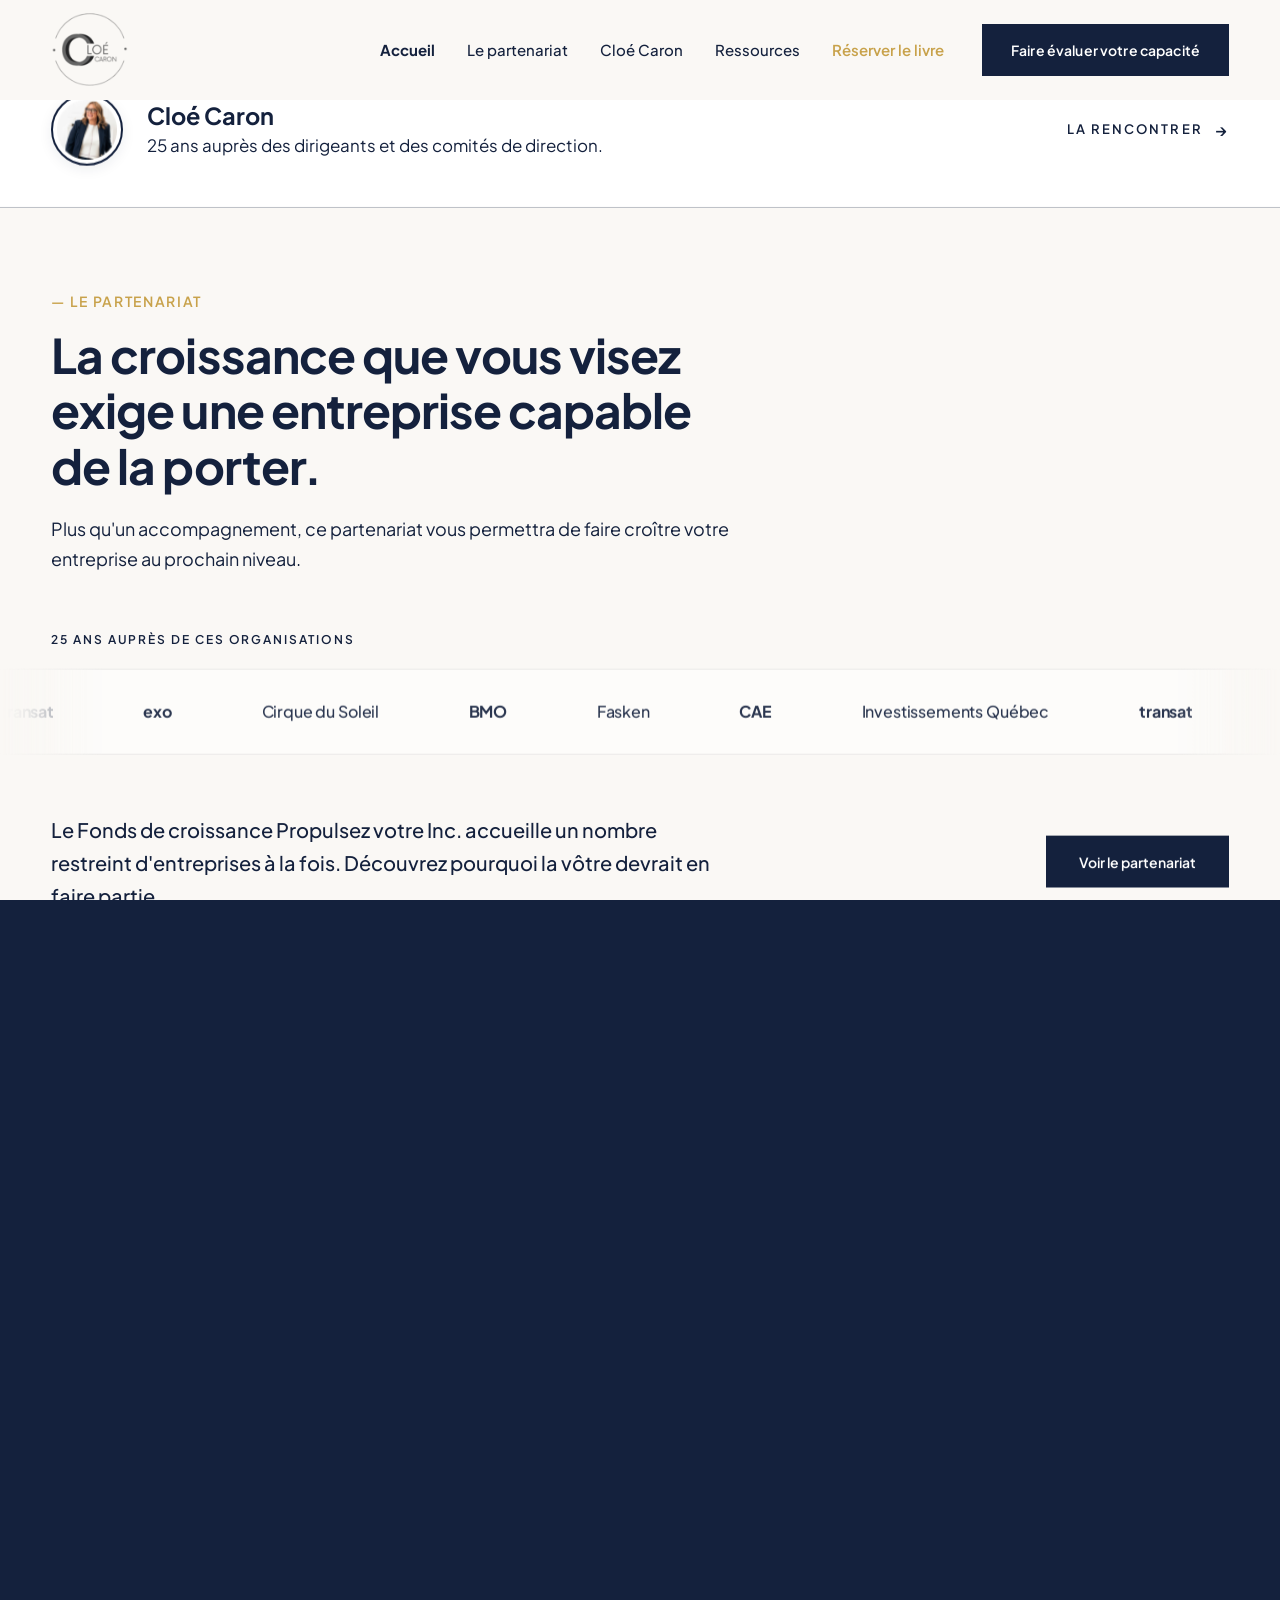
==== index.html @ 25a75f42 "feat: complete Cloe Caron homepage with responsive layout, custom theme, and GSAP 3 animations" ====
<!DOCTYPE html>
<html lang="fr">
<head>
  <meta charset="UTF-8">
  <meta name="viewport" content="width=device-width, initial-scale=1.0">
  <meta name="description" content="Cloé Caron — 25 ans auprès de CEO/entrepreneurs et de comités de direction, à bâtir des entreprises capables de supporter leur propre croissance.">
  <title>Cloé Caron — Propulsez votre Inc.</title>

  <!-- Google Fonts Preconnect & Plus Jakarta Sans -->
  <link rel="preconnect" href="https://fonts.googleapis.com">
  <link rel="preconnect" href="https://fonts.gstatic.com" crossorigin>
  <link href="https://fonts.googleapis.com/css2?family=Plus+Jakarta+Sans:wght@400;500;600;700;800&display=swap" rel="stylesheet">

  <!-- Core Theme Stylesheets -->
  <link rel="stylesheet" href="assets/css/variables.css">
  <link rel="stylesheet" href="assets/css/global.css">
  <link rel="stylesheet" href="assets/css/header.css">
  <link rel="stylesheet" href="assets/css/hero.css">
  <link rel="stylesheet" href="assets/css/founder-strip.css">
  <link rel="stylesheet" href="assets/css/partnership.css">
  <link rel="stylesheet" href="assets/css/problem.css">
  <link rel="stylesheet" href="assets/css/model-5p.css">
  <link rel="stylesheet" href="assets/css/founder-section.css">
  <link rel="stylesheet" href="assets/css/team-testimonials.css">
  <link rel="stylesheet" href="assets/css/difference.css">
  <link rel="stylesheet" href="assets/css/cta-section.css">
  <link rel="stylesheet" href="assets/css/footer.css">
</head>
<body>

  <!-- =========================================================================
       SITE HEADER NAVIGATION
       ========================================================================= -->
  <header class="site-header" id="site-header">
    <div class="container">
      <a href="index.html" class="site-logo" aria-label="Cloé Caron Accueil">
        <img src="assets/images/logo/Cloe-logo.svg" alt="Cloé Caron Logo" class="site-logo-img" width="78" height="78">
      </a>

      <!-- Mobile Hamburger Button -->
      <button class="menu-toggle" id="menu-toggle" aria-label="Toggle navigation menu" aria-expanded="false">
        <span></span>
        <span></span>
        <span></span>
      </button>

      <!-- Main Navigation -->
      <nav class="site-nav" id="site-nav" aria-label="Navigation principale">
        <ul class="site-nav-list">
          <li><a href="index.html" class="nav-link active">Accueil</a></li>
          <li><a href="#partenariat" class="nav-link">Le partenariat</a></li>
          <li><a href="#cloe-caron" class="nav-link">Cloé Caron</a></li>
          <li><a href="#ressources" class="nav-link">Ressources</a></li>
          <li><a href="#livre" class="nav-link nav-link-accent">Réserver le livre</a></li>
        </ul>

        <div class="header-action">
          <a href="#evaluer" class="btn btn-dark" id="header-cta-btn">Faire évaluer votre capacité</a>
        </div>
      </nav>
    </div>
  </header>
  <div class="site-nav-backdrop" id="site-nav-backdrop" aria-hidden="true"></div>

  <!-- =========================================================================
       GSAP SCROLLSMOOTHER WRAPPER
       ========================================================================= -->
  <div id="smooth-wrapper">
    <div id="smooth-content">
      <main id="main-content">
    
    <!-- =======================================================================
         HERO BANNER SECTION
         ======================================================================= -->
    <section class="hero-banner" id="hero" aria-label="Bannière principale">
      <!-- Background Media Layer (Cloé Caron Photo) -->
      <div class="hero-bg-media" aria-hidden="true"></div>

      <!-- Figma Exported Gradient Overlay (gradient-bg-support.png) -->
      <div class="hero-gradient-overlay" aria-hidden="true"></div>

      <!-- Content Grid Container -->
      <div class="container">
        <div class="hero-content-wrapper">
          <!-- Eyebrow Subtitle -->
          <div class="hero-eyebrow eyebrow text-gold mb-3">
            — DE CLOÉ CARON
          </div>

          <!-- Main Hero Title -->
          <h1 class="hero-title h1 text-white mb-4">
            Propulsez votre Inc.
          </h1>

          <!-- Lead Description -->
          <p class="hero-lead text-lead text-muted mb-6">
            25 ans auprès de CEO/entrepreneurs et de comités de direction, à bâtir des entreprises capables de supporter leur propre croissance.
          </p>

          <!-- Action Button Group -->
          <div class="hero-cta-group btn-group mb-8">
            <a href="#evaluer" class="btn btn-primary" id="btn-hero-primary">
              Faire évaluer votre capacité de croissance
            </a>
            <a href="#livre" class="btn btn-outline" id="btn-hero-secondary">
              Réserver Propulsez votre Inc. — Le livre
            </a>
          </div>

          <!-- Social Proof / Trust Bar -->
          <div class="hero-trust mb-6">
            <span class="hero-trust-label">ILS NOUS FONT CONFIANCE</span>
            <span class="hero-trust-divider">|</span>
            <span class="hero-trust-clients">STM · CGI · RBC · Cirque du Soleil · CAE</span>
          </div>

          <!-- Target Audience Callout Card -->
          <aside class="hero-callout callout-card" aria-label="Pour qui est-ce">
            <h2 class="hero-callout-title eyebrow text-white">
              POUR QUI EST-CE ?
            </h2>
            <p class="hero-callout-text text-body text-muted">
              Votre entreprise vit une transformation importante : une croissance rapide, un changement de direction, un transfert. Faites évaluer votre capacité à la traverser.
            </p>
          </aside>
        </div>
      </div>

      <!-- Bottom Edge Soft Transition -->
      <div class="hero-bottom-fade" aria-hidden="true"></div>
    </section>

    <!-- =======================================================================
         FOUNDER INTRO STRIP SECTION
         ======================================================================= -->
    <section class="founder-strip" id="founder-intro" aria-label="Présentation Cloé Caron">
      <div class="container">
        <!-- Profile (Avatar + Name + Tagline) -->
        <div class="founder-profile">
          <div class="founder-avatar-wrap">
            <img src="assets/images/home-assets/small-intro-img.png" alt="Cloé Caron" class="founder-avatar-img" width="72" height="72" loading="lazy">
          </div>
          <div class="founder-info">
            <h2 class="founder-name">Cloé Caron</h2>
            <p class="founder-tagline">25 ans auprès des dirigeants et des comités de direction.</p>
          </div>
        </div>

        <!-- Action Link (LA RENCONTRER ->) -->
        <a href="#rencontrer" class="founder-action-link" id="link-rencontrer" aria-label="Rencontrer Cloé Caron">
          <span>LA RENCONTRER</span>
          <span class="founder-action-arrow" aria-hidden="true">&rarr;</span>
        </a>
      </div>
    </section>

    <!-- =======================================================================
         PARTNERSHIP SECTION
         ======================================================================= -->
    <section class="partnership-section" id="partenariat" aria-label="Le partenariat">
      <div class="container">
        <!-- Section Header -->
        <header class="partnership-header">
          <div class="partnership-eyebrow eyebrow text-gold">
            — LE PARTENARIAT
          </div>
          <h2 class="partnership-title h2 text-dark">
            La croissance que vous visez<br>
            exige une entreprise capable<br>
            de la porter.
          </h2>
          <p class="partnership-lead text-lead">
            Plus qu'un accompagnement, ce partenariat vous permettra de faire croître votre entreprise au prochain niveau.
          </p>
        </header>

        <!-- Organizations Ticker Header -->
        <div class="partnership-ticker-label eyebrow">
          25 ANS AUPRÈS DE CES ORGANISATIONS
        </div>
      </div>

      <!-- Full-Width Marquee Ticker with Left & Right Gradient Fade Masks -->
      <div class="partnership-marquee-wrap" aria-label="Organisations partenaires">
        <div class="marquee-inner">
          <!-- Primary Track -->
          <div class="marquee-track">
            <span class="marquee-item brand-bold">transat</span>
            <span class="marquee-item brand-bold">exo</span>
            <span class="marquee-item brand-medium">Cirque du Soleil</span>
            <span class="marquee-item brand-bold">BMO</span>
            <span class="marquee-item brand-medium">Fasken</span>
            <span class="marquee-item brand-bold">CAE</span>
            <span class="marquee-item brand-medium">Investissements Québec</span>
          </div>

          <!-- Infinite Duplicated Track for Seamless 60fps Loop -->
          <div class="marquee-track" aria-hidden="true">
            <span class="marquee-item brand-bold">transat</span>
            <span class="marquee-item brand-bold">exo</span>
            <span class="marquee-item brand-medium">Cirque du Soleil</span>
            <span class="marquee-item brand-bold">BMO</span>
            <span class="marquee-item brand-medium">Fasken</span>
            <span class="marquee-item brand-bold">CAE</span>
            <span class="marquee-item brand-medium">Investissements Québec</span>
          </div>
        </div>
      </div>

      <!-- Bottom Content & Action CTA -->
      <div class="container">
        <div class="partnership-bottom">
          <p class="partnership-bottom-text text-body">
            Le Fonds de croissance Propulsez votre Inc. accueille un nombre restreint d'entreprises à la fois. Découvrez pourquoi la vôtre devrait en faire partie.
          </p>
          <div class="partnership-bottom-cta">
            <a href="#partenariat" class="btn btn-dark" id="btn-voir-partenariat">
              Voir le partenariat
            </a>
          </div>
        </div>
      </div>
    </section>

    <!-- =======================================================================
         THE PROBLEM SECTION
         ======================================================================= -->
    <section class="problem-section" id="probleme" aria-label="Le problème">
      <div class="container">
        <!-- Section Header (Centered) -->
        <header class="problem-header">
          <div class="problem-eyebrow eyebrow text-gold">
            — LE PROBLÈME
          </div>
          <h2 class="problem-title h2 text-dark">
            Le problème est rarement un enjeu de stratégie, c'est la capacité à l’exécuter. Voilà ce qui fera la différence pour votre prochaine phase de croissance.
          </h2>
        </header>

        <!-- 3-Column Problem Cards Grid -->
        <div class="problem-grid">
          <!-- Card 01 -->
          <article class="problem-card">
            <div class="problem-card-icon-wrap">
              <img src="assets/images/home-assets/problem-icon-1.png" alt="Le dirigeant devient le goulot" class="problem-card-icon" width="56" height="56" loading="lazy">
            </div>
            <div class="problem-card-number">0 1</div>
            <h3 class="problem-card-title">Le dirigeant devient le goulot</h3>
            <p class="problem-card-desc">L’organisation fonctionne parce que vous êtes là — pas parce qu’elle est bâtie pour.</p>
          </article>

          <!-- Card 02 -->
          <article class="problem-card">
            <div class="problem-card-icon-wrap">
              <img src="assets/images/home-assets/problem-icon-2.png" alt="Le comité coordonne au lieu de diriger" class="problem-card-icon" width="56" height="56" loading="lazy">
            </div>
            <div class="problem-card-number">0 2</div>
            <h3 class="problem-card-title">Le comité coordonne au lieu de diriger</h3>
            <p class="problem-card-desc">Les réunions se multiplient, les décisions attendent une approbation. L’équipe de direction gère le présent pendant que l’avenir attend.</p>
          </article>

          <!-- Card 03 -->
          <article class="problem-card">
            <div class="problem-card-icon-wrap">
              <img src="assets/images/home-assets/problem-icon-3.png" alt="La complexité a dépassé la capacité" class="problem-card-icon" width="56" height="56" loading="lazy">
            </div>
            <div class="problem-card-number">0 3</div>
            <h3 class="problem-card-title">La complexité a dépassé la capacité</h3>
            <p class="problem-card-desc">L’organisation s’active sans aller plus vite. On ajoute des gens ; la vitesse, elle, se construit.</p>
          </article>
        </div>
      </div>
    </section>

    <!-- =======================================================================
         LE MODÈLE 5P & LES DEUX AUTRES MÉTHODES
         Interactive ScrollTrigger-Pinned Process & Method Cards
         ======================================================================= -->
    <section class="model-5p-section" id="modele-5p" aria-label="Le modèle 5P">
      <div class="container">
        <!-- Section Header (Title & Detail Action CTA) -->
        <header class="model-5p-header">
          <div class="model-5p-header-left">
            <div class="model-5p-eyebrow eyebrow text-gold">
              <span class="eyebrow-dash">—</span> LE MODÈLE 5P
            </div>
            <h2 class="model-5p-title h2 text-white">
              Les 5 P. Une seule question à la fois.
            </h2>
          </div>
          <div class="model-5p-header-action">
            <a href="#modele-detail" class="btn btn-white" id="btn-modele-detail">
              Voir le modèle en détail
            </a>
          </div>
        </header>

        <!-- 5P Process Timeline Track -->
        <div class="process-timeline-container" id="process-timeline-track">
          <!-- Dynamic Track Line connecting Dot 1 to Dot 5 -->
          <div class="process-line-track">
            <div class="process-line-dashed" aria-hidden="true"></div>
            <div class="process-line-progress" id="process-progress-bar" aria-hidden="true"></div>
          </div>

          <!-- 5 Process Steps Grid -->
          <div class="process-steps-grid">
            <!-- Step 1 -->
            <div class="process-step is-active" data-step="1">
              <div class="process-step-dot" aria-hidden="true"></div>
              <div class="process-step-num">1</div>
              <h3 class="process-step-title">Pourquoi</h3>
              <p class="process-step-desc">Votre vision aligne-t-elle les décisions sans vous ?</p>
            </div>

            <!-- Step 2 -->
            <div class="process-step" data-step="2">
              <div class="process-step-dot" aria-hidden="true"></div>
              <div class="process-step-num">2</div>
              <h3 class="process-step-title">Personnes</h3>
              <p class="process-step-desc">Vos décisions ralentissent-elles en grandissant ?</p>
            </div>

            <!-- Step 3 -->
            <div class="process-step" data-step="3">
              <div class="process-step-dot" aria-hidden="true"></div>
              <div class="process-step-num">3</div>
              <h3 class="process-step-title">Processus</h3>
              <p class="process-step-desc">Votre organisation exécute ou coordonne ?</p>
            </div>

            <!-- Step 4 -->
            <div class="process-step" data-step="4">
              <div class="process-step-dot" aria-hidden="true"></div>
              <div class="process-step-num">4</div>
              <h3 class="process-step-title">Profitabilité</h3>
              <p class="process-step-desc">La marge monte-t-elle pendant que la capacité baisse ?</p>
            </div>

            <!-- Step 5 -->
            <div class="process-step" data-step="5">
              <div class="process-step-dot" aria-hidden="true"></div>
              <div class="process-step-num">5</div>
              <h3 class="process-step-title">Propulsion</h3>
              <p class="process-step-desc">Votre valeur continue-t-elle de croître sans vous ?</p>
            </div>
          </div>
        </div>

        <!-- LES DEUX AUTRES MÉTHODES (Continuous seamless layout without border) -->
        <div class="other-methods-wrap" id="autres-methodes">
          <div class="other-methods-eyebrow eyebrow">
            LES DEUX AUTRES MÉTHODES
          </div>

          <!-- 2 Method Cards Grid -->
          <div class="methods-grid">
            <!-- Method Card 1: 5C (L'équipe) -->
            <article class="method-card">
              <div class="method-book-wrap">
                <img src="assets/images/home-assets/book-1.png" alt="Livre Propulsez votre équipe — Cloé Caron" class="method-book-img" width="186" height="170" loading="lazy">
              </div>
              <div class="method-content">
                <h3 class="method-card-title">Le modèle 5C™ <span class="text-ice">— l’équipe</span></h3>
                <p class="method-card-sub">Faire du comité de direction une équipe inévitable.</p>
                <div class="method-book-ref">Le livre : Propulsez votre équipe</div>
                <div class="method-tags-list">
                  <span class="method-tag-pill">Conscience de soi</span>
                  <span class="method-tag-pill">Conditions gagnantes</span>
                  <span class="method-tag-pill">Coaching</span>
                  <span class="method-tag-pill">Contrat d’équipe</span>
                  <span class="method-tag-pill">Culture</span>
                </div>
              </div>
            </article>

            <!-- Method Card 2: 5 Clés (La personne) -->
            <article class="method-card">
              <div class="method-book-wrap">
                <img src="assets/images/home-assets/book-2.png" alt="Livre Osez vous propulser — Cloé Caron" class="method-book-img" width="186" height="170" loading="lazy">
              </div>
              <div class="method-content">
                <h3 class="method-card-title">Les 5 Clés <span class="text-ice">— la personne</span></h3>
                <p class="method-card-sub">Lever ses propres freins avant ceux de l’organisation.</p>
                <div class="method-book-ref">Le livre : Osez vous propulser</div>
                <div class="method-tags-list">
                  <span class="method-tag-pill">Transcender votre syndrome de l’imposteur</span>
                  <span class="method-tag-pill">Dépasser le mythe de la perfection</span>
                  <span class="method-tag-pill">Faire entendre votre voix</span>
                  <span class="method-tag-pill">Bâtir votre village</span>
                  <span class="method-tag-pill">Réaliser l’importance d’investir en vous</span>
                </div>
              </div>
            </article>
          </div>

          <!-- Bottom Centered Action CTA -->
          <div class="methods-bottom-action">
            <a href="#trois-modeles" class="btn btn-primary" id="btn-trois-modeles">
              Voir les trois modèles
            </a>
          </div>
        </div>
      </div>
    </section>

    <!-- =======================================================================
         FOUNDER SECTION (ABOUT CLOÉ CARON)
         ======================================================================= -->
    <section class="founder-section" id="cloe-caron" aria-label="À propos de Cloé Caron">
      <div class="container">
        <div class="founder-grid">
          <!-- Left Column: Content, Quote, Bio & Credentials -->
          <div class="founder-content-col">
            <!-- Eyebrow -->
            <div class="founder-section-eyebrow eyebrow text-gold">
              <span class="eyebrow-dash">—</span> FONDATRICE <span class="eyebrow-sep">—</span> O2COACHING
            </div>

            <!-- Founder Name -->
            <h2 class="founder-section-name">Cloé Caron</h2>

            <!-- Quote Block -->
            <blockquote class="founder-quote">
              <p class="founder-quote-text">
                « Cloé ne laisse personne indifférent.<br>
                Je peux attester de la puissance de sa méthode. »
              </p>
              <cite class="founder-quote-author">
                PAUL LIRETTE — PRÉSIDENT, GSK JAPON
              </cite>
            </blockquote>

            <!-- Bio Description Paragraph -->
            <p class="founder-bio-text">
              Depuis 25 ans, des dirigeants, des visionnaires, des CEO/entrepreneurs comme Paul appellent Cloé pour amener leur entreprise au prochain niveau. Sa méthodologie et son approche vous permettront de traverser les étapes les plus transformatrices, de devenir de vrais leaders de l’économie du Québec.
            </p>

            <!-- Credentials & Facts Table -->
            <div class="founder-credentials-table">
              <div class="credential-row">
                <span class="credential-label">CERTIFICATION</span>
                <span class="credential-value">PCC — ICF</span>
              </div>
              <div class="credential-row">
                <span class="credential-label">FORMATION</span>
                <span class="credential-value">LL.B.</span>
              </div>
              <div class="credential-row">
                <span class="credential-label">EXPÉRIENCE</span>
                <span class="credential-value">25 ans de gestion</span>
              </div>
              <div class="credential-row">
                <span class="credential-label">ENTREPRISES ACCOMPAGNÉES</span>
                <span class="credential-value">—</span>
              </div>
              <div class="credential-row">
                <span class="credential-label">MÉTHODES DÉVELOPPÉES</span>
                <span class="credential-value">3, en français et en anglais</span>
              </div>
              <div class="credential-row">
                <span class="credential-label">PUBLICATIONS</span>
                <span class="credential-value">Trois livres, dont le troisième sortira sous peu</span>
              </div>
            </div>
          </div>

          <!-- Right Column: Portrait Photo -->
          <div class="founder-photo-col">
            <div class="founder-photo-wrap" data-speed="1.03">
              <img src="assets/images/home-assets/founder-img.png" alt="Cloé Caron — Fondatrice O2Coaching" class="founder-photo-img" width="659" height="885" loading="lazy">
            </div>
          </div>
        </div>
      </div>
    </section>

    <!-- =======================================================================
         TEAM TESTIMONIALS SECTION (COMITÉ DE DIRECTION — ONE TEAM)
         ======================================================================= -->
    <section class="team-testimonials-section" id="temoignages" aria-label="Comité de direction — One Team">
      <div class="container">
        <!-- Section Header (Centered) -->
        <header class="team-testimonials-header">
          <div class="team-testimonials-eyebrow eyebrow">
            <span class="eyebrow-dash">—</span> CE QU’ILS EN DISENT
          </div>
          <h2 class="team-testimonials-title">
            Comité de direction — One Team
          </h2>
        </header>

        <!-- 2-Column Testimonials Grid -->
        <div class="testimonials-grid">
          <!-- Testimonial 01: Patricia Gauthier -->
          <article class="testimonial-item">
            <div class="testimonial-item-eyebrow">
              COMITÉ DE DIRECTION — ONE TEAM
            </div>
            <p class="testimonial-quote-text">
              « Grâce à la démarche One Team réalisée avec Cloé, nous avons pris conscience que nous, les team leaders, formions une équipe à part entière, en développant une vision et des buts communs. Nous sommes agréablement surpris de la solidarité et de la cohésion qui se sont créées. »
            </p>
            <div class="testimonial-author-wrap">
              <div class="testimonial-avatar-wrap">
                <img src="assets/images/home-assets/Patricia-Gauthier.png" alt="Patricia Gauthier — PDG, Moderna" class="testimonial-avatar-img" width="57" height="57" loading="lazy">
              </div>
              <div class="testimonial-author-info">
                <h3 class="testimonial-author-name">PATRICIA GAUTHIER</h3>
                <span class="testimonial-author-role">PDG, Moderna</span>
              </div>
            </div>
          </article>

          <!-- Testimonial 02: Sylvain Corbeil -->
          <article class="testimonial-item">
            <div class="testimonial-item-eyebrow">
              COMITÉ DE DIRECTION — ONE TEAM
            </div>
            <p class="testimonial-quote-text">
              « Cloé a une approche très structurée mais également très flexible ; cette structure nous a permis d’avoir des dialogues vraiment pertinents et percutants. Cela nous a permis de progresser en tant qu’équipe, de nous mettre au défi, et de faire front commun en gérant l’organisation. »
            </p>
            <div class="testimonial-author-wrap">
              <div class="testimonial-avatar-wrap">
                <img src="assets/images/home-assets/Sylvain-Corbeil.png" alt="Sylvain Corbeil — Premier vice-président, TD" class="testimonial-avatar-img" width="57" height="57" loading="lazy">
              </div>
              <div class="testimonial-author-info">
                <h3 class="testimonial-author-name">Sylvain Corbeil</h3>
                <span class="testimonial-author-role">Premier vice-président, services aux entreprises — Québec et Atlantique, TD</span>
              </div>
            </div>
          </article>

          <!-- Testimonial 03: Samba Sow -->
          <article class="testimonial-item">
            <div class="testimonial-item-eyebrow">
              COMITÉ DE DIRECTION
            </div>
            <p class="testimonial-quote-text">
              « J’occupe des postes de direction depuis plus de vingt ans. Ce que Cloé Caron et son équipe ont accompli est remarquable. Mon équipe est beaucoup plus efficace pour avoir de vraies conversations, se donner du feedback, s’exprimer, être en désaccord pour mieux s’aligner. »
            </p>
            <div class="testimonial-author-wrap">
              <div class="testimonial-avatar-wrap">
                <img src="assets/images/home-assets/Samba-Sow.png" alt="Samba Sow — Vice-président, Pharmascience" class="testimonial-avatar-img" width="57" height="57" loading="lazy">
              </div>
              <div class="testimonial-author-info">
                <h3 class="testimonial-author-name">Samba Sow</h3>
                <span class="testimonial-author-role">Vice-président, Pharmascience</span>
              </div>
            </div>
          </article>
        </div>

        <!-- Bottom Centered Action Button -->
        <div class="testimonials-bottom-action">
          <a href="#temoignages" class="btn btn-dark" id="btn-trois-parmi-dautres">
            Trois parmi d’autres
          </a>
        </div>
      </div>
    </section>

    <!-- =======================================================================
         LA DIFFÉRENCE SECTION
         ======================================================================= -->
    <section class="difference-section" id="difference" aria-label="La différence">
      <div class="container">
        <div class="difference-content">
          <!-- Eyebrow -->
          <div class="difference-eyebrow eyebrow">
            <span class="eyebrow-dash">—</span> LA DIFFÉRENCE
          </div>

          <!-- Dual-Tone Impact Title -->
          <h2 class="difference-title">
            <span class="title-accent">Nous ne développons pas seulement des dirigeants.</span>
            <span class="title-main">Nous développons la capacité d’une entreprise à continuer de croître sans dépendre de son dirigeant.</span>
          </h2>

          <!-- Action CTA -->
          <div class="difference-action">
            <a href="#comparer" class="btn btn-dark" id="btn-comparer-approches">
              Nous comparer aux autres approches
            </a>
          </div>
        </div>
      </div>
    </section>

    <!-- =======================================================================
         FINAL HOME CTA BANNER SECTION (COMMENCER)
         ======================================================================= -->
    <section class="home-cta-section" id="commencer" aria-label="Commencer — Évaluation de votre capacité de croissance">
      <div class="container">
        <div class="home-cta-inner">
          <!-- Centered Eyebrow -->
          <div class="home-cta-eyebrow eyebrow">
            <span class="eyebrow-dash">—</span> COMMENCER
          </div>

          <!-- Impact Headline -->
          <h2 class="home-cta-title">
            Repartez avec l’évaluation de votre<br>
            capacité de croissance.
          </h2>

          <!-- Descriptive Subtitle -->
          <p class="home-cta-lead">
            Nous accompagnons un nombre restreint d’entreprises à la fois — l’évaluation, elle,<br>
            vous reste.
          </p>

          <!-- Dual Action CTAs -->
          <div class="home-cta-actions">
            <a href="#evaluer" class="btn btn-primary" id="btn-evaluer-croissance">
              Faire évaluer votre capacité de croissance
            </a>
            <a href="#prevente-livre" class="btn btn-outline" id="btn-prevente-livre">
              Rejoindre le cercle de prévente du livre
            </a>
          </div>
        </div>
      </div>
    </section>

      </main>

      <!-- =======================================================================
           SITE FOOTER
           ======================================================================= -->
      <footer class="site-footer" id="site-footer" aria-label="Pied de page">
        <div class="container">
          <!-- 3-Column Content Grid -->
          <div class="footer-main-grid">
            <!-- Column 1: Brand & Bio -->
            <div class="footer-brand-col">
              <a href="index.html" class="footer-logo" aria-label="Cloé Caron Accueil">
                <img src="assets/images/logo/Cloe-logo.svg" alt="Cloé Caron" width="72" height="72" class="footer-logo-img">
              </a>
              <p class="footer-brand-desc">
                Cloé Caron accompagne les<br>
                dirigeants à bâtir une entreprise qui<br>
                grandit sans eux.
              </p>
            </div>

            <!-- Column 2: Navigation -->
            <div class="footer-nav-col">
              <h3 class="footer-col-title">NAVIGATION</h3>
              <ul class="footer-links-list">
                <li>
                  <a href="#hero" class="footer-link">
                    <span class="footer-bullet">•</span> Accueil
                  </a>
                </li>
                <li>
                  <a href="#partenariat" class="footer-link">
                    <span class="footer-bullet">•</span> Le partenariat
                  </a>
                </li>
                <li>
                  <a href="#cloe-caron" class="footer-link">
                    <span class="footer-bullet">•</span> Cloé Caron
                  </a>
                </li>
              </ul>
            </div>

            <!-- Column 3: Contenu -->
            <div class="footer-content-col">
              <h3 class="footer-col-title">CONTENU</h3>
              <ul class="footer-links-list">
                <li>
                  <a href="#podcast" class="footer-link">
                    <span class="footer-bullet">•</span> Podcast — Confessions de Leaders
                  </a>
                </li>
                <li>
                  <a href="#youtube" class="footer-link">
                    <span class="footer-bullet">•</span> Chaîne YouTube
                  </a>
                </li>
                <li>
                  <a href="#prevente-livre" class="footer-link">
                    <span class="footer-bullet">•</span> Lancement du prochain livre
                  </a>
                </li>
              </ul>
            </div>
          </div>

          <!-- Sub-Footer Bottom Bar -->
          <div class="footer-bottom-row">
            <p class="footer-copyright">
              © 2026 O2 Coaching — Cloé Caron
            </p>
            <span class="footer-direction">
              Maquette — direction 2a
            </span>
          </div>
        </div>
      </footer>
    </div>
  </div>

  <!-- =========================================================================
       SCRIPTS (GSAP Local Suite: Core + ScrollTrigger + ScrollSmoother + ScrollToPlugin)
       ========================================================================= -->
  <script src="assets/gsap-public/minified/gsap.min.js"></script>
  <script src="assets/gsap-public/minified/ScrollTrigger.min.js"></script>
  <script src="assets/gsap-public/minified/ScrollSmoother.min.js"></script>
  <script src="assets/gsap-public/minified/ScrollToPlugin.min.js"></script>
  <script src="assets/js/main.js" defer></script>
</body>
</html>
---- assets/css/variables.css ----
/**
 * ==============================================================================
 * CLOÉ CARON - DESIGN TOKENS & SYSTEM VARIABLES
 * STRICT FIGMA COLOR PALETTE:
 * 1. #14213D - Primary Dark Navy
 * 2. #C8A24B - Brand Gold Accent
 * 3. #FFFFFF - Pure White
 * 4. #FAF8F5 - Warm Off-White (Section / Header Background)
 * 5. #7C879C - Slate Gray (Muted / Body Text)
 * 6. #CFDAF1 - Ice Blue (Hero Lead / Subtext)
 * ==============================================================================
 */

:root {
  /* --- Strict 6-Color Figma Palette Tokens --- */
  --color-primary-navy: #14213D;
  --color-accent-gold: #C8A24B;
  --color-accent-gold-hover: #D4B15C;
  --color-accent-gold-active: #B6913D;
  --color-white: #FFFFFF;
  --color-bg-offwhite: #FAF8F5;
  --color-slate-gray: #7C879C;
  --color-ice-blue: #CFDAF1;

  /* Semantic Color Aliases */
  --color-bg-dark: var(--color-primary-navy);
  --color-header-bg: var(--color-bg-offwhite);
  --color-header-nav: var(--color-primary-navy);
  --color-header-btn-bg: var(--color-primary-navy);
  --color-header-btn-hover: #1b2c52;

  --color-text-white: var(--color-white);
  --color-text-dark: var(--color-primary-navy);
  --color-text-lead: var(--color-ice-blue);
  --color-text-muted: var(--color-slate-gray);
  --color-text-dim: var(--color-slate-gray);
  --color-text-body-dark: var(--color-slate-gray);

  /* --- Typography Tokens --- */
  --font-primary: 'Plus Jakarta Sans', -apple-system, BlinkMacSystemFont, 'Segoe UI', Roboto, Helvetica, Arial, sans-serif;

  /* Fluid Typography Clamps */
  --text-xs: clamp(0.6875rem, 0.65rem + 0.2vw, 0.75rem);       /* 11px - 12px */
  --text-sm: clamp(0.8125rem, 0.78rem + 0.18vw, 0.875rem);     /* 13px - 14px */
  --text-base: clamp(0.9375rem, 0.9rem + 0.2vw, 1rem);         /* 15px - 16px */
  --text-md: clamp(1rem, 0.95rem + 0.3vw, 1.125rem);           /* 16px - 18px */
  --text-lead: clamp(1.0625rem, 1rem + 0.35vw, 1.25rem);       /* 17px - 20px */
  --text-xl: clamp(1.25rem, 1.15rem + 0.5vw, 1.5rem);          /* 20px - 24px */
  --text-2xl: clamp(1.5rem, 1.35rem + 0.8vw, 2rem);           /* 24px - 32px */
  --text-3xl: clamp(2rem, 1.7rem + 1.5vw, 2.75rem);            /* 32px - 44px */
  --text-hero: clamp(2.5rem, 2rem + 2.8vw, 3.875rem);          /* 40px - 62px Hero Title */

  /* Font Weights */
  --fw-regular: 400;
  --fw-medium: 500;
  --fw-semibold: 600;
  --fw-bold: 700;

  /* Line Heights */
  --lh-tight: 1.12;
  --lh-snug: 1.28;
  --lh-normal: 1.5;
  --lh-relaxed: 1.65;

  /* Letter Spacings */
  --ls-tight: -0.02em;
  --ls-normal: 0em;
  --ls-wide: 0.04em;
  --ls-eyebrow: 0.12em;

  /* --- Spacing & Sizing Tokens --- */
  --space-1: 4px;
  --space-2: 8px;
  --space-3: 12px;
  --space-4: 16px;
  --space-5: 20px;
  --space-6: 24px;
  --space-7: 28px;
  --space-8: 32px;
  --space-10: 40px;
  --space-12: 48px;
  --space-16: 64px;
  --space-20: 80px;

  /* --- Container & Layout --- */
  --container-max-width: 1440px;
  --container-padding: clamp(1.25rem, 4vw, 3.75rem);
  --header-height: 100px;
  --hero-min-height: 780px;

  /* --- UI Details --- */
  --radius-sm: 4px;
  --radius-md: 6px;
  --radius-lg: 12px;
  --radius-full: 9999px;

  --border-gold-accent: 3px solid var(--color-accent-gold);

  /* --- Transitions & Shadows --- */
  --transition-fast: 0.18s ease;
  --transition-smooth: 0.3s cubic-bezier(0.16, 1, 0.3, 1);
  --shadow-btn: 0 4px 14px rgba(200, 162, 75, 0.28);
  --shadow-dark: 0 10px 30px rgba(20, 33, 61, 0.25);
}
---- assets/css/global.css ----
/**
 * ==============================================================================
 * CLOÉ CARON - GLOBAL REUSABLE SYSTEM & UTILITY CLASSES
 * Zero-redundancy architecture for headings, typography, buttons & spacing
 * ==============================================================================
 */

/* --------------------------------------------------------------------------
   1. Modern CSS Reset & Base Defaults
   -------------------------------------------------------------------------- */
*,
*::before,
*::after {
  box-sizing: border-box;
  margin: 0;
  padding: 0;
}

html {
  font-size: 16px;
  -webkit-font-smoothing: antialiased;
  -moz-osx-font-smoothing: grayscale;
  text-rendering: optimizeLegibility;
}

body {
  font-family: var(--font-primary);
  font-size: var(--text-base);
  font-weight: var(--fw-regular);
  line-height: var(--lh-normal);
  color: var(--color-text-white);
  background-color: var(--color-bg-dark);
  overflow-x: hidden;
}

/* --------------------------------------------------------------------------
   GSAP ScrollSmoother Structure
   -------------------------------------------------------------------------- */
#smooth-wrapper {
  position: fixed;
  top: 0;
  left: 0;
  width: 100%;
  height: 100%;
  overflow: hidden;
  z-index: 1;
}

#smooth-content {
  width: 100%;
  overflow: visible;
  position: relative;
}

img,
picture,
svg {
  display: block;
  max-width: 100%;
  height: auto;
}

a {
  color: inherit;
  text-decoration: none;
  transition: color var(--transition-fast);
}

button {
  font-family: inherit;
  border: none;
  background: none;
  cursor: pointer;
}

/* --------------------------------------------------------------------------
   2. Layout & Container Utilities
   -------------------------------------------------------------------------- */
.container {
  width: 100%;
  max-width: var(--container-max-width);
  margin-left: auto;
  margin-right: auto;
  padding-left: var(--container-padding);
  padding-right: var(--container-padding);
}

.container-fluid {
  width: 100%;
  padding-left: var(--container-padding);
  padding-right: var(--container-padding);
}

.flex {
  display: flex;
}

.flex-col {
  display: flex;
  flex-direction: column;
}

.items-center {
  align-items: center;
}

.items-start {
  align-items: flex-start;
}

.justify-between {
  justify-content: space-between;
}

.justify-center {
  justify-content: center;
}

.justify-start {
  justify-content: flex-start;
}

.gap-1 {
  gap: var(--space-1);
}

.gap-2 {
  gap: var(--space-2);
}

.gap-3 {
  gap: var(--space-3);
}

.gap-4 {
  gap: var(--space-4);
}

.gap-6 {
  gap: var(--space-6);
}

.gap-8 {
  gap: var(--space-8);
}

/* --------------------------------------------------------------------------
   3. Global Typography Classes
   -------------------------------------------------------------------------- */
.h1,
.heading-hero {
  font-size: var(--text-hero);
  font-weight: var(--fw-bold);
  line-height: var(--lh-tight);
  letter-spacing: var(--ls-tight);
  color: var(--color-text-white);
}

.h2,
.heading-section {
  font-size: var(--text-3xl);
  font-weight: var(--fw-bold);
  line-height: var(--lh-snug);
  letter-spacing: var(--ls-tight);
  color: var(--color-text-white);
}

.h3,
.heading-card {
  font-size: var(--text-2xl);
  font-weight: var(--fw-semibold);
  line-height: var(--lh-snug);
}

.h4,
.heading-sub {
  font-size: var(--text-xl);
  font-weight: var(--fw-semibold);
  line-height: var(--lh-normal);
}

.eyebrow,
.text-eyebrow {
  font-size: var(--text-sm);
  font-weight: var(--fw-semibold);
  text-transform: uppercase;
  letter-spacing: var(--ls-eyebrow);
  line-height: var(--lh-normal);
}

.text-lead {
  font-size: var(--text-lead);
  font-weight: var(--fw-regular);
  line-height: var(--lh-relaxed);
}

.text-body {
  font-size: var(--text-base);
  font-weight: var(--fw-regular);
  line-height: var(--lh-relaxed);
}

.text-small {
  font-size: var(--text-sm);
  line-height: var(--lh-normal);
}

.text-xs {
  font-size: var(--text-xs);
  line-height: var(--lh-normal);
}

/* Color Modifiers */
.text-white {
  color: var(--color-text-white);
}

.text-gold {
  color: var(--color-accent-gold);
}

.text-dark {
  color: var(--color-text-dark);
}

.text-muted {
  color: var(--color-text-muted);
}

.text-dim {
  color: var(--color-text-dim);
}

/* --------------------------------------------------------------------------
   4. Global Button System (Strict 60fps Micro-interactions)
   -------------------------------------------------------------------------- */
.btn {
  display: inline-flex;
  align-items: center;
  justify-content: center;
  padding: 16px 28px;
  min-height: 52px;
  font-family: var(--font-primary);
  font-size: var(--text-sm);
  font-weight: var(--fw-semibold);
  line-height: 1;
  text-align: center;
  white-space: nowrap;
  cursor: pointer;
  text-decoration: none;
  border: 1px solid transparent;
  border-radius: 0;
  transition: transform var(--transition-fast),
    background-color var(--transition-fast),
    border-color var(--transition-fast),
    color var(--transition-fast),
    box-shadow var(--transition-fast);
  will-change: transform;
}

/* Primary Gold Button */
.btn-primary {
  background-color: var(--color-accent-gold);
  border-color: var(--color-accent-gold);
  color: var(--color-text-dark);
}

.btn-primary:hover {
  background-color: var(--color-accent-gold-hover);
  border-color: var(--color-accent-gold-hover);
  color: var(--color-text-dark);
  transform: translateY(-2px);
  box-shadow: var(--shadow-btn);
}

.btn-primary:active {
  background-color: var(--color-accent-gold-active);
  transform: translateY(0);
}

/* Outline Gold Button */
.btn-outline {
  background-color: transparent;
  border-color: var(--color-accent-gold);
  color: var(--color-accent-gold);
}

.btn-outline:hover {
  background-color: var(--color-accent-gold);
  color: var(--color-text-dark);
  transform: translateY(-2px);
  box-shadow: var(--shadow-btn);
}

.btn-outline:active {
  background-color: var(--color-accent-gold-active);
  transform: translateY(0);
}

/* Dark Navy Header/Accent Button */
.btn-dark {
  background-color: var(--color-header-btn-bg);
  border-color: var(--color-header-btn-bg);
  color: var(--color-text-white);
  padding: 14px 24px;
}

.btn-dark:hover {
  background-color: var(--color-header-btn-hover);
  border-color: var(--color-header-btn-hover);
  transform: translateY(-2px);
  box-shadow: 0 4px 12px rgba(10, 15, 28, 0.3);
}

.btn-dark:active {
  transform: translateY(0);
}

/* Button Group Container */
.btn-group {
  display: flex;
  flex-wrap: wrap;
  align-items: center;
  gap: var(--space-4);
}

/* --------------------------------------------------------------------------
   5. Global Callout Card Component
   -------------------------------------------------------------------------- */
.callout-card {
  position: relative;
  border-left: var(--border-gold-accent);
  padding-left: var(--space-4);
  background: transparent;
}

/* --------------------------------------------------------------------------
   6. Global Spacing Utilities
   -------------------------------------------------------------------------- */
.mb-1 {
  margin-bottom: var(--space-1);
}

.mb-2 {
  margin-bottom: var(--space-2);
}

.mb-3 {
  margin-bottom: var(--space-3);
}

.mb-4 {
  margin-bottom: var(--space-4);
}

.mb-5 {
  margin-bottom: var(--space-5);
}

.mb-6 {
  margin-bottom: var(--space-6);
}

.mb-8 {
  margin-bottom: var(--space-8);
}

.mb-10 {
  margin-bottom: var(--space-10);
}

.mt-1 {
  margin-top: var(--space-1);
}

.mt-2 {
  margin-top: var(--space-2);
}

.mt-3 {
  margin-top: var(--space-3);
}

.mt-4 {
  margin-top: var(--space-4);
}

.mt-6 {
  margin-top: var(--space-6);
}

.mt-8 {
  margin-top: var(--space-8);
}

.mt-10 {
  margin-top: var(--space-10);
}

/* --------------------------------------------------------------------------
   Mobile Lock & Touch Optimization
   -------------------------------------------------------------------------- */
body.nav-locked {
  overflow: hidden !important;
  touch-action: none;
}

@media (max-width: 768px) {
  :root {
    --header-height: 72px;
    --container-padding: 20px;
  }

  html, body {
    overflow-x: hidden;
  }
}
---- assets/css/header.css ----
/**
 * ==============================================================================
 * CLOÉ CARON - HEADER NAVIGATION COMPONENT
 * Clean, lightweight, 100% accessible navigation matching Figma specs
 * ==============================================================================
 */

.site-header {
  position: fixed;
  top: 0;
  left: 0;
  width: 100%;
  height: var(--header-height);
  background-color: var(--color-header-bg);
  z-index: 100;
  border-bottom: none;
  transition: transform var(--transition-smooth), background-color var(--transition-smooth);
}

.site-header .container {
  display: flex;
  align-items: center;
  justify-content: space-between;
  height: 100%;
  max-width: 1440px;
  padding-left: clamp(1.5rem, 4vw, 3.75rem);
  padding-right: clamp(1.5rem, 4vw, 3.75rem);
}

/* Brand Logo (Enlarged to match Figma) */
.site-logo {
  display: flex;
  align-items: center;
  text-decoration: none;
  flex-shrink: 0;
}

.site-logo-img {
  width: 78px;
  height: 78px;
  object-fit: contain;
}

/* Navigation Links */
.site-nav {
  display: flex;
  align-items: center;
  gap: clamp(1.5rem, 3vw, 3.25rem);
}

.site-nav-list {
  display: flex;
  align-items: center;
  list-style: none;
  gap: clamp(1.25rem, 2.5vw, 2.5rem);
}

.nav-link {
  font-size: 15px;
  font-weight: var(--fw-medium);
  color: var(--color-header-nav);
  position: relative;
  padding: 8px 0;
  transition: color var(--transition-fast);
  white-space: nowrap;
}

.nav-link:hover {
  color: var(--color-accent-gold);
}

.nav-link.active {
  font-weight: var(--fw-bold);
  color: var(--color-primary-navy);
}

/* Accent link in nav: Réserver le livre */
.nav-link-accent {
  color: var(--color-accent-gold) !important;
  font-weight: var(--fw-semibold);
}

.nav-link-accent:hover {
  color: var(--color-accent-gold-hover) !important;
}

/* Header Action Button */
.header-action {
  display: flex;
  align-items: center;
  flex-shrink: 0;
}

.header-action .btn {
  padding: 14px 28px;
  font-size: 14px;
  font-weight: var(--fw-semibold);
  letter-spacing: 0.01em;
  border-radius: 0;
  background-color: var(--color-primary-navy);
  color: var(--color-white);
}

.header-action .btn:hover {
  background-color: #1c2e54;
  transform: translateY(-1px);
}

/* Mobile Hamburger Toggle */
.menu-toggle {
  display: none;
  flex-direction: column;
  justify-content: space-between;
  width: 28px;
  height: 20px;
  background: transparent;
  border: none;
  cursor: pointer;
  z-index: 105;
}

.menu-toggle span {
  width: 100%;
  height: 2px;
  background-color: var(--color-header-nav);
  transition: var(--transition-fast);
}

/* Responsive Navigation */
@media (max-width: 991px) {
  .menu-toggle {
    display: flex;
  }

  .site-header {
    height: 72px;
  }

  .site-logo-img {
    width: 54px;
    height: 54px;
  }

  .site-nav {
    position: fixed;
    top: 0;
    right: -100%;
    width: 85%;
    max-width: 320px;
    height: 100vh;
    background-color: var(--color-header-bg);
    flex-direction: column;
    align-items: flex-start;
    justify-content: flex-start;
    padding: 88px 28px 40px;
    box-shadow: -10px 0 30px rgba(0, 0, 0, 0.2);
    transition: right var(--transition-smooth);
    z-index: 102;
    overflow-y: auto;
  }

  .site-nav.is-open {
    right: 0;
  }

  .site-nav-list {
    flex-direction: column;
    align-items: flex-start;
    width: 100%;
    gap: var(--space-4);
  }

  .nav-link {
    font-size: var(--text-base);
  }

  .header-action {
    margin-top: var(--space-6);
    width: 100%;
  }

  .header-action .btn {
    width: 100%;
    text-align: center;
  }

  /* Hamburger active transform */
  .menu-toggle.is-active span:nth-child(1) {
    transform: translateY(9px) rotate(45deg);
  }

  .menu-toggle.is-active span:nth-child(2) {
    opacity: 0;
  }

  .menu-toggle.is-active span:nth-child(3) {
    transform: translateY(-9px) rotate(-45deg);
  }
}

/* Nav Backdrop */
.site-nav-backdrop {
  position: fixed;
  inset: 0;
  background-color: rgba(20, 33, 61, 0.45);
  backdrop-filter: blur(4px);
  -webkit-backdrop-filter: blur(4px);
  z-index: 99;
  opacity: 0;
  pointer-events: none;
  transition: opacity var(--transition-smooth);
}

.site-nav-backdrop.is-active {
  opacity: 1;
  pointer-events: auto;
}
---- assets/css/hero.css ----
/**
 * ==============================================================================
 * CLOÉ CARON - HERO BANNER COMPONENT
 * Exact pixel-perfect translation of Figma mockups & Dev Mode specifications
 * ==============================================================================
 */

.hero-banner {
  position: relative;
  width: 100%;
  min-height: 100vh;
  background-color: var(--color-bg-dark);
  overflow: hidden;
  display: flex;
  align-items: end;
  padding-top: calc(var(--header-height) + var(--space-8));
  padding-bottom: var(--space-16);
}

/* --------------------------------------------------------------------------
   1. Base Photo Media Layer (Cloé Caron Portrait)
   -------------------------------------------------------------------------- */
.hero-bg-media {
  position: absolute;
  inset: 0;
  width: 100%;
  height: 100%;
  background-image: url('../images/home-assets/home-banner-img.png');
  background-repeat: no-repeat;
  background-position: right center;
  background-size: cover;
  z-index: 1;
}

/* --------------------------------------------------------------------------
   2. Figma Exported Gradient Overlay (gradient-bg-support.png)
   Exact element exported from Figma Dev Mode (Rectangle 3463414)
   -------------------------------------------------------------------------- */
.hero-gradient-overlay {
  position: absolute;
  width: 150%;
  height: 120%;
  pointer-events: none;
  z-index: 2;
  background: linear-gradient(0deg, #14213D 30%, rgba(24, 40, 74, 0.5) 75%, rgba(53, 88, 163, 0) 88.95%);
  bottom: -440px;
  left: -180px;
  transform: rotate(10deg);
}

/* --------------------------------------------------------------------------
   Hero Content Container
   -------------------------------------------------------------------------- */
.hero-content-wrapper {
  position: relative;
  z-index: 10;
  max-width: 880px;
  /* Allows side-by-side CTA buttons matching Figma */
}

/* Eyebrow / Subtitle: — DE CLOÉ CARON */
.hero-eyebrow {
  display: inline-flex;
  align-items: center;
  font-size: var(--text-sm);
  font-weight: var(--fw-semibold);
  letter-spacing: var(--ls-eyebrow);
  color: var(--color-accent-gold);
  margin-bottom: var(--space-4);
}

/* Main H1 Title: Propulsez votre Inc. */
.hero-title {
  max-width: 680px;
  font-size: var(--text-hero);
  font-weight: var(--fw-bold);
  line-height: var(--lh-tight);
  letter-spacing: var(--ls-tight);
  color: var(--color-text-white);
  margin-bottom: var(--space-5);
  text-wrap: balance;
}

/* Lead Paragraph */
.hero-lead {
  max-width: 580px;
  font-size: var(--text-lead);
  font-weight: var(--fw-semibold);
  line-height: var(--lh-relaxed);
  color: #CFDAF1;
  margin-bottom: var(--space-8);
}

/* Action Button Group: Side-by-side desktop layout matching Figma */
.hero-cta-group {
  display: flex;
  align-items: center;
  flex-wrap: nowrap;
  gap: var(--space-5);
  margin-bottom: var(--space-8);
}

.hero-cta-group .btn {
  font-size: var(--text-sm);
  white-space: nowrap;
}

/* Primary Gold Button width & padding matching Figma */
#btn-hero-primary {
  padding: 16px 28px;
}

/* Secondary Outline Button */
#btn-hero-secondary {
  padding: 16px 24px;
}

/* Social Proof / Trust Bar: ILS NOUS FONT CONFIANCE | STM · CGI · RBC ... */
.hero-trust {
  display: flex;
  align-items: center;
  flex-wrap: wrap;
  gap: var(--space-3);
  font-size: var(--text-xs);
  color: var(--color-text-dim);
  margin-bottom: var(--space-8);
}

.hero-trust-label {
  font-size: 11px;
  font-weight: var(--fw-semibold);
  letter-spacing: var(--ls-eyebrow);
  color: var(--color-ice-blue);
  opacity: 0.85;
}

.hero-trust-divider {
  color: var(--color-ice-blue);
  opacity: 0.40;
  margin: 0 var(--space-2);
  font-weight: 300;
}

.hero-trust-clients {
  font-size: 12px;
  font-weight: var(--fw-medium);
  letter-spacing: 0.08em;
  color: var(--color-ice-blue);
}

/* Target Audience Callout Card (Pour qui est-ce ?) */
.hero-callout {
  max-width: 500px;
  border-left: 3px solid var(--color-accent-gold);
  padding-left: var(--space-4);
}

.hero-callout-title {
  font-size: 13px;
  font-weight: var(--fw-semibold);
  letter-spacing: 0.08em;
  color: var(--color-text-white);
  margin-bottom: var(--space-2);
}

.hero-callout-text {
  font-size: 14px;
  line-height: 1.65;
  color: var(--color-ice-blue);
  opacity: 0.90;
}

/* --------------------------------------------------------------------------
   Responsive Breakpoints
   -------------------------------------------------------------------------- */
@media (max-width: 1200px) {

  .hero-bg-media,
  .hero-gradient-overlay {
    background-position: right 0% center;
  }
}

@media (max-width: 991px) {
  .hero-banner {
    min-height: auto;
    padding-top: calc(var(--header-height) + 36px);
    padding-bottom: clamp(60px, 7vw, 84px);
    align-items: center;
  }

  .hero-bg-media {
    background-position: right -60px center;
  }

  .hero-content-wrapper {
    max-width: 100%;
  }

  .hero-cta-group {
    flex-wrap: wrap;
    gap: 14px;
  }
}

@media (max-width: 768px) {
  .hero-gradient-overlay {
    width: 100%;
    height: 100%;
    bottom: 0;
    left: 0;
    transform: none;
    background: linear-gradient(180deg, rgba(20, 33, 61, 0.88) 0%, rgba(20, 33, 61, 0.96) 100%);
  }

  .hero-bg-media {
    background-position: center right;
    opacity: 0.35;
  }

  .hero-title {
    font-size: clamp(2.1rem, 1.7rem + 2vw, 2.85rem);
    line-height: 1.18;
    margin-bottom: var(--space-4);
  }

  .hero-lead {
    font-size: 15.5px;
    line-height: 1.6;
    margin-bottom: var(--space-6);
  }
}

@media (max-width: 640px) {
  .hero-banner {
    padding-top: calc(var(--header-height) + 24px);
    padding-bottom: 52px;
  }

  .hero-cta-group {
    flex-direction: column;
    align-items: stretch;
    gap: 12px;
  }

  .hero-cta-group .btn {
    width: 100%;
    white-space: normal;
    text-align: center;
    padding: 15px 20px;
  }

  .hero-trust {
    flex-direction: column;
    align-items: flex-start;
    gap: 4px;
    margin-bottom: var(--space-6);
  }

  .hero-trust-divider {
    display: none;
  }

  .hero-callout {
    padding-left: 14px;
  }

  .hero-callout-text {
    font-size: 13.5px;
    line-height: 1.55;
  }
}
---- assets/css/founder-strip.css ----
/**
 * ==============================================================================
 * CLOÉ CARON - FOUNDER INTRO STRIP COMPONENT
 * Clean, minimal, high-end white banner strip below the Hero section
 * ==============================================================================
 */

.founder-strip {
  width: 100%;
  background-color: #FFFFFF;
  border-bottom: 1px solid rgba(0, 0, 0, 0.06);
  padding: clamp(28px, 3.2vw, 42px) 0;
  position: relative;
  z-index: 10;
}

.founder-strip .container {
  display: flex;
  align-items: center;
  justify-content: space-between;
  gap: var(--space-6);
}

/* Left Group: Avatar + Details */
.founder-profile {
  display: flex;
  align-items: center;
  gap: clamp(16px, 2vw, 24px);
}

.founder-avatar-wrap {
  position: relative;
  width: 72px;
  height: 72px;
  flex-shrink: 0;
  border-radius: 50%;
  border: 2.5px solid #14213D;
  overflow: hidden;
  box-shadow: 0 4px 14px rgba(20, 33, 61, 0.08);
}

.founder-avatar-img {
  width: 100%;
  height: 100%;
  object-fit: cover;
  display: block;
  padding: 4px;
}

.founder-info {
  display: flex;
  flex-direction: column;
  gap: 4px;
}

.founder-name {
  font-size: clamp(1.25rem, 1.15rem + 0.4vw, 1.5rem);
  font-weight: 700;
  line-height: 1.2;
  color: var(--color-primary-navy);
  margin: 0;
}

.founder-tagline {
  font-size: clamp(0.9375rem, 0.9rem + 0.2vw, 1.0625rem);
  font-weight: 400;
  line-height: 1.4;
  color: var(--color-text-dark);
  margin: 0;
}

/* Right Group: Action Link (LA RENCONTRER ->) */
.founder-action-link {
  display: inline-flex;
  align-items: center;
  gap: 12px;
  font-size: 13px;
  font-weight: 600;
  letter-spacing: 0.16em;
  text-transform: uppercase;
  color: var(--color-primary-navy);
  text-decoration: none;
  white-space: nowrap;
  transition: color var(--transition-fast);
  padding: 8px 0;
}

.founder-action-arrow {
  display: inline-block;
  font-size: 16px;
  transition: transform var(--transition-smooth);
}

.founder-action-link:hover {
  color: var(--color-accent-gold);
}

.founder-action-link:hover .founder-action-arrow {
  transform: translateX(6px);
  color: var(--color-accent-gold);
}

/* Responsive */
@media (max-width: 768px) {
  .founder-strip .container {
    flex-direction: column;
    align-items: flex-start;
    gap: var(--space-4);
  }

  .founder-action-link {
    align-self: flex-start;
    padding-left: calc(72px + 16px);
    /* Align with text */
  }
}

@media (max-width: 480px) {
  .founder-avatar-wrap {
    width: 60px;
    height: 60px;
  }

  .founder-action-link {
    padding-left: 0;
  }
}
---- assets/css/partnership.css ----
/**
 * ==============================================================================
 * CLOÉ CARON - PARTNERSHIP SECTION COMPONENT
 * Clean, lightweight typography, logo marquee with fade mask, and action CTA
 * ==============================================================================
 */

.partnership-section {
  width: 100%;
  background-color: var(--color-header-bg);
  padding: clamp(60px, 6.5vw, 100px) 0;
  position: relative;
  z-index: 5;
}

/* Header & Typography */
.partnership-header {
  max-width: 900px;
}

.partnership-eyebrow {
  margin-bottom: var(--space-4);
}

.partnership-title {
  color: var(--color-primary-navy);
  font-size: clamp(2rem, 1.7rem + 1.6vw, 3.125rem);
  font-weight: 700;
  line-height: 1.16;
  letter-spacing: var(--ls-tight);
  margin-bottom: var(--space-5);
}

.partnership-lead {
  max-width: 680px;
  color: var(--color-text-dark);
  font-size: clamp(1rem, 0.95rem + 0.3vw, 1.125rem);
  line-height: var(--lh-relaxed);
  margin-bottom: clamp(40px, 4.5vw, 60px);
}

/* --------------------------------------------------------------------------
   Organizations Marquee Strip with Left & Right Gradient Fades
   -------------------------------------------------------------------------- */
.partnership-ticker-label {
  font-size: 12px;
  font-weight: 600;
  letter-spacing: 0.16em;
  text-transform: uppercase;
  color: var(--color-text-dark);
  margin-bottom: var(--space-5);
}

.partnership-marquee-wrap {
  position: relative;
  width: 100%;
  overflow: hidden;
  border-top: 1px solid rgba(0, 0, 0, 0.07);
  border-bottom: 1px solid rgba(0, 0, 0, 0.07);
  padding: 30px 0;
  background-color: rgba(255, 255, 255, 0.5);
  /* Modern CSS Mask for smooth fade out on edges (pointed by user red arrows) */
  -webkit-mask-image: linear-gradient(to right, transparent 0%, black 8%, black 92%, transparent 100%);
  mask-image: linear-gradient(to right, transparent 0%, black 8%, black 92%, transparent 100%);
}

/* Fallback gradient side overlays */
.partnership-marquee-wrap::before,
.partnership-marquee-wrap::after {
  content: '';
  position: absolute;
  top: 0;
  bottom: 0;
  width: 90px;
  z-index: 3;
  pointer-events: none;
}

.partnership-marquee-wrap::before {
  left: 0;
  background: linear-gradient(to right, var(--color-header-bg), transparent);
}

.partnership-marquee-wrap::after {
  right: 0;
  background: linear-gradient(to left, var(--color-header-bg), transparent);
}

.marquee-inner {
  display: flex;
  width: max-content;
  user-select: none;
}

.marquee-track {
  display: flex;
  align-items: center;
  gap: clamp(60px, 7vw, 110px);
  padding-right: clamp(60px, 7vw, 110px);
  animation: marqueeScroll 55s linear infinite;
  will-change: transform;
}

.partnership-marquee-wrap:hover .marquee-track {
  animation-play-state: paused;
}

@keyframes marqueeScroll {
  0% {
    transform: translate3d(0, 0, 0);
  }

  100% {
    transform: translate3d(-100%, 0, 0);
  }
}

/* Brand Wordmark Items */
.marquee-item {
  display: inline-flex;
  align-items: center;
  white-space: nowrap;
  font-size: 16px;
  font-weight: 600;
  color: var(--color-primary-navy);
  letter-spacing: -0.01em;
  opacity: 0.90;
  transition: opacity var(--transition-fast), color var(--transition-fast);
}

.marquee-item:hover {
  opacity: 1;
  color: var(--color-accent-gold);
}

.marquee-item.brand-bold {
  font-weight: 700;
}

.marquee-item.brand-medium {
  font-weight: 500;
}

/* --------------------------------------------------------------------------
   Bottom Content Strip (Description + CTA Button)
   -------------------------------------------------------------------------- */
.partnership-bottom {
  display: flex;
  align-items: center;
  justify-content: space-between;
  gap: var(--space-8);
  margin-top: clamp(40px, 4.5vw, 64px);
}

.partnership-bottom-text {
  max-width: 680px;
  color: var(--color-primary-navy);
  font-size: var(--text-lead);
  font-weight: 500;
  line-height: 1.65;
  margin: 0;
}

.partnership-bottom-cta {
  flex-shrink: 0;
}

.partnership-bottom-cta .btn {
  padding: 16px 32px;
  font-size: 14px;
  font-weight: 600;
  background-color: var(--color-primary-navy);
  color: var(--color-white);
  border-radius: 0;
}

.partnership-bottom-cta .btn:hover {
  background-color: #1c2e54;
  transform: translateY(-2px);
  box-shadow: 0 6px 18px rgba(20, 33, 61, 0.18);
}

/* --------------------------------------------------------------------------
   Responsive Breakpoints
   -------------------------------------------------------------------------- */
@media (max-width: 991px) {
  .partnership-title {
    font-size: 2.25rem;
  }

  .partnership-bottom {
    flex-direction: column;
    align-items: flex-start;
    gap: var(--space-5);
  }

  .partnership-bottom-cta .btn {
    width: 100%;
    text-align: center;
  }
}

@media (max-width: 640px) {
  .partnership-section {
    padding: 56px 0;
  }

  .partnership-title {
    font-size: clamp(1.75rem, 1.45rem + 1.4vw, 2.15rem);
    line-height: 1.2;
    margin-bottom: var(--space-4);
  }

  .partnership-lead {
    font-size: 15px;
    margin-bottom: 32px;
  }

  .partnership-marquee-wrap {
    padding: 22px 0;
    -webkit-mask-image: linear-gradient(to right, transparent 0%, black 5%, black 95%, transparent 100%);
    mask-image: linear-gradient(to right, transparent 0%, black 5%, black 95%, transparent 100%);
  }

  .partnership-marquee-wrap::before,
  .partnership-marquee-wrap::after {
    width: 36px;
  }

  .marquee-track {
    gap: 48px;
    padding-right: 48px;
  }

  .marquee-item {
    font-size: 15px;
  }

  .partnership-bottom-text {
    font-size: 15px;
    line-height: 1.6;
  }
}
---- assets/css/problem.css ----
/**
 * ==============================================================================
 * CLOÉ CARON - THE PROBLEM SECTION COMPONENT
 * 3-Column Problem Cards with hover box-shadow & bold centered typography
 * ==============================================================================
 */

.problem-section {
  width: 100%;
  background-color: var(--color-bg-offwhite);
  padding: clamp(70px, 7vw, 110px) 0 clamp(120px, 12vw, 180px);
  position: relative;
  z-index: 5;
}

/* --------------------------------------------------------------------------
   Section Header (Centered & Bold)
   -------------------------------------------------------------------------- */
.problem-header {
  text-align: center;
  margin-left: auto;
  margin-right: auto;
  margin-bottom: clamp(48px, 5.5vw, 76px);
}

.problem-eyebrow {
  display: inline-flex;
  align-items: center;
  margin-bottom: var(--space-4);
}

.problem-title {
  color: var(--color-text-dark);
  font-size: var(--text-3xl);
  font-weight: 700;
  line-height: 1.22;
  letter-spacing: var(--ls-tight);
  text-wrap: balance;
  margin: 0;
}

/* --------------------------------------------------------------------------
   3-Column Problem Cards Grid
   -------------------------------------------------------------------------- */
.problem-grid {
  display: grid;
  grid-template-columns: repeat(3, 1fr);
  gap: clamp(20px, 2.5vw, 36px);
}

/* Base Card Style (By default flat with subtle border) */
.problem-card {
  display: flex;
  flex-direction: column;
  background-color: #FAFAF8;
  border: 1px solid #E4DDD2;
  padding: clamp(36px, 4vw, 48px) clamp(24px, 3vw, 36px);
  min-height: 430px;
  border-radius: 0;
  /* Strict project rule: no border-radius on elements */
  transition: transform var(--transition-smooth),
    box-shadow var(--transition-smooth),
    background-color var(--transition-smooth),
    border-color var(--transition-smooth);
  will-change: transform, box-shadow;
}

/* Hover state specified by user: box-shadow: 0px 10px 50px 0px #0000001A */
.problem-card:hover {
  box-shadow: 0px 10px 50px 0px #0000001A;
}

/* Card Icon */
.problem-card-icon-wrap {
  width: 76px;
  height: 76px;
  margin-bottom: clamp(44px, 5vw, 68px);
}

.problem-card-icon {
  width: 100%;
  height: 100%;
  object-fit: contain;
  display: block;
}

/* Card Number: 0 1, 0 2, 0 3 */
.problem-card-number {
  font-size: 13px;
  font-weight: 600;
  letter-spacing: 1px;
  color: var(--color-accent-gold);
  margin-bottom: var(--space-4);
  line-height: 1;
}

/* Card Title */
.problem-card-title {
  color: var(--color-text-dark);
  font-size: clamp(1.2rem, 1.1rem + 0.4vw, 1.45rem);
  font-weight: 700;
  line-height: 1.3;
  margin-bottom: var(--space-4);
}

/* Card Description (Body text strictly in --color-text-dark) */
.problem-card-desc {
  color: var(--color-text-dark);
  font-size: 15px;
  line-height: 1.62;
  font-weight: 400;
  margin: 0;
}

/* --------------------------------------------------------------------------
   Responsive Breakpoints
   -------------------------------------------------------------------------- */
@media (max-width: 991px) {
  .problem-grid {
    grid-template-columns: repeat(2, 1fr);
    gap: 24px;
  }

  .problem-card {
    min-height: auto;
  }
}

@media (max-width: 640px) {
  .problem-section {
    padding-top: 56px;
    padding-bottom: 72px;
  }

  .problem-header {
    margin-bottom: 36px;
  }

  .problem-title {
    font-size: clamp(1.6rem, 1.35rem + 1.4vw, 2.05rem);
    line-height: 1.22;
  }

  .problem-grid {
    grid-template-columns: 1fr;
    gap: 18px;
  }

  .problem-card {
    padding: 28px 20px;
  }

  .problem-card-icon-wrap {
    width: 60px;
    height: 60px;
    margin-bottom: 24px;
  }
}
---- assets/css/model-5p.css ----
/**
 * ==============================================================================
 * CLOÉ CARON - LE MODÈLE 5P & LES DEUX AUTRES MÉTHODES
 * Clean, compact spacing matching Image 4 Figma specs (No 100vh gap, no border)
 * ==============================================================================
 */

.model-5p-section {
  width: 100%;
  background-color: var(--color-primary-navy);
  color: var(--color-white);
  padding: clamp(120px, 12vw, 180px) 0 clamp(80px, 8vw, 120px);
  position: relative;
  z-index: 6;
}

/* --------------------------------------------------------------------------
   Section Header (Flex between Title & Action CTA)
   -------------------------------------------------------------------------- */
.model-5p-header {
  display: flex;
  align-items: flex-end;
  justify-content: space-between;
  gap: var(--space-8);
  margin-bottom: clamp(36px, 4vw, 54px);
}

.model-5p-header-left {
  max-width: 720px;
}

.model-5p-eyebrow {
  margin-bottom: var(--space-4);
  font-size: 12.5px;
  font-weight: 600;
  letter-spacing: 0.16em;
  text-transform: uppercase;
}

.eyebrow-dash {
  color: var(--color-accent-gold);
  margin-right: 4px;
}

.model-5p-title {
  color: var(--color-white);
  font-size: clamp(2.25rem, 1.8rem + 2vw, 3.5rem);
  font-weight: 700;
  line-height: 1.15;
  letter-spacing: var(--ls-tight);
  margin: 0;
}

.model-5p-header-action {
  flex-shrink: 0;
  margin-bottom: 6px;
}

/* White button with dark text & strictly ZERO border radius */
.btn-white {
  background-color: var(--color-white);
  border: 1px solid var(--color-white);
  color: var(--color-primary-navy);
  padding: 14px 30px;
  font-size: 14px;
  font-weight: 600;
  border-radius: 0;
  display: inline-flex;
  align-items: center;
  justify-content: center;
  transition: transform var(--transition-fast), background-color var(--transition-fast), color var(--transition-fast), border-color var(--transition-fast);
}

.btn-white:hover {
  background-color: var(--color-accent-gold);
  border-color: var(--color-accent-gold);
  color: var(--color-primary-navy);
  transform: translateY(-2px);
}

/* --------------------------------------------------------------------------
   5P Process Timeline Track
   -------------------------------------------------------------------------- */
.process-timeline-container {
  position: relative;
  width: 100%;
  padding-top: 10px;
  margin-bottom: clamp(44px, 5vw, 68px);
}

/* Horizontal Track Lines (Pure CSS aligned with column centers) */
.process-line-track {
  position: absolute;
  top: 19px;
  /* Vertically centered with 20px dots */
  left: 10%;
  width: 80%;
  height: 2px;
  pointer-events: none;
  z-index: 1;
}

/* Background Dashed Track extends slightly beyond outer dots */
.process-line-dashed {
  position: absolute;
  top: 0;
  left: -8%;
  right: -8%;
  height: 2px;
  background: repeating-linear-gradient(to right,
      rgba(200, 162, 75, 0.35) 0,
      rgba(200, 162, 75, 0.35) 8px,
      transparent 8px,
      transparent 16px);
  z-index: 1;
}

/* Active Gold Fill Progress Line (Preserving user's fine-tuned left: -84px) */
.process-line-progress {
  position: absolute;
  top: 0;
  left: -84px;
  width: 0%;
  height: 2px;
  background-color: var(--color-accent-gold);
  box-shadow: 0 0 14px rgba(200, 162, 75, 0.75);
  z-index: 2;
}

/* 5 Steps Grid */
.process-steps-grid {
  display: grid;
  grid-template-columns: repeat(5, 1fr);
  gap: clamp(20px, 2.5vw, 36px);
  position: relative;
  z-index: 2;
}

.process-step {
  position: relative;
  display: flex;
  flex-direction: column;
  align-items: flex-start;
  cursor: pointer;
  user-select: none;
  transition: transform 0.4s cubic-bezier(0.16, 1, 0.3, 1);
}

/* Top Indicator Dot placed on the line */
.process-step-dot {
  width: 20px;
  height: 20px;
  border-radius: 50%;
  background-color: var(--color-primary-navy);
  border: 2.5px solid var(--color-accent-gold);
  box-shadow: 0 0 0 5px var(--color-primary-navy);
  margin-bottom: clamp(20px, 2.5vh, 32px);
  transition: transform 0.35s cubic-bezier(0.16, 1, 0.3, 1), background-color 0.35s ease, box-shadow 0.35s ease;
  z-index: 3;
}

.process-step.is-active .process-step-dot {
  background-color: var(--color-accent-gold);
  transform: scale(1.25);
  box-shadow: 0 0 18px rgba(200, 162, 75, 0.9), 0 0 0 5px var(--color-primary-navy);
}

/* Step Number (1, 2, 3, 4, 5) */
.process-step-num {
  font-size: clamp(2.75rem, 2.2rem + 1.8vw, 4rem);
  font-weight: 700;
  line-height: 1;
  color: var(--color-slate-gray);
  margin-bottom: var(--space-3);
  transition: color 0.35s ease, transform 0.35s cubic-bezier(0.16, 1, 0.3, 1);
}

.process-step.is-active .process-step-num {
  color: var(--color-white);
  transform: translateY(-3px);
}

/* Step Title */
.process-step-title {
  color: var(--color-white);
  font-size: clamp(1.15rem, 1.05rem + 0.3vw, 1.4rem);
  font-weight: 700;
  line-height: 1.25;
  margin-bottom: var(--space-2);
  letter-spacing: -0.01em;
  opacity: 0.65;
  transition: opacity 0.35s ease;
}

.process-step.is-active .process-step-title {
  opacity: 1;
}

/* Step Description */
.process-step-desc {
  color: var(--color-ice-blue);
  font-size: 14.5px;
  line-height: 1.55;
  font-weight: 400;
  margin: 0;
  opacity: 0.55;
  transition: opacity 0.35s ease;
}

.process-step.is-active .process-step-desc {
  opacity: 1;
}

/* --------------------------------------------------------------------------
   LES DEUX AUTRES MÉTHODES (Clean, seamless continuation without border or gap)
   -------------------------------------------------------------------------- */
.other-methods-wrap {
  width: 100%;
  position: relative;
  border-top: none;
  /* Strictly no border */
  padding-top: 0;
  /* Clean compact spacing */
  margin-top: clamp(20px, 2.5vw, 36px);
}

.other-methods-eyebrow {
  font-size: 12px;
  font-weight: 600;
  letter-spacing: 0.16em;
  text-transform: uppercase;
  color: var(--color-ice-blue);
  opacity: 0.85;
  margin-bottom: 12px;
  /* "yaha space kam kro" -> reduced from 32px to 12px */
}

.methods-grid {
  display: grid;
  grid-template-columns: repeat(2, 1fr);
  gap: clamp(24px, 3vw, 36px);
  margin-bottom: clamp(48px, 5.5vw, 96px);
  /* "or yaha space do" -> generous space to button */
}

/* Method Card */
.method-card {
  display: flex;
  align-items: center;
  gap: clamp(24px, 3vw, 36px);
  background-color: rgba(255, 255, 255, 0.035);
  border: 1px solid rgba(255, 255, 255, 0.08);
  padding: clamp(32px, 3.5vw, 44px) clamp(24px, 3vw, 36px);
  border-radius: 0;
  transition: transform var(--transition-smooth), border-color var(--transition-smooth), background-color var(--transition-smooth);
}

.method-card:hover {
  background-color: rgba(255, 255, 255, 0.055);
  border-color: rgba(200, 162, 75, 0.35);
  transform: translateY(-3px);
}

/* Book Cover Mockup */
.method-book-wrap {
  flex-shrink: 0;
  width: clamp(140px, 15vw, 180px);
  filter: drop-shadow(0 15px 25px rgba(0, 0, 0, 0.45));
}

.method-book-img {
  width: 100%;
  height: auto;
  object-fit: contain;
  display: block;
}

/* Method Content Details */
.method-content {
  display: flex;
  flex-direction: column;
  flex: 1;
}

.method-card-title {
  color: var(--color-white);
  font-size: clamp(1.25rem, 1.15rem + 0.4vw, 1.55rem);
  font-weight: 700;
  line-height: 1.25;
  margin-bottom: var(--space-3);
}

.method-card-sub {
  color: var(--color-ice-blue);
  font-size: 15px;
  line-height: 1.5;
  font-weight: 400;
  margin-bottom: var(--space-2);
}

.method-book-ref {
  color: var(--color-white);
  font-size: 15px;
  font-weight: 500;
  margin-bottom: var(--space-5);
}

/* Pills / Tags */
.method-tags-list {
  display: flex;
  flex-wrap: wrap;
  gap: 8px;
}

.method-tag-pill {
  display: inline-flex;
  align-items: center;
  padding: 6px 14px;
  font-size: 12.5px;
  font-weight: 500;
  background-color: #0A111F;
  color: var(--color-ice-blue);
  border: 1px solid rgba(255, 255, 255, 0.12);
  border-radius: 9999px;
  white-space: nowrap;
  transition: border-color var(--transition-fast), color var(--transition-fast);
}

.method-tag-pill:hover {
  border-color: var(--color-accent-gold);
  color: var(--color-white);
}

/* Bottom Centered Button: Voir les trois modèles */
.methods-bottom-action {
  text-align: center;
  margin-top: clamp(48px, 5.5vw, 76px);
  margin-bottom: clamp(24px, 3vw, 40px);
  position: relative;
  z-index: 5;
}

.methods-bottom-action .btn {
  padding: 16px 40px;
  font-size: 15px;
  font-weight: 700;
  border-radius: 0;
  min-width: 230px;
}

/* --------------------------------------------------------------------------
   Responsive Breakpoints
   -------------------------------------------------------------------------- */
@media (max-width: 1100px) {
  .process-steps-grid {
    gap: 16px;
  }
}

@media (max-width: 991px) {
  .model-5p-section {
    padding-top: clamp(80px, 9vw, 120px);
    padding-bottom: clamp(90px, 10vw, 130px);
  }

  .model-5p-header {
    flex-direction: column;
    align-items: flex-start;
    gap: var(--space-4);
    margin-bottom: 40px;
  }

  .model-5p-title {
    font-size: clamp(1.85rem, 1.5rem + 1.6vw, 2.5rem);
    line-height: 1.18;
  }

  .model-5p-header-action {
    width: 100%;
  }

  .model-5p-header-action .btn {
    width: 100%;
    text-align: center;
  }

  /* 5P Mobile Vertical Process Track */
  .process-timeline-container {
    position: relative;
    padding-left: 36px;
    margin-bottom: 48px;
  }

  .process-line-track {
    display: block;
    position: absolute;
    top: 14px;
    bottom: 24px;
    left: 8px;
    width: 2px;
    height: auto;
    background: transparent;
  }

  .process-line-dashed {
    position: absolute;
    inset: 0;
    width: 2px;
    height: 100%;
    border-left: 2px dashed rgba(200, 162, 75, 0.4);
    border-top: none;
  }

  .process-line-progress {
    display: none;
  }

  .process-steps-grid {
    display: flex;
    flex-direction: column;
    gap: 32px;
  }

  .process-step {
    position: relative;
    display: flex;
    flex-direction: column;
    align-items: flex-start;
    text-align: left;
    padding-left: 0;
  }

  .process-step-dot {
    position: absolute;
    left: -36px;
    top: 4px;
    width: 18px;
    height: 18px;
    margin: 0;
    background-color: var(--color-primary-navy);
    border: 2px solid var(--color-accent-gold);
    box-shadow: 0 0 0 4px var(--color-primary-navy);
    z-index: 2;
  }

  .process-step.is-active .process-step-dot {
    background-color: var(--color-accent-gold);
    box-shadow: 0 0 12px rgba(200, 162, 75, 0.8), 0 0 0 4px var(--color-primary-navy);
  }

  .process-step-num {
    font-size: 2.2rem;
    line-height: 1;
    margin-bottom: 6px;
    color: var(--color-accent-gold);
  }

  .process-step-title {
    font-size: 1.15rem;
    opacity: 1 !important;
    margin-bottom: 6px;
  }

  .process-step-desc {
    font-size: 14px;
    line-height: 1.5;
    opacity: 0.85 !important;
    color: var(--color-ice-blue);
  }

  /* Methods Grid on Mobile */
  .methods-grid {
    grid-template-columns: 1fr;
    gap: 24px;
    margin-bottom: 48px;
  }

  .methods-bottom-action .btn {
    width: 100%;
    text-align: center;
  }

  .methods-bottom-action {
    transform: translateY(40px) !important;
  }
}

@media (max-width: 640px) {
  .method-card {
    flex-direction: column;
    align-items: center;
    text-align: center;
    padding: 28px 20px;
  }

  .method-book-img-wrap {
    width: 120px;
    height: 170px;
    margin-bottom: 16px;
  }

  .method-tags-list {
    justify-content: center;
  }
}
---- assets/css/founder-section.css ----
/**
 * ==============================================================================
 * CLOÉ CARON - FOUNDER SECTION (ABOUT CLOÉ CARON)
 * Editorial 2-column layout with quote, bio, credentials table, and portrait
 * ==============================================================================
 */

.founder-section {
  width: 100%;
  background-color: var(--color-bg-offwhite);
  padding: clamp(70px, 8vw, 120px) 0;
  position: relative;
  z-index: 5;
}

/* 2-Column Responsive Grid */
.founder-grid {
  display: grid;
  grid-template-columns: 1.15fr 1fr;
  gap: clamp(40px, 5vw, 84px);
  align-items: stretch;
}

/* --------------------------------------------------------------------------
   Left Column: Content, Quote, Bio & Credentials
   -------------------------------------------------------------------------- */
.founder-content-col {
  display: flex;
  flex-direction: column;
  justify-content: center;
}

/* Eyebrow */
.founder-section-eyebrow {
  display: inline-flex;
  align-items: center;
  gap: 6px;
  font-size: 12.5px;
  font-weight: 600;
  letter-spacing: 0.16em;
  text-transform: uppercase;
  color: var(--color-slate-gray);
  margin-bottom: clamp(16px, 2vw, 24px);
}

.founder-section-eyebrow .eyebrow-dash {
  color: var(--color-accent-gold);
}

/* Main Name Title */
.founder-section-name {
  color: var(--color-primary-navy);
  font-size: clamp(2.5rem, 2.2rem + 1.8vw, 3.75rem);
  font-weight: 800;
  line-height: 1.1;
  letter-spacing: var(--ls-tight);
  margin-bottom: clamp(20px, 2.5vw, 32px);
}

/* Testimonial Quote */
.founder-quote {
  margin: 0 0 clamp(28px, 3.5vw, 42px) 0;
  padding: 0;
  border: none;
}

.founder-quote-text {
  color: var(--color-primary-navy);
  font-size: clamp(1.4rem, 1.25rem + 0.8vw, 1.95rem);
  font-weight: 600;
  line-height: 1.28;
  letter-spacing: -0.015em;
  margin-bottom: 12px;
}

.founder-quote-author {
  display: block;
  color: var(--color-slate-gray);
  font-size: 12px;
  font-weight: 600;
  letter-spacing: 0.14em;
  text-transform: uppercase;
  font-style: normal;
}

/* Bio Description Paragraph */
.founder-bio-text {
  color: var(--color-text-dark);
  font-size: 15.5px;
  line-height: 1.65;
  margin-bottom: clamp(36px, 4vw, 52px);
  max-width: 620px;
}

/* --------------------------------------------------------------------------
   Credentials & Facts Table
   -------------------------------------------------------------------------- */
.founder-credentials-table {
  width: 100%;
  display: flex;
  flex-direction: column;
}

.credential-row {
  display: grid;
  grid-template-columns: 240px 1fr;
  align-items: baseline;
  gap: 20px;
  padding: clamp(14px, 1.6vh, 18px) 0;
  border-top: 1px solid rgba(20, 33, 61, 0.1);
}

.credential-row:last-child {
  border-bottom: 1px solid rgba(20, 33, 61, 0.1);
}

.credential-label {
  color: var(--color-slate-gray);
  font-size: 12px;
  font-weight: 600;
  letter-spacing: 0.14em;
  text-transform: uppercase;
}

.credential-value {
  color: var(--color-primary-navy);
  font-size: 15px;
  font-weight: 700;
  line-height: 1.4;
}

/* --------------------------------------------------------------------------
   Right Column: Portrait Photo
   -------------------------------------------------------------------------- */
.founder-photo-col {
  position: relative;
  width: 100%;
  height: 100%;
}

.founder-photo-wrap {
  position: relative;
  width: 100%;
  height: 100%;
  min-height: 560px;
  overflow: hidden;
  box-shadow: 0 16px 40px rgba(20, 33, 61, 0.08);
}

.founder-photo-img {
  width: 100%;
  height: 100%;
  object-fit: cover;
  object-position: center top;
  display: block;
  transition: transform 0.6s cubic-bezier(0.16, 1, 0.3, 1);
}

.founder-photo-wrap:hover .founder-photo-img {
  transform: scale(1.02);
}

/* --------------------------------------------------------------------------
   Responsive Breakpoints
   -------------------------------------------------------------------------- */
@media (max-width: 991px) {
  .founder-grid {
    grid-template-columns: 1fr;
    gap: 48px;
  }

  .founder-photo-col {
    order: -1;
    /* Display photo at top on tablet/mobile */
  }

  .founder-photo-wrap {
    min-height: 440px;
    max-height: 520px;
  }

  .credential-row {
    grid-template-columns: 200px 1fr;
  }
}

@media (max-width: 640px) {
  .credential-row {
    grid-template-columns: 1fr;
    gap: 6px;
    padding: 14px 0;
  }

  .founder-photo-wrap {
    min-height: 360px;
  }
}
---- assets/css/team-testimonials.css ----
/**
 * ==============================================================================
 * CLOÉ CARON - TEAM TESTIMONIALS SECTION (COMITÉ DE DIRECTION — ONE TEAM)
 * Editorial 2-column testimonial cards with pre-rendered gold-bordered avatars
 * ==============================================================================
 */

.team-testimonials-section {
  width: 100%;
  background-color: var(--color-bg-offwhite);
  padding: clamp(50px, 6vw, 80px) 0 clamp(90px, 10vw, 130px);
  position: relative;
  z-index: 5;
}

/* --------------------------------------------------------------------------
   Section Header (Centered)
   -------------------------------------------------------------------------- */
.team-testimonials-header {
  text-align: center;
  max-width: 900px;
  margin: 0 auto;
}

.team-testimonials-eyebrow {
  display: inline-flex;
  align-items: center;
  justify-content: center;
  gap: 8px;
  font-size: 13px;
  font-weight: 600;
  letter-spacing: 0.16em;
  text-transform: uppercase;
  color: var(--color-primary-navy);
  margin-bottom: clamp(14px, 1.8vw, 20px);
}

.team-testimonials-eyebrow .eyebrow-dash {
  color: var(--color-accent-gold);
  font-weight: 700;
}

.team-testimonials-title {
  color: var(--color-primary-navy);
  font-size: clamp(2.25rem, 1.8rem + 1.8vw, 3.25rem);
  font-weight: 800;
  line-height: 1.16;
  letter-spacing: var(--ls-tight);
  margin: 0;
}

/* --------------------------------------------------------------------------
   2-Column Testimonials Grid
   -------------------------------------------------------------------------- */
.testimonials-grid {
  display: grid;
  grid-template-columns: repeat(2, 1fr);
  gap: clamp(48px, 5.5vw, 72px) clamp(48px, 5.5vw, 88px);
  margin-bottom: clamp(56px, 6.5vw, 88px);
}

/* Testimonial Card Item */
.testimonial-item {
  display: flex;
  flex-direction: column;
  border-top: 1px solid rgba(20, 33, 61, 0.15);
  padding-top: clamp(28px, 3.2vw, 40px);
  padding-bottom: clamp(24px, 3vw, 36px);
  transition: transform var(--transition-smooth);
}

.testimonial-item:hover {
  transform: translateY(-2px);
}

/* Item Eyebrow Label */
.testimonial-item-eyebrow {
  font-size: 12.5px;
  font-weight: 600;
  letter-spacing: 0.15em;
  text-transform: uppercase;
  color: var(--color-primary-navy);
  margin-bottom: clamp(16px, 1.8vw, 22px);
}

/* Testimonial Quote Text */
.testimonial-quote-text {
  color: var(--color-text-dark);
  font-size: clamp(1rem, 0.95rem + 0.25vw, 1.1rem);
  line-height: 1.72;
  font-weight: 400;
  margin: 0 0 clamp(28px, 3.2vw, 36px) 0;
  flex-grow: 1;
}

/* Author Details (Avatar + Name & Role) */
.testimonial-author-wrap {
  display: flex;
  align-items: center;
  gap: 16px;
  margin-top: auto;
}

.testimonial-avatar-wrap {
  width: 57px;
  height: 57px;
  flex-shrink: 0;
  display: flex;
  align-items: center;
  justify-content: center;
  border: 2px solid var(--Gold, #C8A24B);
  border-radius: 50%;
  padding: 3px;
}

.testimonial-avatar-img {
  width: 57px;
  height: 57px;
  object-fit: contain;
  display: block;
}

.testimonial-author-info {
  display: flex;
  flex-direction: column;
  gap: 4px;
}

.testimonial-author-name {
  color: var(--color-primary-navy);
  font-size: 16.5px;
  font-weight: 700;
  line-height: 1.25;
  margin: 0;
}

.testimonial-author-role {
  color: var(--color-slate-gray);
  font-size: 13.5px;
  font-weight: 500;
  line-height: 1.4;
}

/* --------------------------------------------------------------------------
   Bottom Centered Action Button: Trois parmi d'autres
   -------------------------------------------------------------------------- */
.testimonials-bottom-action {
  text-align: center;
  margin-top: clamp(48px, 6vw, 76px);
  margin-bottom: clamp(24px, 3vw, 44px);
  position: relative;
  z-index: 5;
}

.testimonials-bottom-action .btn {
  display: inline-block;
  background-color: var(--color-primary-navy);
  border: 1px solid var(--color-primary-navy);
  color: var(--color-white);
  padding: 16px 44px;
  font-size: 14.5px;
  font-weight: 600;
  border-radius: 0 !important;
  /* Strictly ZERO border-radius */
  letter-spacing: 0.02em;
  transition: transform var(--transition-fast), background-color var(--transition-fast), color var(--transition-fast), border-color var(--transition-fast);
}

.testimonials-bottom-action .btn:hover {
  background-color: #1b2c52;
  border-color: #1b2c52;
  color: var(--color-white);
  transform: translateY(-2px);
}

/* --------------------------------------------------------------------------
   Responsive Breakpoints
   -------------------------------------------------------------------------- */
@media (max-width: 991px) {
  .testimonials-grid {
    grid-template-columns: 1fr;
    gap: 42px;
  }
}

@media (max-width: 640px) {
  .team-testimonials-header {
    margin-bottom: 32px;
  }

  .team-testimonials-title {
    font-size: clamp(1.75rem, 1.45rem + 1.4vw, 2.15rem);
    line-height: 1.2;
  }

  .testimonials-grid {
    gap: 32px;
    margin-bottom: 40px;
  }

  .testimonial-item {
    padding-top: 22px;
  }

  .testimonial-quote-text {
    font-size: 15px;
    line-height: 1.62;
    margin-bottom: 20px;
  }

  .testimonial-avatar-wrap,
  .testimonial-avatar-img {
    width: 48px;
    height: 48px;
  }

  .testimonial-author-name {
    font-size: 15px;
  }

  .testimonial-author-role {
    font-size: 12.5px;
  }

  .testimonials-bottom-action .btn {
    width: 100%;
    text-align: center;
    padding: 15px 24px;
  }
}
---- assets/css/difference.css ----
/**
 * ==============================================================================
 * CLOÉ CARON - LA DIFFÉRENCE SECTION
 * Statement section with dual-tone bold headline and zero-radius dark CTA
 * ==============================================================================
 */

.difference-section {
  width: 100%;
  background-color: var(--color-bg-offwhite);
  border-top: 1px solid rgba(20, 33, 61, 0.12);
  padding: clamp(70px, 8vw, 80px) 0;
  position: relative;
  z-index: 5;
}

.difference-content {
  max-width: 1120px;
}

.difference-eyebrow {
  display: inline-flex;
  align-items: center;
  gap: 8px;
  font-size: 13px;
  font-weight: 600;
  letter-spacing: 0.16em;
  text-transform: uppercase;
  color: var(--color-slate-gray);
  margin-bottom: clamp(22px, 2.6vw, 32px);
}

.difference-eyebrow .eyebrow-dash {
  color: var(--color-accent-gold);
  font-weight: 700;
}

.difference-title {
  font-size: var(--text-2xl);
  font-weight: 700;
  line-height: 1.22;
  letter-spacing: var(--ls-tight);
  margin: 0 0 clamp(36px, 4vw, 52px) 0;
}

.difference-title .title-accent {
  display: block;
  color: var(--color-accent-gold);
  margin-bottom: 6px;
}

.difference-title .title-main {
  display: block;
  color: var(--color-primary-navy);
}

.difference-action .btn {
  display: inline-block;
  background-color: var(--color-primary-navy);
  border: 1px solid var(--color-primary-navy);
  color: var(--color-white);
  padding: 16px 38px;
  font-size: 14.5px;
  font-weight: 600;
  border-radius: 0 !important;
  /* Strictly ZERO border-radius */
  letter-spacing: 0.01em;
  transition: transform var(--transition-fast), background-color var(--transition-fast), color var(--transition-fast), border-color var(--transition-fast);
}

.difference-action .btn:hover {
  background-color: #1b2c52;
  border-color: #1b2c52;
  color: var(--color-white);
  transform: translateY(-2px);
}

@media (max-width: 640px) {
  .difference-section {
    padding: 56px 0;
  }

  .difference-eyebrow {
    font-size: 12px;
    margin-bottom: 16px;
  }

  .difference-title {
    font-size: clamp(1.35rem, 1.2rem + 1vw, 1.65rem);
    line-height: 1.3;
    margin-bottom: 32px;
  }

  .difference-action .btn {
    width: 100%;
    text-align: center;
    padding: 15px 24px;
  }
}
---- assets/css/cta-section.css ----
/**
 * ==============================================================================
 * CLOÉ CARON - FINAL HOME CTA SECTION (COMMENCER)
 * Deep navy impact banner with centered headline, lead text & dual action CTAs
 * ==============================================================================
 */

.home-cta-section {
  width: 100%;
  background-color: var(--color-primary-navy);
  padding: clamp(80px, 9vw, 90px) 0;
  position: relative;
  z-index: 5;
  text-align: center;
}

.home-cta-inner {
  max-width: 960px;
  margin: 0 auto;
}

.home-cta-eyebrow {
  display: inline-flex;
  align-items: center;
  justify-content: center;
  gap: 8px;
  font-size: 13px;
  font-weight: 600;
  letter-spacing: 0.16em;
  text-transform: uppercase;
  color: var(--color-accent-gold);
  margin-bottom: clamp(18px, 2.2vw, 26px);
}

.home-cta-eyebrow .eyebrow-dash {
  color: var(--color-accent-gold);
  font-weight: 700;
}

.home-cta-title {
  color: var(--color-white);
  font-size: clamp(2.25rem, 1.8rem + 1.8vw, 3.25rem);
  font-weight: 700;
  line-height: 1.18;
  letter-spacing: var(--ls-tight);
  margin: 0 0 clamp(18px, 2.2vw, 24px) 0;
}

.home-cta-lead {
  color: var(--color-white);
  font-size: clamp(1rem, 0.95rem + 0.25vw, 1.15rem);
  line-height: 1.62;
  font-weight: 400;
  max-width: 780px;
  margin: 0 auto clamp(36px, 4vw, 48px);
}

.home-cta-actions {
  display: flex;
  align-items: center;
  justify-content: center;
  gap: 20px;
  flex-wrap: wrap;
}

.home-cta-actions .btn {
  padding: 16px 36px;
  font-size: 14.5px;
  font-weight: 600;
  border-radius: 0 !important;
  /* Strictly ZERO border-radius */
  letter-spacing: 0.01em;
}

@media (max-width: 768px) {
  .home-cta-actions {
    flex-direction: column;
    gap: 14px;
    width: 100%;
  }

  .home-cta-actions .btn {
    width: 100%;
    max-width: 440px;
  }
}

@media (max-width: 640px) {
  .home-cta-section {
    padding: 64px 0;
  }

  .home-cta-title {
    font-size: clamp(1.8rem, 1.5rem + 1.5vw, 2.35rem);
  }
}
---- assets/css/footer.css ----
/**
 * ==============================================================================
 * CLOÉ CARON - SITE FOOTER
 * Clean editorial 3-column footer on dark navy with gold section accents
 * ==============================================================================
 */

.site-footer {
  width: 100%;
  background-color: #0E1729;
  border-top: 1px solid rgba(255, 255, 255, 0.08);
  padding: clamp(60px, 8vw, 60px) 0 clamp(32px, 4vw, 48px);
  position: relative;
  z-index: 5;
  color: var(--color-white);
}

/* --------------------------------------------------------------------------
   3-Column Main Grid
   -------------------------------------------------------------------------- */
.footer-main-grid {
  display: grid;
  grid-template-columns: 1.4fr 1fr 1.2fr;
  gap: clamp(36px, 5vw, 80px);
  align-items: flex-start;
  margin-bottom: clamp(52px, 6vw, 84px);
}

/* Brand Column (Left) */
.footer-brand-col {
  display: flex;
  flex-direction: column;
  max-width: 380px;
}

.footer-logo {
  display: inline-block;
  margin-bottom: clamp(20px, 2.4vw, 28px);
}

.footer-logo-img {
  width: 72px;
  height: 72px;
  object-fit: contain;
  display: block;
  filter: brightness(0) invert(1);
  /* Invert dark logo to crisp white */
  opacity: 0.95;
  transition: opacity var(--transition-fast), transform var(--transition-fast);
}

.footer-logo:hover .footer-logo-img {
  opacity: 1;
  transform: scale(1.03);
}

.footer-brand-desc {
  color: rgba(255, 255, 255, 0.82);
  font-size: clamp(0.9375rem, 0.9rem + 0.2vw, 1.05rem);
  line-height: 1.68;
  font-weight: 400;
  margin: 0;
}

/* Nav & Content Columns */
.footer-nav-col,
.footer-content-col {
  display: flex;
  flex-direction: column;
}

.footer-col-title {
  color: var(--color-accent-gold);
  font-size: 13px;
  font-weight: 700;
  letter-spacing: 0.16em;
  text-transform: uppercase;
  margin: 0 0 clamp(20px, 2.5vw, 30px) 0;
}

.footer-links-list {
  list-style: none;
  padding: 0;
  margin: 0;
  display: flex;
  flex-direction: column;
  gap: 16px;
}

.footer-link {
  display: inline-flex;
  align-items: baseline;
  gap: 8px;
  color: rgba(255, 255, 255, 0.9);
  font-size: clamp(0.9375rem, 0.9rem + 0.18vw, 1.02rem);
  font-weight: 400;
  line-height: 1.5;
  text-decoration: none;
  transition: color var(--transition-fast), transform var(--transition-fast);
}

.footer-bullet {
  color: rgba(255, 255, 255, 0.6);
  font-size: 14px;
  line-height: 1;
  transition: color var(--transition-fast);
}

.footer-link:hover {
  color: var(--color-accent-gold);
  transform: translateX(3px);
}

.footer-link:hover .footer-bullet {
  color: var(--color-accent-gold);
}

/* --------------------------------------------------------------------------
   Sub-Footer Bottom Row (Copyright & Direction)
   -------------------------------------------------------------------------- */
.footer-bottom-row {
  border-top: 1px solid rgba(255, 255, 255, 0.1);
  padding-top: clamp(24px, 3vw, 36px);
  display: flex;
  justify-content: space-between;
  align-items: center;
  flex-wrap: wrap;
  gap: 16px;
}

.footer-copyright {
  color: rgba(255, 255, 255, 0.45);
  font-size: 13px;
  font-weight: 400;
  letter-spacing: 0.01em;
  margin: 0;
}

.footer-direction {
  color: rgba(255, 255, 255, 0.45);
  font-size: 13px;
  font-style: italic;
  font-weight: 400;
  letter-spacing: 0.01em;
}

/* --------------------------------------------------------------------------
   Responsive Breakpoints
   -------------------------------------------------------------------------- */
@media (max-width: 991px) {
  .footer-main-grid {
    grid-template-columns: 1fr 1fr;
    gap: 48px;
  }

  .footer-brand-col {
    grid-column: span 2;
    max-width: 100%;
  }
}

@media (max-width: 640px) {
  .site-footer {
    padding: 56px 0 32px;
  }

  .footer-logo-img {
    width: 60px;
    height: 60px;
  }

  .footer-main-grid {
    grid-template-columns: 1fr;
    gap: 36px;
    margin-bottom: 40px;
  }

  .footer-brand-col {
    grid-column: span 1;
  }

  .footer-link {
    padding: 4px 0;
  }

  .footer-bottom-row {
    flex-direction: column;
    align-items: flex-start;
    gap: 10px;
  }
}
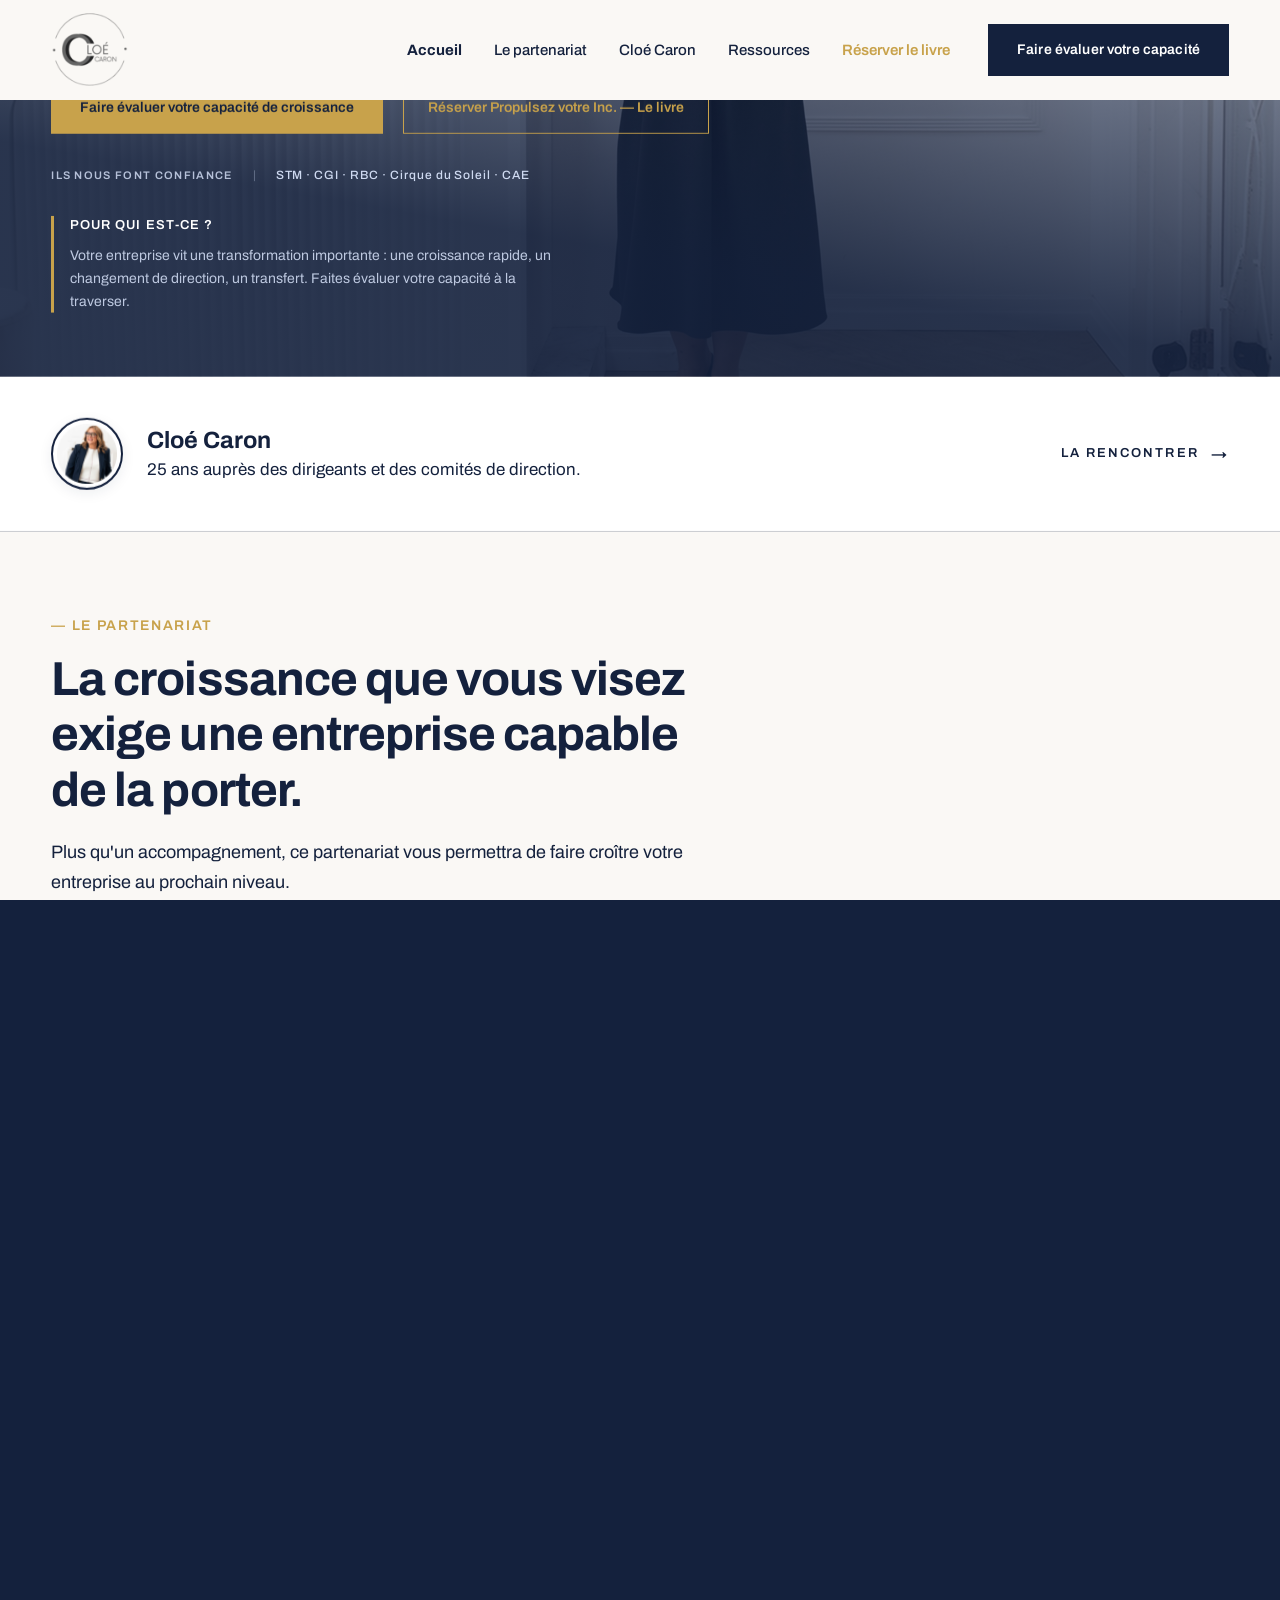
==== commit 38b7d302: "motion and design fixes" ====
--- a/index.html
+++ b/index.html
@@ -6,10 +6,10 @@
   <meta name="description" content="Cloé Caron — 25 ans auprès de CEO/entrepreneurs et de comités de direction, à bâtir des entreprises capables de supporter leur propre croissance.">
   <title>Cloé Caron — Propulsez votre Inc.</title>
 
-  <!-- Google Fonts Preconnect & Plus Jakarta Sans -->
+  <!-- Google Fonts Preconnect & Archivo -->
   <link rel="preconnect" href="https://fonts.googleapis.com">
   <link rel="preconnect" href="https://fonts.gstatic.com" crossorigin>
-  <link href="https://fonts.googleapis.com/css2?family=Plus+Jakarta+Sans:wght@400;500;600;700;800&display=swap" rel="stylesheet">
+  <link href="https://fonts.googleapis.com/css2?family=Archivo:ital,wght@0,300..900;1,300..900&display=swap" rel="stylesheet">
 
   <!-- Core Theme Stylesheets -->
   <link rel="stylesheet" href="assets/css/variables.css">
@@ -467,7 +467,7 @@
 
           <!-- Right Column: Portrait Photo -->
           <div class="founder-photo-col">
-            <div class="founder-photo-wrap" data-speed="1.03">
+            <div class="founder-photo-wrap">
               <img src="assets/images/home-assets/founder-img.png" alt="Cloé Caron — Fondatrice O2Coaching" class="founder-photo-img" width="659" height="885" loading="lazy">
             </div>
           </div>
--- a/assets/css/variables.css
+++ b/assets/css/variables.css
@@ -37,7 +37,7 @@
   --color-text-body-dark: var(--color-slate-gray);
 
   /* --- Typography Tokens --- */
-  --font-primary: 'Plus Jakarta Sans', -apple-system, BlinkMacSystemFont, 'Segoe UI', Roboto, Helvetica, Arial, sans-serif;
+  --font-primary: 'Archivo', -apple-system, BlinkMacSystemFont, 'Segoe UI', Roboto, Helvetica, Arial, sans-serif;
 
   /* Fluid Typography Clamps */
   --text-xs: clamp(0.6875rem, 0.65rem + 0.2vw, 0.75rem);       /* 11px - 12px */
--- a/assets/css/hero.css
+++ b/assets/css/hero.css
@@ -39,10 +39,10 @@
 .hero-gradient-overlay {
   position: absolute;
   width: 150%;
-  height: 120%;
+  height: 150%;
   pointer-events: none;
   z-index: 2;
-  background: linear-gradient(0deg, #14213D 30%, rgba(24, 40, 74, 0.5) 75%, rgba(53, 88, 163, 0) 88.95%);
+  background: linear-gradient(0deg, #14213de6 40%, rgba(24, 40, 74, 0.5) 65%, rgba(53, 88, 163, 0) 90%);
   bottom: -440px;
   left: -180px;
   transform: rotate(10deg);
--- a/assets/css/partnership.css
+++ b/assets/css/partnership.css
@@ -58,7 +58,7 @@
   border-top: 1px solid rgba(0, 0, 0, 0.07);
   border-bottom: 1px solid rgba(0, 0, 0, 0.07);
   padding: 30px 0;
-  background-color: rgba(255, 255, 255, 0.5);
+  background-color: transparent;
   /* Modern CSS Mask for smooth fade out on edges (pointed by user red arrows) */
   -webkit-mask-image: linear-gradient(to right, transparent 0%, black 8%, black 92%, transparent 100%);
   mask-image: linear-gradient(to right, transparent 0%, black 8%, black 92%, transparent 100%);
--- a/assets/css/problem.css
+++ b/assets/css/problem.css
@@ -20,7 +20,7 @@
   text-align: center;
   margin-left: auto;
   margin-right: auto;
-  margin-bottom: clamp(48px, 5.5vw, 76px);
+  margin-bottom: clamp(30px, 5.5vw, 30px);
 }
 
 .problem-eyebrow {
@@ -37,6 +37,18 @@
   letter-spacing: var(--ls-tight);
   text-wrap: balance;
   margin: 0;
+}
+
+/* Scroll Scrub Letter-by-Letter Reveal */
+.problem-title .problem-word {
+  display: inline-block;
+  white-space: nowrap;
+}
+
+.problem-title .problem-char {
+  display: inline-block;
+  opacity: 0.15;
+  will-change: opacity;
 }
 
 /* --------------------------------------------------------------------------
--- a/assets/css/model-5p.css
+++ b/assets/css/model-5p.css
@@ -26,7 +26,7 @@
 }
 
 .model-5p-header-left {
-  max-width: 720px;
+  max-width: 600px;
 }
 
 .model-5p-eyebrow {
@@ -238,7 +238,7 @@
 .methods-grid {
   display: grid;
   grid-template-columns: repeat(2, 1fr);
-  gap: clamp(24px, 3vw, 36px);
+  gap: clamp(20px, 2.2vw, 28px);
   margin-bottom: clamp(48px, 5.5vw, 96px);
   /* "or yaha space do" -> generous space to button */
 }
@@ -247,10 +247,10 @@
 .method-card {
   display: flex;
   align-items: center;
-  gap: clamp(24px, 3vw, 36px);
+  gap: clamp(20px, 2.5vw, 32px);
   background-color: rgba(255, 255, 255, 0.035);
   border: 1px solid rgba(255, 255, 255, 0.08);
-  padding: clamp(32px, 3.5vw, 44px) clamp(24px, 3vw, 36px);
+  padding: clamp(24px, 2.5vw, 32px) clamp(22px, 2.5vw, 32px);
   border-radius: 0;
   transition: transform var(--transition-smooth), border-color var(--transition-smooth), background-color var(--transition-smooth);
 }
@@ -264,7 +264,10 @@
 /* Book Cover Mockup */
 .method-book-wrap {
   flex-shrink: 0;
-  width: clamp(140px, 15vw, 180px);
+  width: clamp(140px, 14vw, 175px);
+  display: flex;
+  align-items: center;
+  justify-content: center;
   filter: drop-shadow(0 15px 25px rgba(0, 0, 0, 0.45));
 }
 
@@ -280,46 +283,58 @@
   display: flex;
   flex-direction: column;
   flex: 1;
+  min-width: 0;
 }
 
 .method-card-title {
   color: var(--color-white);
-  font-size: clamp(1.25rem, 1.15rem + 0.4vw, 1.55rem);
+  font-size: clamp(1.2rem, 1.05rem + 0.5vw, 1.55rem);
   font-weight: 700;
   line-height: 1.25;
-  margin-bottom: var(--space-3);
+  margin-bottom: 8px;
+  letter-spacing: -0.01em;
+}
+
+.method-card-title .text-ice {
+  font-weight: 300;
+  font-size: 0.95em;
+  color: rgba(220, 230, 245, 0.78);
+  letter-spacing: normal;
 }
 
 .method-card-sub {
-  color: var(--color-ice-blue);
-  font-size: 15px;
-  line-height: 1.5;
+  color: rgba(220, 230, 245, 0.85);
+  font-size: 14.5px;
+  line-height: 1.4;
   font-weight: 400;
-  margin-bottom: var(--space-2);
+  margin-bottom: 8px;
+  white-space: nowrap;
 }
 
 .method-book-ref {
   color: var(--color-white);
-  font-size: 15px;
+  font-size: 14.5px;
   font-weight: 500;
-  margin-bottom: var(--space-5);
-}
-
-/* Pills / Tags */
+  margin-bottom: 16px;
+  white-space: nowrap;
+}
+
+/* Pills / Tags (All direct children in a single container) */
 .method-tags-list {
   display: flex;
   flex-wrap: wrap;
-  gap: 8px;
+  gap: 6px 7px;
 }
 
 .method-tag-pill {
   display: inline-flex;
   align-items: center;
-  padding: 6px 14px;
-  font-size: 12.5px;
-  font-weight: 500;
+  padding: 4px 10px;
+  font-size: 11.5px;
+  font-weight: 400;
+  letter-spacing: 0.01em;
   background-color: #0A111F;
-  color: var(--color-ice-blue);
+  color: rgba(220, 230, 245, 0.9);
   border: 1px solid rgba(255, 255, 255, 0.12);
   border-radius: 9999px;
   white-space: nowrap;
@@ -475,6 +490,11 @@
     margin-bottom: 48px;
   }
 
+  .method-card-sub,
+  .method-book-ref {
+    white-space: normal;
+  }
+
   .methods-bottom-action .btn {
     width: 100%;
     text-align: center;
@@ -493,9 +513,8 @@
     padding: 28px 20px;
   }
 
-  .method-book-img-wrap {
-    width: 120px;
-    height: 170px;
+  .method-book-wrap {
+    width: 140px;
     margin-bottom: 16px;
   }
 
--- a/assets/css/founder-section.css
+++ b/assets/css/founder-section.css
@@ -11,6 +11,7 @@
   padding: clamp(70px, 8vw, 120px) 0;
   position: relative;
   z-index: 5;
+  overflow: hidden;
 }
 
 /* 2-Column Responsive Grid */
@@ -145,6 +146,8 @@
   min-height: 560px;
   overflow: hidden;
   box-shadow: 0 16px 40px rgba(20, 33, 61, 0.08);
+  transform-origin: center center;
+  will-change: transform, opacity;
 }
 
 .founder-photo-img {
@@ -154,10 +157,6 @@
   object-position: center top;
   display: block;
   transition: transform 0.6s cubic-bezier(0.16, 1, 0.3, 1);
-}
-
-.founder-photo-wrap:hover .founder-photo-img {
-  transform: scale(1.02);
 }
 
 /* --------------------------------------------------------------------------
--- a/assets/css/team-testimonials.css
+++ b/assets/css/team-testimonials.css
@@ -8,7 +8,7 @@
 .team-testimonials-section {
   width: 100%;
   background-color: var(--color-bg-offwhite);
-  padding: clamp(50px, 6vw, 80px) 0 clamp(90px, 10vw, 130px);
+  padding: clamp(50px, 6vw, 80px) 0 clamp(50px, 10vw, 50px);
   position: relative;
   z-index: 5;
 }
@@ -43,7 +43,7 @@
 .team-testimonials-title {
   color: var(--color-primary-navy);
   font-size: clamp(2.25rem, 1.8rem + 1.8vw, 3.25rem);
-  font-weight: 800;
+  font-weight: 700;
   line-height: 1.16;
   letter-spacing: var(--ls-tight);
   margin: 0;
--- a/assets/css/cta-section.css
+++ b/assets/css/cta-section.css
@@ -40,7 +40,7 @@
 .home-cta-title {
   color: var(--color-white);
   font-size: clamp(2.25rem, 1.8rem + 1.8vw, 3.25rem);
-  font-weight: 700;
+  font-weight: 600;
   line-height: 1.18;
   letter-spacing: var(--ls-tight);
   margin: 0 0 clamp(18px, 2.2vw, 24px) 0;
--- a/assets/css/footer.css
+++ b/assets/css/footer.css
@@ -9,7 +9,7 @@
   width: 100%;
   background-color: #0E1729;
   border-top: 1px solid rgba(255, 255, 255, 0.08);
-  padding: clamp(60px, 8vw, 60px) 0 clamp(32px, 4vw, 48px);
+  padding: clamp(40px, 8vw, 50px) 0 clamp(28px, 4vw, 28px);
   position: relative;
   z-index: 5;
   color: var(--color-white);
@@ -23,7 +23,7 @@
   grid-template-columns: 1.4fr 1fr 1.2fr;
   gap: clamp(36px, 5vw, 80px);
   align-items: flex-start;
-  margin-bottom: clamp(52px, 6vw, 84px);
+  margin-bottom: clamp(28px, 6vw, 28px);
 }
 
 /* Brand Column (Left) */
@@ -120,7 +120,7 @@
    -------------------------------------------------------------------------- */
 .footer-bottom-row {
   border-top: 1px solid rgba(255, 255, 255, 0.1);
-  padding-top: clamp(24px, 3vw, 36px);
+  padding-top: clamp(24px, 3vw, 28px);
   display: flex;
   justify-content: space-between;
   align-items: center;
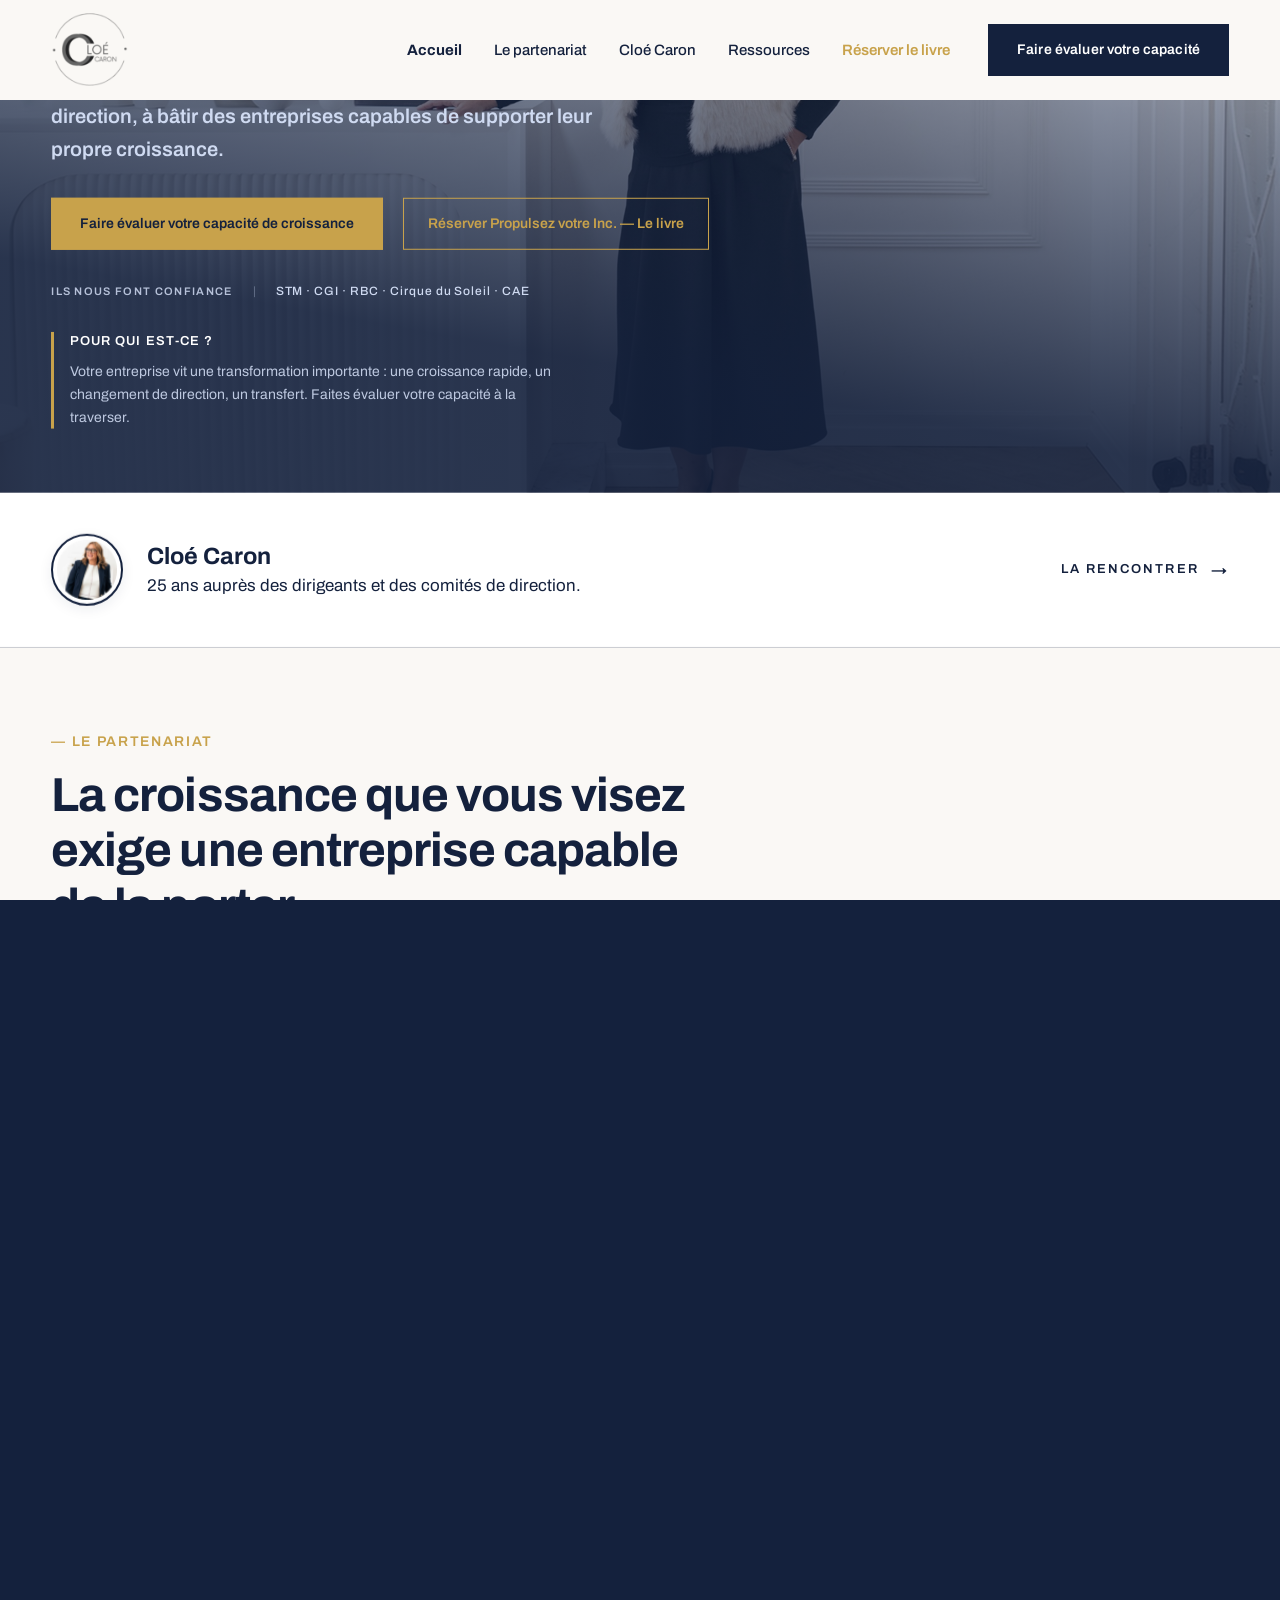
==== commit 8ddfcd29: "New edits and do optimize css files" ====
--- a/index.html
+++ b/index.html
@@ -11,19 +11,12 @@
   <link rel="preconnect" href="https://fonts.gstatic.com" crossorigin>
   <link href="https://fonts.googleapis.com/css2?family=Archivo:ital,wght@0,300..900;1,300..900&display=swap" rel="stylesheet">
 
-  <!-- Core Theme Stylesheets -->
+  <!-- Global Core Stylesheets -->
   <link rel="stylesheet" href="assets/css/variables.css">
   <link rel="stylesheet" href="assets/css/global.css">
   <link rel="stylesheet" href="assets/css/header.css">
-  <link rel="stylesheet" href="assets/css/hero.css">
-  <link rel="stylesheet" href="assets/css/founder-strip.css">
-  <link rel="stylesheet" href="assets/css/partnership.css">
-  <link rel="stylesheet" href="assets/css/problem.css">
-  <link rel="stylesheet" href="assets/css/model-5p.css">
-  <link rel="stylesheet" href="assets/css/founder-section.css">
-  <link rel="stylesheet" href="assets/css/team-testimonials.css">
-  <link rel="stylesheet" href="assets/css/difference.css">
-  <link rel="stylesheet" href="assets/css/cta-section.css">
+  <!-- Page-Specific Stylesheet (Home) -->
+  <link rel="stylesheet" href="assets/css/home.css">
   <link rel="stylesheet" href="assets/css/footer.css">
 </head>
 <body>
--- a/assets/css/global.css
+++ b/assets/css/global.css
@@ -235,6 +235,7 @@
    4. Global Button System (Strict 60fps Micro-interactions)
    -------------------------------------------------------------------------- */
 .btn {
+  position: relative;
   display: inline-flex;
   align-items: center;
   justify-content: center;
@@ -243,19 +244,18 @@
   font-family: var(--font-primary);
   font-size: var(--text-sm);
   font-weight: var(--fw-semibold);
-  line-height: 1;
+  line-height: 1.25;
   text-align: center;
   white-space: nowrap;
   cursor: pointer;
   text-decoration: none;
   border: 1px solid transparent;
-  border-radius: 0;
-  transition: transform var(--transition-fast),
-    background-color var(--transition-fast),
-    border-color var(--transition-fast),
-    color var(--transition-fast),
-    box-shadow var(--transition-fast);
-  will-change: transform;
+  border-radius: 0 !important;
+  box-shadow: none !important;
+  overflow: hidden;
+  transition: background-color var(--transition-smooth),
+    border-color var(--transition-smooth),
+    color var(--transition-smooth);
 }
 
 /* Primary Gold Button */
@@ -269,13 +269,10 @@
   background-color: var(--color-accent-gold-hover);
   border-color: var(--color-accent-gold-hover);
   color: var(--color-text-dark);
-  transform: translateY(-2px);
-  box-shadow: var(--shadow-btn);
 }
 
 .btn-primary:active {
   background-color: var(--color-accent-gold-active);
-  transform: translateY(0);
 }
 
 /* Outline Gold Button */
@@ -287,14 +284,12 @@
 
 .btn-outline:hover {
   background-color: var(--color-accent-gold);
+  border-color: var(--color-accent-gold);
   color: var(--color-text-dark);
-  transform: translateY(-2px);
-  box-shadow: var(--shadow-btn);
 }
 
 .btn-outline:active {
   background-color: var(--color-accent-gold-active);
-  transform: translateY(0);
 }
 
 /* Dark Navy Header/Accent Button */
@@ -308,12 +303,92 @@
 .btn-dark:hover {
   background-color: var(--color-header-btn-hover);
   border-color: var(--color-header-btn-hover);
-  transform: translateY(-2px);
-  box-shadow: 0 4px 12px rgba(10, 15, 28, 0.3);
 }
 
 .btn-dark:active {
-  transform: translateY(0);
+  background-color: var(--color-header-btn-hover);
+}
+
+/* White Button Variant */
+.btn-white {
+  background-color: var(--color-white);
+  border-color: var(--color-white);
+  color: var(--color-primary-navy);
+}
+
+.btn-white:hover {
+  background-color: var(--color-accent-gold);
+  border-color: var(--color-accent-gold);
+  color: var(--color-primary-navy);
+}
+
+/* Royal Rolling Text & Parallax Wrapper */
+.btn-royal-content {
+  display: inline-flex;
+  align-items: center;
+  justify-content: center;
+  position: relative;
+  width: 100%;
+  height: 100%;
+  pointer-events: none;
+  will-change: transform;
+}
+
+.btn-rolling-mask {
+  display: inline-block;
+  position: relative;
+  overflow: hidden;
+  line-height: 1.25;
+  vertical-align: middle;
+}
+
+.btn-rolling-inner {
+  display: flex;
+  flex-direction: column;
+  position: relative;
+  line-height: 1.25;
+  will-change: transform;
+}
+
+.btn-text-line {
+  display: block;
+  line-height: 1.25;
+  white-space: nowrap;
+  letter-spacing: inherit;
+  font-weight: inherit;
+  color: inherit;
+}
+
+.btn-text-clone {
+  position: absolute;
+  top: 100%;
+  left: 0;
+  width: 100%;
+  height: 100%;
+  display: flex;
+  align-items: center;
+  justify-content: center;
+}
+
+/* Royal Specular Sheen (Light Reflection Sweep) */
+.btn-royal-sheen {
+  position: absolute;
+  top: -60%;
+  left: 0;
+  width: 35%;
+  height: 220%;
+  background: linear-gradient(
+    90deg,
+    transparent 0%,
+    rgba(255, 255, 255, 0) 10%,
+    rgba(255, 255, 255, 0.32) 50%,
+    rgba(255, 255, 255, 0) 90%,
+    transparent 100%
+  );
+  transform: rotate(25deg);
+  pointer-events: none;
+  opacity: 0;
+  will-change: transform, opacity;
 }
 
 /* Button Group Container */
--- a/assets/css/header.css
+++ b/assets/css/header.css
@@ -103,7 +103,6 @@
 
 .header-action .btn:hover {
   background-color: #1c2e54;
-  transform: translateY(-1px);
 }
 
 /* Mobile Hamburger Toggle */
--- a/assets/css/home.css
+++ b/assets/css/home.css
@@ -0,0 +1,1830 @@
+/**
+ * ==============================================================================
+ * CLOÉ CARON - HOMEPAGE MASTER STYLESHEET (home.css)
+ * Contains all dedicated section styles for the Homepage:
+ *   1. Hero Banner Component
+ *   2. Founder Intro Strip
+ *   3. Partnership Section (Marquee & Organization Ticker)
+ *   4. The Problem Section (3-Column Problem Cards)
+ *   5. Le Modèle 5P & Les Deux Autres Méthodes (Interactive Process & Books)
+ *   6. Founder Section (About Cloé Caron — Bio, Credentials, Portrait Photo)
+ *   7. Team Testimonials (Comité de direction — One Team)
+ *   8. La Différence (Dual-Tone Statement with Dancing Words)
+ *   9. Final Home CTA (Commencer)
+ * ==============================================================================
+ */
+
+/* =============================================================================
+   1. HERO BANNER COMPONENT
+   ============================================================================= */
+.hero-banner {
+  position: relative;
+  width: 100%;
+  min-height: 100vh;
+  background-color: var(--color-bg-dark);
+  overflow: hidden;
+  display: flex;
+  align-items: end;
+  padding-top: calc(var(--header-height) + var(--space-8));
+  padding-bottom: var(--space-16);
+}
+
+/* Base Photo Media Layer (Cloé Caron Portrait) */
+.hero-bg-media {
+  position: absolute;
+  inset: 0;
+  width: 100%;
+  height: 100%;
+  background-image: url('../images/home-assets/home-banner-img.png');
+  background-repeat: no-repeat;
+  background-position: right center;
+  background-size: cover;
+  z-index: 1;
+}
+
+/* Figma Exported Gradient Overlay (gradient-bg-support.png) */
+.hero-gradient-overlay {
+  position: absolute;
+  width: 150%;
+  height: 150%;
+  pointer-events: none;
+  z-index: 2;
+  background: linear-gradient(0deg, #14213de6 40%, rgba(24, 40, 74, 0.5) 65%, rgba(53, 88, 163, 0) 90%);
+  bottom: -440px;
+  left: -180px;
+  transform: rotate(10deg);
+}
+
+/* Hero Content Container */
+.hero-content-wrapper {
+  position: relative;
+  z-index: 10;
+  max-width: 880px;
+}
+
+/* Eyebrow / Subtitle: — DE CLOÉ CARON */
+.hero-eyebrow {
+  display: inline-flex;
+  align-items: center;
+  font-size: var(--text-sm);
+  font-weight: var(--fw-semibold);
+  letter-spacing: var(--ls-eyebrow);
+  color: var(--color-accent-gold);
+  margin-bottom: var(--space-4);
+}
+
+/* Main H1 Title: Propulsez votre Inc. */
+.hero-title {
+  max-width: 680px;
+  font-size: var(--text-hero);
+  font-weight: var(--fw-bold);
+  line-height: var(--lh-tight);
+  letter-spacing: var(--ls-tight);
+  color: var(--color-text-white);
+  margin-bottom: var(--space-5);
+  text-wrap: balance;
+}
+
+/* Lead Paragraph */
+.hero-lead {
+  max-width: 580px;
+  font-size: var(--text-lead);
+  font-weight: var(--fw-semibold);
+  line-height: var(--lh-relaxed);
+  color: #CFDAF1;
+  margin-bottom: var(--space-8);
+}
+
+/* Action Button Group: Side-by-side desktop layout */
+.hero-cta-group {
+  display: flex;
+  align-items: center;
+  flex-wrap: nowrap;
+  gap: var(--space-5);
+  margin-bottom: var(--space-8);
+}
+
+.hero-cta-group .btn {
+  font-size: var(--text-sm);
+  white-space: nowrap;
+}
+
+#btn-hero-primary {
+  padding: 16px 28px;
+}
+
+#btn-hero-secondary {
+  padding: 16px 24px;
+}
+
+/* Social Proof / Trust Bar */
+.hero-trust {
+  display: flex;
+  align-items: center;
+  flex-wrap: wrap;
+  gap: var(--space-3);
+  font-size: var(--text-xs);
+  color: var(--color-text-dim);
+  margin-bottom: var(--space-8);
+}
+
+.hero-trust-label {
+  font-size: 11px;
+  font-weight: var(--fw-semibold);
+  letter-spacing: var(--ls-eyebrow);
+  color: var(--color-ice-blue);
+  opacity: 0.85;
+}
+
+.hero-trust-divider {
+  color: var(--color-ice-blue);
+  opacity: 0.40;
+  margin: 0 var(--space-2);
+  font-weight: 300;
+}
+
+.hero-trust-clients {
+  font-size: 12px;
+  font-weight: var(--fw-medium);
+  letter-spacing: 0.08em;
+  color: var(--color-ice-blue);
+}
+
+/* Target Audience Callout Card */
+.hero-callout {
+  max-width: 500px;
+  border-left: 3px solid var(--color-accent-gold);
+  padding-left: var(--space-4);
+}
+
+.hero-callout-title {
+  font-size: 13px;
+  font-weight: var(--fw-semibold);
+  letter-spacing: 0.08em;
+  color: var(--color-text-white);
+  margin-bottom: var(--space-2);
+}
+
+.hero-callout-text {
+  font-size: 14px;
+  line-height: 1.65;
+  color: var(--color-ice-blue);
+  opacity: 0.90;
+}
+
+@media (max-width: 1200px) {
+  .hero-bg-media,
+  .hero-gradient-overlay {
+    background-position: right 0% center;
+  }
+}
+
+@media (max-width: 991px) {
+  .hero-banner {
+    min-height: auto;
+    padding-top: calc(var(--header-height) + 36px);
+    padding-bottom: clamp(60px, 7vw, 84px);
+    align-items: center;
+  }
+
+  .hero-bg-media {
+    background-position: right -60px center;
+  }
+
+  .hero-content-wrapper {
+    max-width: 100%;
+  }
+
+  .hero-cta-group {
+    flex-wrap: wrap;
+    gap: 14px;
+  }
+}
+
+@media (max-width: 768px) {
+  .hero-gradient-overlay {
+    width: 100%;
+    height: 100%;
+    bottom: 0;
+    left: 0;
+    transform: none;
+    background: linear-gradient(180deg, rgba(20, 33, 61, 0.88) 0%, rgba(20, 33, 61, 0.96) 100%);
+  }
+
+  .hero-bg-media {
+    background-position: center right;
+    opacity: 0.35;
+  }
+
+  .hero-title {
+    font-size: clamp(2.1rem, 1.7rem + 2vw, 2.85rem);
+    line-height: 1.18;
+    margin-bottom: var(--space-4);
+  }
+
+  .hero-lead {
+    font-size: 15.5px;
+    line-height: 1.6;
+    margin-bottom: var(--space-6);
+  }
+}
+
+@media (max-width: 640px) {
+  .hero-banner {
+    padding-top: calc(var(--header-height) + 24px);
+    padding-bottom: 52px;
+  }
+
+  .hero-cta-group {
+    flex-direction: column;
+    align-items: stretch;
+    gap: 12px;
+  }
+
+  .hero-cta-group .btn {
+    width: 100%;
+    white-space: normal;
+    text-align: center;
+    padding: 15px 20px;
+  }
+
+  .hero-trust {
+    flex-direction: column;
+    align-items: flex-start;
+    gap: 4px;
+    margin-bottom: var(--space-6);
+  }
+
+  .hero-trust-divider {
+    display: none;
+  }
+
+  .hero-callout {
+    padding-left: 14px;
+  }
+
+  .hero-callout-text {
+    font-size: 13.5px;
+    line-height: 1.55;
+  }
+}
+
+/* =============================================================================
+   2. FOUNDER INTRO STRIP COMPONENT
+   ============================================================================= */
+.founder-strip {
+  width: 100%;
+  background-color: #FFFFFF;
+  border-bottom: 1px solid rgba(0, 0, 0, 0.06);
+  padding: clamp(28px, 3.2vw, 42px) 0;
+  position: relative;
+  z-index: 10;
+}
+
+.founder-strip .container {
+  display: flex;
+  align-items: center;
+  justify-content: space-between;
+  gap: var(--space-6);
+}
+
+.founder-profile {
+  display: flex;
+  align-items: center;
+  gap: clamp(16px, 2vw, 24px);
+}
+
+.founder-avatar-wrap {
+  position: relative;
+  width: 72px;
+  height: 72px;
+  flex-shrink: 0;
+  border-radius: 50%;
+  border: 2.5px solid #14213D;
+  overflow: hidden;
+  box-shadow: 0 4px 14px rgba(20, 33, 61, 0.08);
+}
+
+.founder-avatar-img {
+  width: 100%;
+  height: 100%;
+  object-fit: cover;
+  display: block;
+  padding: 4px;
+}
+
+.founder-info {
+  display: flex;
+  flex-direction: column;
+  gap: 4px;
+}
+
+.founder-name {
+  font-size: clamp(1.25rem, 1.15rem + 0.4vw, 1.5rem);
+  font-weight: 700;
+  line-height: 1.2;
+  color: var(--color-primary-navy);
+  margin: 0;
+}
+
+.founder-tagline {
+  font-size: clamp(0.9375rem, 0.9rem + 0.2vw, 1.0625rem);
+  font-weight: 400;
+  line-height: 1.4;
+  color: var(--color-text-dark);
+  margin: 0;
+}
+
+.founder-action-link {
+  display: inline-flex;
+  align-items: center;
+  gap: 12px;
+  font-size: 13px;
+  font-weight: 600;
+  letter-spacing: 0.16em;
+  text-transform: uppercase;
+  color: var(--color-primary-navy);
+  text-decoration: none;
+  white-space: nowrap;
+  transition: color var(--transition-fast);
+  padding: 8px 0;
+}
+
+.founder-action-arrow {
+  display: inline-block;
+  font-size: 16px;
+  transition: transform var(--transition-smooth);
+}
+
+.founder-action-link:hover {
+  color: var(--color-accent-gold);
+}
+
+.founder-action-link:hover .founder-action-arrow {
+  transform: translateX(6px);
+  color: var(--color-accent-gold);
+}
+
+@media (max-width: 768px) {
+  .founder-strip .container {
+    flex-direction: column;
+    align-items: flex-start;
+    gap: var(--space-4);
+  }
+
+  .founder-action-link {
+    align-self: flex-start;
+    padding-left: calc(72px + 16px);
+  }
+}
+
+@media (max-width: 480px) {
+  .founder-avatar-wrap {
+    width: 60px;
+    height: 60px;
+  }
+
+  .founder-action-link {
+    padding-left: 0;
+  }
+}
+
+/* =============================================================================
+   3. PARTNERSHIP SECTION (MARQUEE & ORGANIZATIONS)
+   ============================================================================= */
+.partnership-section {
+  width: 100%;
+  background-color: var(--color-header-bg);
+  padding: clamp(60px, 6.5vw, 100px) 0;
+  position: relative;
+  z-index: 5;
+}
+
+.partnership-header {
+  max-width: 900px;
+}
+
+.partnership-eyebrow {
+  margin-bottom: var(--space-4);
+}
+
+.partnership-title {
+  color: var(--color-primary-navy);
+  font-size: clamp(2rem, 1.7rem + 1.6vw, 3.125rem);
+  font-weight: 700;
+  line-height: 1.16;
+  letter-spacing: var(--ls-tight);
+  margin-bottom: var(--space-5);
+}
+
+.partnership-lead {
+  max-width: 680px;
+  color: var(--color-text-dark);
+  font-size: clamp(1rem, 0.95rem + 0.3vw, 1.125rem);
+  line-height: var(--lh-relaxed);
+  margin-bottom: clamp(40px, 4.5vw, 60px);
+}
+
+.partnership-ticker-label {
+  font-size: 12px;
+  font-weight: 600;
+  letter-spacing: 0.16em;
+  text-transform: uppercase;
+  color: var(--color-text-dark);
+  margin-bottom: var(--space-5);
+}
+
+.partnership-marquee-wrap {
+  position: relative;
+  width: 100%;
+  overflow: hidden;
+  border-top: 1px solid rgba(0, 0, 0, 0.07);
+  border-bottom: 1px solid rgba(0, 0, 0, 0.07);
+  padding: 30px 0;
+  background-color: transparent;
+  -webkit-mask-image: linear-gradient(to right, transparent 0%, black 8%, black 92%, transparent 100%);
+  mask-image: linear-gradient(to right, transparent 0%, black 8%, black 92%, transparent 100%);
+}
+
+.partnership-marquee-wrap::before,
+.partnership-marquee-wrap::after {
+  content: '';
+  position: absolute;
+  top: 0;
+  bottom: 0;
+  width: 90px;
+  z-index: 3;
+  pointer-events: none;
+}
+
+.partnership-marquee-wrap::before {
+  left: 0;
+  background: linear-gradient(to right, var(--color-header-bg), transparent);
+}
+
+.partnership-marquee-wrap::after {
+  right: 0;
+  background: linear-gradient(to left, var(--color-header-bg), transparent);
+}
+
+.marquee-inner {
+  display: flex;
+  width: max-content;
+  user-select: none;
+}
+
+.marquee-track {
+  display: flex;
+  align-items: center;
+  gap: clamp(60px, 7vw, 110px);
+  padding-right: clamp(60px, 7vw, 110px);
+  animation: marqueeScroll 55s linear infinite;
+  will-change: transform;
+}
+
+.partnership-marquee-wrap:hover .marquee-track {
+  animation-play-state: paused;
+}
+
+@keyframes marqueeScroll {
+  0% {
+    transform: translate3d(0, 0, 0);
+  }
+  100% {
+    transform: translate3d(-100%, 0, 0);
+  }
+}
+
+.marquee-item {
+  display: inline-flex;
+  align-items: center;
+  white-space: nowrap;
+  font-size: 16px;
+  font-weight: 600;
+  color: var(--color-primary-navy);
+  letter-spacing: -0.01em;
+  opacity: 0.90;
+  transition: opacity var(--transition-fast), color var(--transition-fast);
+}
+
+.marquee-item:hover {
+  opacity: 1;
+  color: var(--color-accent-gold);
+}
+
+.marquee-item.brand-bold {
+  font-weight: 700;
+}
+
+.marquee-item.brand-medium {
+  font-weight: 500;
+}
+
+.partnership-bottom {
+  display: flex;
+  align-items: center;
+  justify-content: space-between;
+  gap: var(--space-8);
+  margin-top: clamp(40px, 4.5vw, 64px);
+}
+
+.partnership-bottom-text {
+  max-width: 680px;
+  color: var(--color-primary-navy);
+  font-size: var(--text-lead);
+  font-weight: 500;
+  line-height: 1.65;
+  margin: 0;
+}
+
+.partnership-bottom-cta {
+  flex-shrink: 0;
+}
+
+.partnership-bottom-cta .btn {
+  padding: 16px 32px;
+  font-size: 14px;
+  font-weight: 600;
+  background-color: var(--color-primary-navy);
+  color: var(--color-white);
+  border-radius: 0;
+}
+
+.partnership-bottom-cta .btn:hover {
+  background-color: #1c2e54;
+}
+
+@media (max-width: 991px) {
+  .partnership-title {
+    font-size: 2.25rem;
+  }
+
+  .partnership-bottom {
+    flex-direction: column;
+    align-items: flex-start;
+    gap: var(--space-5);
+  }
+
+  .partnership-bottom-cta .btn {
+    width: 100%;
+    text-align: center;
+  }
+}
+
+@media (max-width: 640px) {
+  .partnership-section {
+    padding: 56px 0;
+  }
+
+  .partnership-title {
+    font-size: clamp(1.75rem, 1.45rem + 1.4vw, 2.15rem);
+    line-height: 1.2;
+    margin-bottom: var(--space-4);
+  }
+
+  .partnership-lead {
+    font-size: 15px;
+    margin-bottom: 32px;
+  }
+
+  .partnership-marquee-wrap {
+    padding: 22px 0;
+    -webkit-mask-image: linear-gradient(to right, transparent 0%, black 5%, black 95%, transparent 100%);
+    mask-image: linear-gradient(to right, transparent 0%, black 5%, black 95%, transparent 100%);
+  }
+
+  .partnership-marquee-wrap::before,
+  .partnership-marquee-wrap::after {
+    width: 36px;
+  }
+
+  .marquee-track {
+    gap: 48px;
+    padding-right: 48px;
+  }
+
+  .marquee-item {
+    font-size: 15px;
+  }
+
+  .partnership-bottom-text {
+    font-size: 15px;
+    line-height: 1.6;
+  }
+}
+
+/* =============================================================================
+   4. THE PROBLEM SECTION (3-COLUMN CARDS)
+   ============================================================================= */
+.problem-section {
+  width: 100%;
+  background-color: var(--color-bg-offwhite);
+  padding: clamp(70px, 7vw, 110px) 0 clamp(120px, 12vw, 180px);
+  position: relative;
+  z-index: 5;
+}
+
+.problem-header {
+  text-align: center;
+  margin-left: auto;
+  margin-right: auto;
+  margin-bottom: clamp(30px, 5.5vw, 30px);
+}
+
+.problem-eyebrow {
+  display: inline-flex;
+  align-items: center;
+  margin-bottom: var(--space-4);
+}
+
+.problem-title {
+  color: var(--color-text-dark);
+  font-size: var(--text-3xl);
+  font-weight: 700;
+  line-height: 1.22;
+  letter-spacing: var(--ls-tight);
+  text-wrap: balance;
+  margin: 0;
+}
+
+.problem-title .problem-word {
+  display: inline-block;
+  white-space: nowrap;
+}
+
+.problem-title .problem-char {
+  display: inline-block;
+  opacity: 0.15;
+  will-change: opacity;
+}
+
+.problem-grid {
+  display: grid;
+  grid-template-columns: repeat(3, 1fr);
+  gap: clamp(20px, 2.5vw, 36px);
+}
+
+.problem-card {
+  display: flex;
+  flex-direction: column;
+  background-color: #FAFAF8;
+  border: 1px solid #E4DDD2;
+  padding: clamp(36px, 4vw, 48px) clamp(24px, 3vw, 36px);
+  min-height: 430px;
+  border-radius: 0;
+  transition: transform var(--transition-smooth),
+    box-shadow var(--transition-smooth),
+    background-color var(--transition-smooth),
+    border-color var(--transition-smooth);
+  will-change: transform, box-shadow;
+}
+
+.problem-card:hover {
+  box-shadow: 0px 10px 50px 0px #0000001A;
+}
+
+.problem-card-icon-wrap {
+  width: 76px;
+  height: 76px;
+  margin-bottom: clamp(44px, 5vw, 68px);
+}
+
+.problem-card-icon {
+  width: 100%;
+  height: 100%;
+  object-fit: contain;
+  display: block;
+}
+
+.problem-card-number {
+  font-size: 13px;
+  font-weight: 600;
+  letter-spacing: 1px;
+  color: var(--color-accent-gold);
+  margin-bottom: var(--space-4);
+  line-height: 1;
+}
+
+.problem-card-title {
+  color: var(--color-text-dark);
+  font-size: clamp(1.2rem, 1.1rem + 0.4vw, 1.45rem);
+  font-weight: 700;
+  line-height: 1.3;
+  margin-bottom: var(--space-4);
+}
+
+.problem-card-desc {
+  color: var(--color-text-dark);
+  font-size: 15px;
+  line-height: 1.62;
+  font-weight: 400;
+  margin: 0;
+}
+
+@media (max-width: 991px) {
+  .problem-grid {
+    grid-template-columns: repeat(2, 1fr);
+    gap: 24px;
+  }
+
+  .problem-card {
+    min-height: auto;
+  }
+}
+
+@media (max-width: 640px) {
+  .problem-section {
+    padding-top: 56px;
+    padding-bottom: 72px;
+  }
+
+  .problem-header {
+    margin-bottom: 36px;
+  }
+
+  .problem-title {
+    font-size: clamp(1.6rem, 1.35rem + 1.4vw, 2.05rem);
+    line-height: 1.22;
+  }
+
+  .problem-grid {
+    grid-template-columns: 1fr;
+    gap: 18px;
+  }
+
+  .problem-card {
+    padding: 28px 20px;
+  }
+
+  .problem-card-icon-wrap {
+    width: 60px;
+    height: 60px;
+    margin-bottom: 24px;
+  }
+}
+
+/* =============================================================================
+   5. LE MODÈLE 5P & LES DEUX AUTRES MÉTHODES
+   ============================================================================= */
+.model-5p-section {
+  width: 100%;
+  background-color: var(--color-primary-navy);
+  color: var(--color-white);
+  padding: clamp(120px, 12vw, 180px) 0 clamp(80px, 8vw, 120px);
+  position: relative;
+  z-index: 6;
+}
+
+.model-5p-header {
+  display: flex;
+  align-items: flex-end;
+  justify-content: space-between;
+  gap: var(--space-8);
+  margin-bottom: clamp(36px, 4vw, 54px);
+}
+
+.model-5p-header-left {
+  max-width: 600px;
+}
+
+.model-5p-eyebrow {
+  margin-bottom: var(--space-4);
+  font-size: 12.5px;
+  font-weight: 600;
+  letter-spacing: 0.16em;
+  text-transform: uppercase;
+}
+
+.model-5p-title {
+  color: var(--color-white);
+  font-size: clamp(2.25rem, 1.8rem + 2vw, 3.5rem);
+  font-weight: 700;
+  line-height: 1.15;
+  letter-spacing: var(--ls-tight);
+  margin: 0;
+}
+
+.model-5p-header-action {
+  flex-shrink: 0;
+  margin-bottom: 6px;
+}
+
+.btn-white {
+  background-color: var(--color-white);
+  border: 1px solid var(--color-white);
+  color: var(--color-primary-navy);
+  padding: 14px 30px;
+  font-size: 14px;
+  font-weight: 600;
+  border-radius: 0;
+  display: inline-flex;
+  align-items: center;
+  justify-content: center;
+  transition: background-color var(--transition-fast), color var(--transition-fast), border-color var(--transition-fast);
+}
+
+.btn-white:hover {
+  background-color: var(--color-accent-gold);
+  border-color: var(--color-accent-gold);
+  color: var(--color-primary-navy);
+}
+
+.process-timeline-container {
+  position: relative;
+  width: 100%;
+  padding-top: 10px;
+  margin-bottom: clamp(44px, 5vw, 68px);
+}
+
+.process-line-track {
+  position: absolute;
+  top: 19px;
+  left: 10%;
+  width: 80%;
+  height: 2px;
+  pointer-events: none;
+  z-index: 1;
+}
+
+.process-line-dashed {
+  position: absolute;
+  top: 0;
+  left: -8%;
+  right: -8%;
+  height: 2px;
+  background: repeating-linear-gradient(to right,
+      rgba(200, 162, 75, 0.35) 0,
+      rgba(200, 162, 75, 0.35) 8px,
+      transparent 8px,
+      transparent 16px);
+  z-index: 1;
+}
+
+.process-line-progress {
+  position: absolute;
+  top: 0;
+  left: -84px;
+  width: 0%;
+  height: 2px;
+  background-color: var(--color-accent-gold);
+  box-shadow: 0 0 14px rgba(200, 162, 75, 0.75);
+  z-index: 2;
+}
+
+.process-steps-grid {
+  display: grid;
+  grid-template-columns: repeat(5, 1fr);
+  gap: clamp(20px, 2.5vw, 36px);
+  position: relative;
+  z-index: 2;
+}
+
+.process-step {
+  position: relative;
+  display: flex;
+  flex-direction: column;
+  align-items: flex-start;
+  cursor: pointer;
+  user-select: none;
+  transition: transform 0.4s cubic-bezier(0.16, 1, 0.3, 1);
+}
+
+.process-step-dot {
+  width: 20px;
+  height: 20px;
+  border-radius: 50%;
+  background-color: var(--color-primary-navy);
+  border: 2.5px solid var(--color-accent-gold);
+  box-shadow: 0 0 0 5px var(--color-primary-navy);
+  margin-bottom: clamp(20px, 2.5vh, 32px);
+  transition: transform 0.35s cubic-bezier(0.16, 1, 0.3, 1), background-color 0.35s ease, box-shadow 0.35s ease;
+  z-index: 3;
+}
+
+.process-step.is-active .process-step-dot {
+  background-color: var(--color-accent-gold);
+  transform: scale(1.25);
+  box-shadow: 0 0 18px rgba(200, 162, 75, 0.9), 0 0 0 5px var(--color-primary-navy);
+}
+
+.process-step-num {
+  font-size: clamp(2.75rem, 2.2rem + 1.8vw, 4rem);
+  font-weight: 700;
+  line-height: 1;
+  color: var(--color-slate-gray);
+  margin-bottom: var(--space-3);
+  transition: color 0.35s ease, transform 0.35s cubic-bezier(0.16, 1, 0.3, 1);
+}
+
+.process-step.is-active .process-step-num {
+  color: var(--color-white);
+  transform: translateY(-3px);
+}
+
+.process-step-title {
+  color: var(--color-white);
+  font-size: clamp(1.15rem, 1.05rem + 0.3vw, 1.4rem);
+  font-weight: 700;
+  line-height: 1.25;
+  margin-bottom: var(--space-2);
+  letter-spacing: -0.01em;
+  opacity: 0.65;
+  transition: opacity 0.35s ease;
+}
+
+.process-step.is-active .process-step-title {
+  opacity: 1;
+}
+
+.process-step-desc {
+  color: var(--color-ice-blue);
+  font-size: 14.5px;
+  line-height: 1.55;
+  font-weight: 400;
+  margin: 0;
+  opacity: 0.55;
+  transition: opacity 0.35s ease;
+}
+
+.process-step.is-active .process-step-desc {
+  opacity: 1;
+}
+
+/* LES DEUX AUTRES MÉTHODES */
+.other-methods-wrap {
+  width: 100%;
+  position: relative;
+  border-top: none;
+  padding-top: 0;
+  margin-top: clamp(20px, 2.5vw, 36px);
+}
+
+.other-methods-eyebrow {
+  font-size: 12px;
+  font-weight: 600;
+  letter-spacing: 0.16em;
+  text-transform: uppercase;
+  color: var(--color-ice-blue);
+  opacity: 0.85;
+  margin-bottom: 12px;
+}
+
+.methods-grid {
+  display: grid;
+  grid-template-columns: repeat(2, 1fr);
+  gap: clamp(20px, 2.2vw, 28px);
+  margin-bottom: clamp(48px, 5.5vw, 96px);
+}
+
+.method-card {
+  display: flex;
+  align-items: center;
+  gap: clamp(20px, 2.5vw, 32px);
+  background-color: rgba(255, 255, 255, 0.035);
+  border: 1px solid rgba(255, 255, 255, 0.08);
+  padding: clamp(24px, 2.5vw, 32px) clamp(22px, 2.5vw, 32px);
+  border-radius: 0;
+  transition: transform var(--transition-smooth), border-color var(--transition-smooth), background-color var(--transition-smooth);
+}
+
+.method-card:hover {
+  background-color: rgba(255, 255, 255, 0.055);
+  border-color: rgba(200, 162, 75, 0.35);
+  transform: translateY(-3px);
+}
+
+.method-book-wrap {
+  flex-shrink: 0;
+  width: clamp(140px, 14vw, 175px);
+  display: flex;
+  align-items: center;
+  justify-content: center;
+  filter: drop-shadow(0 15px 25px rgba(0, 0, 0, 0.45));
+}
+
+.method-book-img {
+  width: 100%;
+  height: auto;
+  object-fit: contain;
+  display: block;
+}
+
+.method-content {
+  display: flex;
+  flex-direction: column;
+  flex: 1;
+  min-width: 0;
+}
+
+.method-card-title {
+  color: var(--color-white);
+  font-size: clamp(1.2rem, 1.05rem + 0.5vw, 1.55rem);
+  font-weight: 700;
+  line-height: 1.25;
+  margin-bottom: 8px;
+  letter-spacing: -0.01em;
+}
+
+.method-card-title .text-ice {
+  font-weight: 300;
+  font-size: 0.95em;
+  color: rgba(220, 230, 245, 0.78);
+  letter-spacing: normal;
+}
+
+.method-card-sub {
+  color: rgba(220, 230, 245, 0.85);
+  font-size: 14.5px;
+  line-height: 1.4;
+  font-weight: 400;
+  margin-bottom: 8px;
+  white-space: nowrap;
+}
+
+.method-book-ref {
+  color: var(--color-white);
+  font-size: 14.5px;
+  font-weight: 500;
+  margin-bottom: 16px;
+  white-space: nowrap;
+}
+
+.method-tags-list {
+  display: flex;
+  flex-wrap: wrap;
+  gap: 6px 7px;
+}
+
+.method-tag-pill {
+  display: inline-flex;
+  align-items: center;
+  padding: 4px 10px;
+  font-size: 11.5px;
+  font-weight: 400;
+  letter-spacing: 0.01em;
+  background-color: #0A111F;
+  color: rgba(220, 230, 245, 0.9);
+  border: 1px solid rgba(255, 255, 255, 0.12);
+  border-radius: 9999px;
+  white-space: nowrap;
+  transition: border-color var(--transition-fast), color var(--transition-fast);
+}
+
+.method-tag-pill:hover {
+  border-color: var(--color-accent-gold);
+  color: var(--color-white);
+}
+
+.methods-bottom-action {
+  text-align: center;
+  margin-top: clamp(48px, 5.5vw, 76px);
+  margin-bottom: clamp(24px, 3vw, 40px);
+  position: relative;
+  z-index: 5;
+}
+
+.methods-bottom-action .btn {
+  padding: 16px 40px;
+  font-size: 15px;
+  font-weight: 700;
+  border-radius: 0;
+  min-width: 230px;
+}
+
+@media (max-width: 1100px) {
+  .process-steps-grid {
+    gap: 16px;
+  }
+}
+
+@media (max-width: 991px) {
+  .model-5p-section {
+    padding-top: clamp(80px, 9vw, 120px);
+    padding-bottom: clamp(90px, 10vw, 130px);
+  }
+
+  .model-5p-header {
+    flex-direction: column;
+    align-items: flex-start;
+    gap: var(--space-4);
+    margin-bottom: 40px;
+  }
+
+  .model-5p-title {
+    font-size: clamp(1.85rem, 1.5rem + 1.6vw, 2.5rem);
+    line-height: 1.18;
+  }
+
+  .model-5p-header-action {
+    width: 100%;
+  }
+
+  .model-5p-header-action .btn {
+    width: 100%;
+    text-align: center;
+  }
+
+  .process-timeline-container {
+    position: relative;
+    padding-left: 36px;
+    margin-bottom: 48px;
+  }
+
+  .process-line-track {
+    display: block;
+    position: absolute;
+    top: 14px;
+    bottom: 24px;
+    left: 8px;
+    width: 2px;
+    height: auto;
+    background: transparent;
+  }
+
+  .process-line-dashed {
+    position: absolute;
+    inset: 0;
+    width: 2px;
+    height: 100%;
+    border-left: 2px dashed rgba(200, 162, 75, 0.4);
+    border-top: none;
+  }
+
+  .process-line-progress {
+    display: none;
+  }
+
+  .process-steps-grid {
+    display: flex;
+    flex-direction: column;
+    gap: 32px;
+  }
+
+  .process-step {
+    position: relative;
+    display: flex;
+    flex-direction: column;
+    align-items: flex-start;
+    text-align: left;
+    padding-left: 0;
+  }
+
+  .process-step-dot {
+    position: absolute;
+    left: -36px;
+    top: 4px;
+    width: 18px;
+    height: 18px;
+    margin: 0;
+    background-color: var(--color-primary-navy);
+    border: 2px solid var(--color-accent-gold);
+    box-shadow: 0 0 0 4px var(--color-primary-navy);
+    z-index: 2;
+  }
+
+  .process-step.is-active .process-step-dot {
+    background-color: var(--color-accent-gold);
+    box-shadow: 0 0 12px rgba(200, 162, 75, 0.8), 0 0 0 4px var(--color-primary-navy);
+  }
+
+  .process-step-num {
+    font-size: 2.2rem;
+    line-height: 1;
+    margin-bottom: 6px;
+    color: var(--color-accent-gold);
+  }
+
+  .process-step-title {
+    font-size: 1.15rem;
+    opacity: 1 !important;
+    margin-bottom: 6px;
+  }
+
+  .process-step-desc {
+    font-size: 14px;
+    line-height: 1.5;
+    opacity: 0.85 !important;
+    color: var(--color-ice-blue);
+  }
+
+  .methods-grid {
+    grid-template-columns: 1fr;
+    gap: 24px;
+    margin-bottom: 48px;
+  }
+
+  .method-card-sub,
+  .method-book-ref {
+    white-space: normal;
+  }
+
+  .methods-bottom-action .btn {
+    width: 100%;
+    text-align: center;
+  }
+
+  .methods-bottom-action {
+    transform: translateY(40px) !important;
+  }
+}
+
+@media (max-width: 640px) {
+  .method-card {
+    flex-direction: column;
+    align-items: center;
+    text-align: center;
+    padding: 28px 20px;
+  }
+
+  .method-book-wrap {
+    width: 140px;
+    margin-bottom: 16px;
+  }
+
+  .method-tags-list {
+    justify-content: center;
+  }
+}
+
+/* =============================================================================
+   6. FOUNDER SECTION (ABOUT CLOÉ CARON)
+   ============================================================================= */
+.founder-section {
+  width: 100%;
+  background-color: var(--color-bg-offwhite);
+  padding: clamp(70px, 8vw, 120px) 0;
+  position: relative;
+  z-index: 5;
+  overflow: hidden;
+}
+
+.founder-grid {
+  display: grid;
+  grid-template-columns: 1.15fr 1fr;
+  gap: clamp(40px, 5vw, 84px);
+  align-items: stretch;
+}
+
+.founder-content-col {
+  display: flex;
+  flex-direction: column;
+  justify-content: center;
+}
+
+.founder-section-eyebrow {
+  display: inline-flex;
+  align-items: center;
+  gap: 6px;
+  font-size: 12.5px;
+  font-weight: 600;
+  letter-spacing: 0.16em;
+  text-transform: uppercase;
+  color: var(--color-slate-gray);
+  margin-bottom: clamp(16px, 2vw, 24px);
+}
+
+.founder-section-eyebrow .eyebrow-dash {
+  color: var(--color-accent-gold);
+}
+
+.founder-section-name {
+  color: var(--color-primary-navy);
+  font-size: clamp(2.5rem, 2.2rem + 1.8vw, 3.75rem);
+  font-weight: 800;
+  line-height: 1.1;
+  letter-spacing: var(--ls-tight);
+  margin-bottom: clamp(20px, 2.5vw, 32px);
+}
+
+.founder-quote {
+  margin: 0 0 clamp(28px, 3.5vw, 42px) 0;
+  padding: 0;
+  border: none;
+}
+
+.founder-quote-text {
+  color: var(--color-primary-navy);
+  font-size: clamp(1.4rem, 1.25rem + 0.8vw, 1.95rem);
+  font-weight: 600;
+  line-height: 1.28;
+  letter-spacing: -0.015em;
+  margin-bottom: 12px;
+}
+
+.founder-quote-author {
+  display: block;
+  color: var(--color-slate-gray);
+  font-size: 12px;
+  font-weight: 600;
+  letter-spacing: 0.14em;
+  text-transform: uppercase;
+  font-style: normal;
+}
+
+.founder-bio-text {
+  color: var(--color-text-dark);
+  font-size: 15.5px;
+  line-height: 1.65;
+  margin-bottom: clamp(36px, 4vw, 52px);
+  max-width: 620px;
+}
+
+.founder-credentials-table {
+  width: 100%;
+  display: flex;
+  flex-direction: column;
+}
+
+.credential-row {
+  display: grid;
+  grid-template-columns: 240px 1fr;
+  align-items: baseline;
+  gap: 20px;
+  padding: clamp(14px, 1.6vh, 18px) 0;
+  border-top: 1px solid rgba(20, 33, 61, 0.1);
+}
+
+.credential-row:last-child {
+  border-bottom: 1px solid rgba(20, 33, 61, 0.1);
+}
+
+.credential-label {
+  color: var(--color-slate-gray);
+  font-size: 12px;
+  font-weight: 600;
+  letter-spacing: 0.14em;
+  text-transform: uppercase;
+}
+
+.credential-value {
+  color: var(--color-primary-navy);
+  font-size: 15px;
+  font-weight: 700;
+  line-height: 1.4;
+}
+
+.founder-photo-col {
+  position: relative;
+  width: 100%;
+  height: 100%;
+}
+
+.founder-photo-wrap {
+  position: relative;
+  width: 100%;
+  height: 100%;
+  min-height: 560px;
+  overflow: hidden;
+  box-shadow: 0 16px 40px rgba(20, 33, 61, 0.08);
+  will-change: transform, opacity;
+}
+
+.founder-photo-img {
+  width: 100%;
+  height: 100%;
+  object-fit: cover;
+  object-position: center top;
+  display: block;
+  will-change: transform, filter;
+}
+
+@media (max-width: 991px) {
+  .founder-grid {
+    grid-template-columns: 1fr;
+    gap: 48px;
+  }
+
+  .founder-photo-col {
+    order: -1;
+  }
+
+  .founder-photo-wrap {
+    min-height: 440px;
+    max-height: 520px;
+  }
+
+  .credential-row {
+    grid-template-columns: 200px 1fr;
+  }
+}
+
+@media (max-width: 640px) {
+  .credential-row {
+    grid-template-columns: 1fr;
+    gap: 6px;
+    padding: 14px 0;
+  }
+
+  .founder-photo-wrap {
+    min-height: 360px;
+  }
+}
+
+/* =============================================================================
+   7. TEAM TESTIMONIALS (COMITÉ DE DIRECTION — ONE TEAM)
+   ============================================================================= */
+.team-testimonials-section {
+  width: 100%;
+  background-color: var(--color-bg-offwhite);
+  padding: clamp(50px, 6vw, 80px) 0 clamp(50px, 10vw, 50px);
+  position: relative;
+  z-index: 5;
+  overflow: hidden;
+}
+
+.team-testimonials-header {
+  text-align: center;
+  max-width: 900px;
+  margin: 0 auto clamp(30px, 5.5vw, 48px);
+}
+
+.team-testimonials-eyebrow {
+  display: inline-flex;
+  align-items: center;
+  justify-content: center;
+  gap: 8px;
+  font-size: 13px;
+  font-weight: 600;
+  letter-spacing: 0.16em;
+  text-transform: uppercase;
+  color: var(--color-primary-navy);
+  margin-bottom: clamp(14px, 1.8vw, 20px);
+}
+
+.team-testimonials-eyebrow .eyebrow-dash {
+  color: var(--color-accent-gold);
+  font-weight: 700;
+}
+
+.team-testimonials-title {
+  color: var(--color-primary-navy);
+  font-size: clamp(2.25rem, 1.8rem + 1.8vw, 3.25rem);
+  font-weight: 700;
+  line-height: 1.16;
+  letter-spacing: var(--ls-tight);
+  margin: 0;
+}
+
+.testimonials-grid {
+  display: grid;
+  grid-template-columns: repeat(2, 1fr);
+  gap: clamp(48px, 5.5vw, 72px) clamp(48px, 5.5vw, 88px);
+  margin-bottom: clamp(56px, 6.5vw, 88px);
+}
+
+.testimonial-item {
+  display: flex;
+  flex-direction: column;
+  border-top: 1px solid rgba(20, 33, 61, 0.15);
+  padding-top: clamp(28px, 3.2vw, 40px);
+  padding-bottom: clamp(24px, 3vw, 36px);
+  will-change: transform, opacity;
+  transform-origin: center bottom;
+}
+
+.testimonial-item:hover {
+  transform: translateY(-3px);
+  transition: transform 0.3s cubic-bezier(0.16, 1, 0.3, 1);
+}
+
+.testimonial-item-eyebrow {
+  font-size: 12.5px;
+  font-weight: 600;
+  letter-spacing: 0.15em;
+  text-transform: uppercase;
+  color: var(--color-primary-navy);
+  margin-bottom: clamp(16px, 1.8vw, 22px);
+}
+
+.testimonial-quote-text {
+  color: var(--color-text-dark);
+  font-size: clamp(1rem, 0.95rem + 0.25vw, 1.1rem);
+  line-height: 1.72;
+  font-weight: 400;
+  margin: 0 0 clamp(28px, 3.2vw, 36px) 0;
+  flex-grow: 1;
+}
+
+.testimonial-author-wrap {
+  display: flex;
+  align-items: center;
+  gap: 16px;
+  margin-top: auto;
+}
+
+.testimonial-avatar-wrap {
+  width: 57px;
+  height: 57px;
+  flex-shrink: 0;
+  display: flex;
+  align-items: center;
+  justify-content: center;
+  border: 2px solid var(--Gold, #C8A24B);
+  border-radius: 50%;
+  padding: 3px;
+}
+
+.testimonial-avatar-img {
+  width: 57px;
+  height: 57px;
+  object-fit: contain;
+  display: block;
+}
+
+.testimonial-author-info {
+  display: flex;
+  flex-direction: column;
+  gap: 4px;
+}
+
+.testimonial-author-name {
+  color: var(--color-primary-navy);
+  font-size: 16.5px;
+  font-weight: 700;
+  line-height: 1.25;
+  margin: 0;
+}
+
+.testimonial-author-role {
+  color: var(--color-slate-gray);
+  font-size: 13.5px;
+  font-weight: 500;
+  line-height: 1.4;
+}
+
+.testimonials-bottom-action {
+  text-align: center;
+  margin-top: clamp(48px, 6vw, 76px);
+  margin-bottom: clamp(24px, 3vw, 44px);
+  position: relative;
+  z-index: 5;
+}
+
+.testimonials-bottom-action .btn {
+  display: inline-block;
+  background-color: var(--color-primary-navy);
+  border: 1px solid var(--color-primary-navy);
+  color: var(--color-white);
+  padding: 16px 44px;
+  font-size: 14.5px;
+  font-weight: 600;
+  border-radius: 0 !important;
+  letter-spacing: 0.02em;
+  transition: background-color var(--transition-fast), color var(--transition-fast), border-color var(--transition-fast);
+}
+
+.testimonials-bottom-action .btn:hover {
+  background-color: #1b2c52;
+  border-color: #1b2c52;
+  color: var(--color-white);
+}
+
+@media (max-width: 991px) {
+  .testimonials-grid {
+    grid-template-columns: 1fr;
+    gap: 42px;
+  }
+}
+
+@media (max-width: 640px) {
+  .team-testimonials-header {
+    margin-bottom: 32px;
+  }
+
+  .team-testimonials-title {
+    font-size: clamp(1.75rem, 1.45rem + 1.4vw, 2.15rem);
+    line-height: 1.2;
+  }
+
+  .testimonials-grid {
+    gap: 32px;
+    margin-bottom: 40px;
+  }
+
+  .testimonial-item {
+    padding-top: 22px;
+  }
+
+  .testimonial-quote-text {
+    font-size: 15px;
+    line-height: 1.62;
+    margin-bottom: 20px;
+  }
+
+  .testimonial-avatar-wrap,
+  .testimonial-avatar-img {
+    width: 48px;
+    height: 48px;
+  }
+
+  .testimonial-author-name {
+    font-size: 15px;
+  }
+
+  .testimonial-author-role {
+    font-size: 12.5px;
+  }
+
+  .testimonials-bottom-action .btn {
+    width: 100%;
+    text-align: center;
+    padding: 15px 24px;
+  }
+}
+
+/* =============================================================================
+   8. LA DIFFÉRENCE SECTION
+   ============================================================================= */
+.difference-section {
+  width: 100%;
+  background-color: var(--color-bg-offwhite);
+  border-top: 1px solid rgba(20, 33, 61, 0.12);
+  padding: clamp(70px, 8vw, 80px) 0;
+  position: relative;
+  z-index: 5;
+}
+
+.difference-content {
+  max-width: 1120px;
+}
+
+.difference-eyebrow {
+  display: inline-flex;
+  align-items: center;
+  gap: 8px;
+  font-size: 13px;
+  font-weight: 600;
+  letter-spacing: 0.16em;
+  text-transform: uppercase;
+  color: var(--color-slate-gray);
+  margin-bottom: clamp(22px, 2.6vw, 32px);
+}
+
+.difference-eyebrow .eyebrow-dash {
+  color: var(--color-accent-gold);
+  font-weight: 700;
+}
+
+.difference-title {
+  font-size: var(--text-2xl);
+  font-weight: 700;
+  line-height: 1.22;
+  letter-spacing: var(--ls-tight);
+  margin: 0 0 clamp(36px, 4vw, 52px) 0;
+}
+
+.difference-title .title-accent {
+  display: block;
+  color: var(--color-accent-gold);
+  margin-bottom: 6px;
+}
+
+.difference-title .title-main {
+  display: block;
+  color: var(--color-primary-navy);
+}
+
+/* Dancing Words Text Animation */
+.dance-word {
+  display: inline-block;
+  white-space: nowrap;
+  margin-right: 0.28em;
+  will-change: transform, opacity;
+  transform-origin: 50% 100%;
+  opacity: 0;
+  transform: translateY(45px) scale(0.6);
+}
+
+.difference-action .btn {
+  display: inline-block;
+  background-color: var(--color-primary-navy);
+  border: 1px solid var(--color-primary-navy);
+  color: var(--color-white);
+  padding: 16px 38px;
+  font-size: 14.5px;
+  font-weight: 600;
+  border-radius: 0 !important;
+  letter-spacing: 0.01em;
+  transition: background-color var(--transition-fast), color var(--transition-fast), border-color var(--transition-fast);
+}
+
+.difference-action .btn:hover {
+  background-color: #1b2c52;
+  border-color: #1b2c52;
+  color: var(--color-white);
+}
+
+@media (max-width: 640px) {
+  .difference-section {
+    padding: 56px 0;
+  }
+
+  .difference-eyebrow {
+    font-size: 12px;
+    margin-bottom: 16px;
+  }
+
+  .difference-title {
+    font-size: clamp(1.35rem, 1.2rem + 1vw, 1.65rem);
+    line-height: 1.3;
+    margin-bottom: 32px;
+  }
+
+  .difference-action .btn {
+    width: 100%;
+    text-align: center;
+    padding: 15px 24px;
+  }
+}
+
+/* =============================================================================
+   9. FINAL HOME CTA SECTION (COMMENCER)
+   ============================================================================= */
+.home-cta-section {
+  width: 100%;
+  background-color: var(--color-primary-navy);
+  padding: clamp(80px, 9vw, 90px) 0;
+  position: relative;
+  z-index: 5;
+  text-align: center;
+}
+
+.home-cta-inner {
+  max-width: 960px;
+  margin: 0 auto;
+}
+
+.home-cta-eyebrow {
+  display: inline-flex;
+  align-items: center;
+  justify-content: center;
+  gap: 8px;
+  font-size: 13px;
+  font-weight: 600;
+  letter-spacing: 0.16em;
+  text-transform: uppercase;
+  color: var(--color-accent-gold);
+  margin-bottom: clamp(18px, 2.2vw, 26px);
+}
+
+.home-cta-eyebrow .eyebrow-dash {
+  color: var(--color-accent-gold);
+  font-weight: 700;
+}
+
+.home-cta-title {
+  color: var(--color-white);
+  font-size: clamp(2.25rem, 1.8rem + 1.8vw, 3.25rem);
+  font-weight: 600;
+  line-height: 1.18;
+  letter-spacing: var(--ls-tight);
+  margin: 0 0 clamp(18px, 2.2vw, 24px) 0;
+}
+
+.home-cta-lead {
+  color: var(--color-white);
+  font-size: clamp(1rem, 0.95rem + 0.25vw, 1.15rem);
+  line-height: 1.62;
+  font-weight: 400;
+  max-width: 780px;
+  margin: 0 auto clamp(36px, 4vw, 48px);
+}
+
+.home-cta-actions {
+  display: flex;
+  align-items: center;
+  justify-content: center;
+  gap: 20px;
+  flex-wrap: wrap;
+}
+
+.home-cta-actions .btn {
+  padding: 16px 36px;
+  font-size: 14.5px;
+  font-weight: 600;
+  border-radius: 0 !important;
+  letter-spacing: 0.01em;
+}
+
+@media (max-width: 768px) {
+  .home-cta-actions {
+    flex-direction: column;
+    gap: 14px;
+    width: 100%;
+  }
+
+  .home-cta-actions .btn {
+    width: 100%;
+    max-width: 440px;
+  }
+}
+
+@media (max-width: 640px) {
+  .home-cta-section {
+    padding: 64px 0;
+  }
+
+  .home-cta-title {
+    font-size: clamp(1.8rem, 1.5rem + 1.5vw, 2.35rem);
+  }
+}
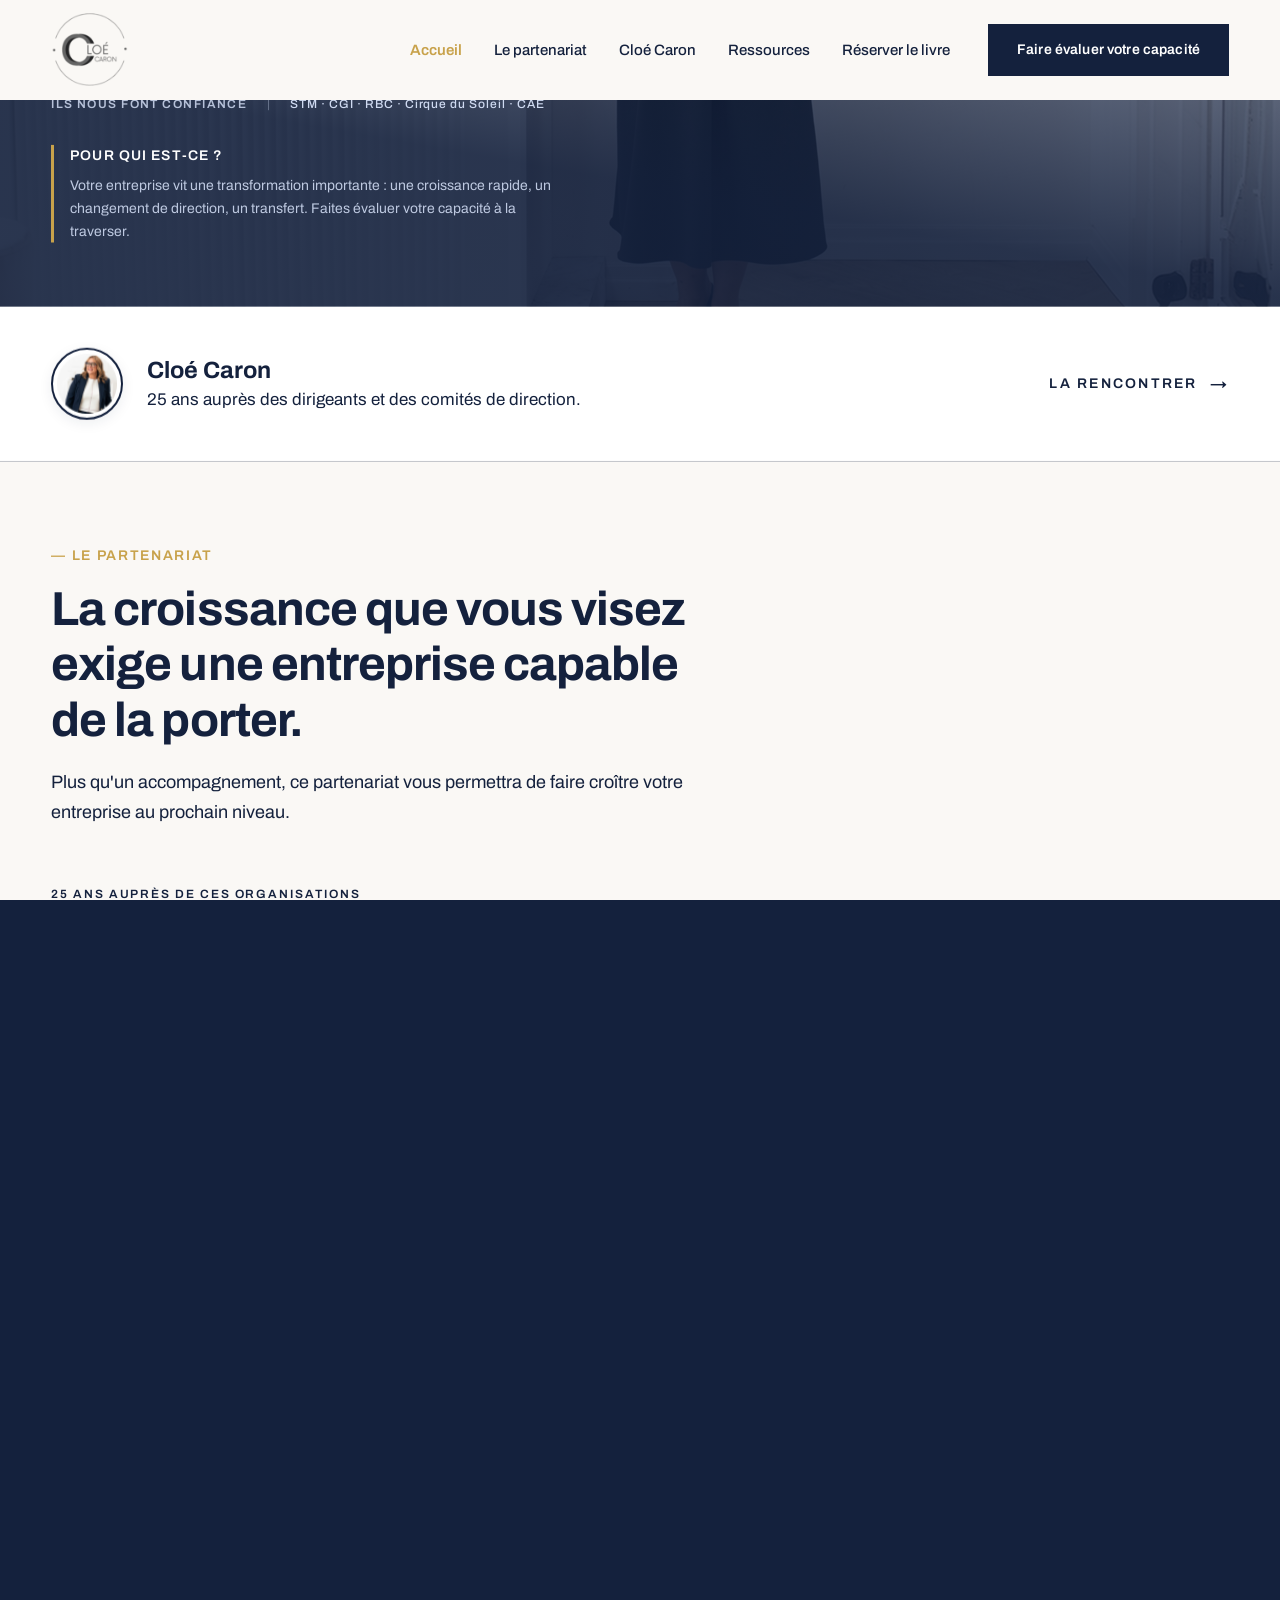
==== commit 1031652f: "Create a new page that is partnership" ====
--- a/index.html
+++ b/index.html
@@ -41,10 +41,10 @@
       <nav class="site-nav" id="site-nav" aria-label="Navigation principale">
         <ul class="site-nav-list">
           <li><a href="index.html" class="nav-link active">Accueil</a></li>
-          <li><a href="#partenariat" class="nav-link">Le partenariat</a></li>
+          <li><a href="partnership.html" class="nav-link">Le partenariat</a></li>
           <li><a href="#cloe-caron" class="nav-link">Cloé Caron</a></li>
           <li><a href="#ressources" class="nav-link">Ressources</a></li>
-          <li><a href="#livre" class="nav-link nav-link-accent">Réserver le livre</a></li>
+          <li><a href="#livre" class="nav-link">Réserver le livre</a></li>
         </ul>
 
         <div class="header-action">
@@ -646,7 +646,7 @@
                   </a>
                 </li>
                 <li>
-                  <a href="#partenariat" class="footer-link">
+                  <a href="partnership.html" class="footer-link">
                     <span class="footer-bullet">•</span> Le partenariat
                   </a>
                 </li>
--- a/assets/css/variables.css
+++ b/assets/css/variables.css
@@ -40,15 +40,24 @@
   --font-primary: 'Archivo', -apple-system, BlinkMacSystemFont, 'Segoe UI', Roboto, Helvetica, Arial, sans-serif;
 
   /* Fluid Typography Clamps */
-  --text-xs: clamp(0.6875rem, 0.65rem + 0.2vw, 0.75rem);       /* 11px - 12px */
-  --text-sm: clamp(0.8125rem, 0.78rem + 0.18vw, 0.875rem);     /* 13px - 14px */
-  --text-base: clamp(0.9375rem, 0.9rem + 0.2vw, 1rem);         /* 15px - 16px */
-  --text-md: clamp(1rem, 0.95rem + 0.3vw, 1.125rem);           /* 16px - 18px */
-  --text-lead: clamp(1.0625rem, 1rem + 0.35vw, 1.25rem);       /* 17px - 20px */
-  --text-xl: clamp(1.25rem, 1.15rem + 0.5vw, 1.5rem);          /* 20px - 24px */
-  --text-2xl: clamp(1.5rem, 1.35rem + 0.8vw, 2rem);           /* 24px - 32px */
-  --text-3xl: clamp(2rem, 1.7rem + 1.5vw, 2.75rem);            /* 32px - 44px */
-  --text-hero: clamp(2.5rem, 2rem + 2.8vw, 3.875rem);          /* 40px - 62px Hero Title */
+  --text-xs: clamp(0.6875rem, 0.65rem + 0.2vw, 0.75rem);
+  /* 11px - 12px */
+  --text-sm: clamp(0.8125rem, 0.78rem + 0.18vw, 0.875rem);
+  /* 13px - 14px */
+  --text-base: clamp(16px, 0.9rem + 0.2vw, 18px);
+  /* 15px - 16px */
+  --text-md: clamp(18px, 0.95rem + 0.3vw, 20px);
+  /* 16px - 18px */
+  --text-lead: clamp(1.0625rem, 1rem + 0.35vw, 1.25rem);
+  /* 17px - 20px */
+  --text-xl: clamp(1.25rem, 1.15rem + 0.5vw, 1.5rem);
+  /* 20px - 24px */
+  --text-2xl: clamp(1.5rem, 1.35rem + 0.8vw, 2rem);
+  /* 24px - 32px */
+  --text-3xl: clamp(2rem, 1.7rem + 1.5vw, 2.75rem);
+  /* 32px - 44px */
+  --text-hero: clamp(2.5rem, 2rem + 2.8vw, 3.875rem);
+  /* 40px - 62px Hero Title */
 
   /* Font Weights */
   --fw-regular: 400;
--- a/assets/css/global.css
+++ b/assets/css/global.css
@@ -309,6 +309,24 @@
   background-color: var(--color-header-btn-hover);
 }
 
+/* Outline Dark Navy Button */
+.btn-outline-dark {
+  background-color: transparent;
+  border-color: var(--color-primary-navy);
+  color: var(--color-primary-navy);
+  padding: 14px 24px;
+}
+
+.btn-outline-dark:hover {
+  background-color: var(--color-primary-navy);
+  border-color: var(--color-primary-navy);
+  color: var(--color-white);
+}
+
+.btn-outline-dark:active {
+  background-color: var(--color-header-btn-hover);
+}
+
 /* White Button Variant */
 .btn-white {
   background-color: var(--color-white);
--- a/assets/css/header.css
+++ b/assets/css/header.css
@@ -70,18 +70,8 @@
 }
 
 .nav-link.active {
-  font-weight: var(--fw-bold);
-  color: var(--color-primary-navy);
-}
-
-/* Accent link in nav: Réserver le livre */
-.nav-link-accent {
-  color: var(--color-accent-gold) !important;
   font-weight: var(--fw-semibold);
-}
-
-.nav-link-accent:hover {
-  color: var(--color-accent-gold-hover) !important;
+  color: var(--color-accent-gold);
 }
 
 /* Header Action Button */
@@ -102,7 +92,7 @@
 }
 
 .header-action .btn:hover {
-  background-color: #1c2e54;
+  background-color: var(--color-header-btn-hover);
 }
 
 /* Mobile Hamburger Toggle */
--- a/assets/css/home.css
+++ b/assets/css/home.css
@@ -49,7 +49,7 @@
   height: 150%;
   pointer-events: none;
   z-index: 2;
-  background: linear-gradient(0deg, #14213de6 40%, rgba(24, 40, 74, 0.5) 65%, rgba(53, 88, 163, 0) 90%);
+  background: linear-gradient(0deg, rgba(20, 33, 61, 0.9) 40%, rgba(24, 40, 74, 0.5) 65%, rgba(53, 88, 163, 0) 90%);
   bottom: -440px;
   left: -180px;
   transform: rotate(10deg);
@@ -91,7 +91,7 @@
   font-size: var(--text-lead);
   font-weight: var(--fw-semibold);
   line-height: var(--lh-relaxed);
-  color: #CFDAF1;
+  color: var(--color-ice-blue);
   margin-bottom: var(--space-8);
 }
 
@@ -129,7 +129,7 @@
 }
 
 .hero-trust-label {
-  font-size: 11px;
+  font-size: var(--text-xs);
   font-weight: var(--fw-semibold);
   letter-spacing: var(--ls-eyebrow);
   color: var(--color-ice-blue);
@@ -140,11 +140,11 @@
   color: var(--color-ice-blue);
   opacity: 0.40;
   margin: 0 var(--space-2);
-  font-weight: 300;
+  font-weight: var(--fw-regular);
 }
 
 .hero-trust-clients {
-  font-size: 12px;
+  font-size: var(--text-xs);
   font-weight: var(--fw-medium);
   letter-spacing: 0.08em;
   color: var(--color-ice-blue);
@@ -158,7 +158,7 @@
 }
 
 .hero-callout-title {
-  font-size: 13px;
+  font-size: var(--text-sm);
   font-weight: var(--fw-semibold);
   letter-spacing: 0.08em;
   color: var(--color-text-white);
@@ -166,7 +166,7 @@
 }
 
 .hero-callout-text {
-  font-size: 14px;
+  font-size: var(--text-sm);
   line-height: 1.65;
   color: var(--color-ice-blue);
   opacity: 0.90;
@@ -274,7 +274,7 @@
    ============================================================================= */
 .founder-strip {
   width: 100%;
-  background-color: #FFFFFF;
+  background-color: var(--color-white);
   border-bottom: 1px solid rgba(0, 0, 0, 0.06);
   padding: clamp(28px, 3.2vw, 42px) 0;
   position: relative;
@@ -300,7 +300,7 @@
   height: 72px;
   flex-shrink: 0;
   border-radius: 50%;
-  border: 2.5px solid #14213D;
+  border: 2.5px solid var(--color-primary-navy);
   overflow: hidden;
   box-shadow: 0 4px 14px rgba(20, 33, 61, 0.08);
 }
@@ -321,7 +321,7 @@
 
 .founder-name {
   font-size: clamp(1.25rem, 1.15rem + 0.4vw, 1.5rem);
-  font-weight: 700;
+  font-weight: var(--fw-bold);
   line-height: 1.2;
   color: var(--color-primary-navy);
   margin: 0;
@@ -329,7 +329,7 @@
 
 .founder-tagline {
   font-size: clamp(0.9375rem, 0.9rem + 0.2vw, 1.0625rem);
-  font-weight: 400;
+  font-weight: var(--fw-regular);
   line-height: 1.4;
   color: var(--color-text-dark);
   margin: 0;
@@ -339,8 +339,8 @@
   display: inline-flex;
   align-items: center;
   gap: 12px;
-  font-size: 13px;
-  font-weight: 600;
+  font-size: var(--text-sm);
+  font-weight: var(--fw-semibold);
   letter-spacing: 0.16em;
   text-transform: uppercase;
   color: var(--color-primary-navy);
@@ -352,7 +352,7 @@
 
 .founder-action-arrow {
   display: inline-block;
-  font-size: 16px;
+  font-size: var(--text-base);
   transition: transform var(--transition-smooth);
 }
 
@@ -411,7 +411,7 @@
 .partnership-title {
   color: var(--color-primary-navy);
   font-size: clamp(2rem, 1.7rem + 1.6vw, 3.125rem);
-  font-weight: 700;
+  font-weight: var(--fw-bold);
   line-height: 1.16;
   letter-spacing: var(--ls-tight);
   margin-bottom: var(--space-5);
@@ -426,8 +426,8 @@
 }
 
 .partnership-ticker-label {
-  font-size: 12px;
-  font-weight: 600;
+  font-size: var(--text-xs);
+  font-weight: var(--fw-semibold);
   letter-spacing: 0.16em;
   text-transform: uppercase;
   color: var(--color-text-dark);
@@ -499,8 +499,8 @@
   display: inline-flex;
   align-items: center;
   white-space: nowrap;
-  font-size: 16px;
-  font-weight: 600;
+  font-size: var(--text-base);
+  font-weight: var(--fw-semibold);
   color: var(--color-primary-navy);
   letter-spacing: -0.01em;
   opacity: 0.90;
@@ -513,11 +513,11 @@
 }
 
 .marquee-item.brand-bold {
-  font-weight: 700;
+  font-weight: var(--fw-bold);
 }
 
 .marquee-item.brand-medium {
-  font-weight: 500;
+  font-weight: var(--fw-medium);
 }
 
 .partnership-bottom {
@@ -532,7 +532,7 @@
   max-width: 680px;
   color: var(--color-primary-navy);
   font-size: var(--text-lead);
-  font-weight: 500;
+  font-weight: var(--fw-medium);
   line-height: 1.65;
   margin: 0;
 }
@@ -543,15 +543,15 @@
 
 .partnership-bottom-cta .btn {
   padding: 16px 32px;
-  font-size: 14px;
-  font-weight: 600;
+  font-size: var(--text-sm);
+  font-weight: var(--fw-semibold);
   background-color: var(--color-primary-navy);
   color: var(--color-white);
   border-radius: 0;
 }
 
 .partnership-bottom-cta .btn:hover {
-  background-color: #1c2e54;
+  background-color: var(--color-header-btn-hover);
 }
 
 @media (max-width: 991px) {
@@ -583,7 +583,7 @@
   }
 
   .partnership-lead {
-    font-size: 15px;
+    font-size: var(--text-base);
     margin-bottom: 32px;
   }
 
@@ -604,11 +604,11 @@
   }
 
   .marquee-item {
-    font-size: 15px;
+    font-size: var(--text-base);
   }
 
   .partnership-bottom-text {
-    font-size: 15px;
+    font-size: var(--text-base);
     line-height: 1.6;
   }
 }
@@ -640,7 +640,7 @@
 .problem-title {
   color: var(--color-text-dark);
   font-size: var(--text-3xl);
-  font-weight: 700;
+  font-weight: var(--fw-bold);
   line-height: 1.22;
   letter-spacing: var(--ls-tight);
   text-wrap: balance;
@@ -667,8 +667,8 @@
 .problem-card {
   display: flex;
   flex-direction: column;
-  background-color: #FAFAF8;
-  border: 1px solid #E4DDD2;
+  background-color: var(--color-bg-offwhite);
+  border: 1px solid rgba(20, 33, 61, 0.12);
   padding: clamp(36px, 4vw, 48px) clamp(24px, 3vw, 36px);
   min-height: 430px;
   border-radius: 0;
@@ -680,7 +680,7 @@
 }
 
 .problem-card:hover {
-  box-shadow: 0px 10px 50px 0px #0000001A;
+  box-shadow: 0px 10px 50px 0px rgba(20, 33, 61, 0.1);
 }
 
 .problem-card-icon-wrap {
@@ -697,8 +697,8 @@
 }
 
 .problem-card-number {
-  font-size: 13px;
-  font-weight: 600;
+  font-size: var(--text-sm);
+  font-weight: var(--fw-semibold);
   letter-spacing: 1px;
   color: var(--color-accent-gold);
   margin-bottom: var(--space-4);
@@ -708,16 +708,16 @@
 .problem-card-title {
   color: var(--color-text-dark);
   font-size: clamp(1.2rem, 1.1rem + 0.4vw, 1.45rem);
-  font-weight: 700;
+  font-weight: var(--fw-bold);
   line-height: 1.3;
   margin-bottom: var(--space-4);
 }
 
 .problem-card-desc {
   color: var(--color-text-dark);
-  font-size: 15px;
+  font-size: var(--text-base);
   line-height: 1.62;
-  font-weight: 400;
+  font-weight: var(--fw-regular);
   margin: 0;
 }
 
@@ -790,7 +790,7 @@
 .model-5p-eyebrow {
   margin-bottom: var(--space-4);
   font-size: 12.5px;
-  font-weight: 600;
+  font-weight: var(--fw-semibold);
   letter-spacing: 0.16em;
   text-transform: uppercase;
 }
@@ -798,7 +798,7 @@
 .model-5p-title {
   color: var(--color-white);
   font-size: clamp(2.25rem, 1.8rem + 2vw, 3.5rem);
-  font-weight: 700;
+  font-weight: var(--fw-bold);
   line-height: 1.15;
   letter-spacing: var(--ls-tight);
   margin: 0;
@@ -814,8 +814,8 @@
   border: 1px solid var(--color-white);
   color: var(--color-primary-navy);
   padding: 14px 30px;
-  font-size: 14px;
-  font-weight: 600;
+  font-size: var(--text-sm);
+  font-weight: var(--fw-semibold);
   border-radius: 0;
   display: inline-flex;
   align-items: center;
@@ -909,7 +909,7 @@
 
 .process-step-num {
   font-size: clamp(2.75rem, 2.2rem + 1.8vw, 4rem);
-  font-weight: 700;
+  font-weight: var(--fw-bold);
   line-height: 1;
   color: var(--color-slate-gray);
   margin-bottom: var(--space-3);
@@ -924,7 +924,7 @@
 .process-step-title {
   color: var(--color-white);
   font-size: clamp(1.15rem, 1.05rem + 0.3vw, 1.4rem);
-  font-weight: 700;
+  font-weight: var(--fw-bold);
   line-height: 1.25;
   margin-bottom: var(--space-2);
   letter-spacing: -0.01em;
@@ -940,7 +940,7 @@
   color: var(--color-ice-blue);
   font-size: 14.5px;
   line-height: 1.55;
-  font-weight: 400;
+  font-weight: var(--fw-regular);
   margin: 0;
   opacity: 0.55;
   transition: opacity 0.35s ease;
@@ -960,8 +960,8 @@
 }
 
 .other-methods-eyebrow {
-  font-size: 12px;
-  font-weight: 600;
+  font-size: var(--text-xs);
+  font-weight: var(--fw-semibold);
   letter-spacing: 0.16em;
   text-transform: uppercase;
   color: var(--color-ice-blue);
@@ -1019,14 +1019,14 @@
 .method-card-title {
   color: var(--color-white);
   font-size: clamp(1.2rem, 1.05rem + 0.5vw, 1.55rem);
-  font-weight: 700;
+  font-weight: var(--fw-bold);
   line-height: 1.25;
   margin-bottom: 8px;
   letter-spacing: -0.01em;
 }
 
 .method-card-title .text-ice {
-  font-weight: 300;
+  font-weight: var(--fw-regular);
   font-size: 0.95em;
   color: rgba(220, 230, 245, 0.78);
   letter-spacing: normal;
@@ -1036,7 +1036,7 @@
   color: rgba(220, 230, 245, 0.85);
   font-size: 14.5px;
   line-height: 1.4;
-  font-weight: 400;
+  font-weight: var(--fw-regular);
   margin-bottom: 8px;
   white-space: nowrap;
 }
@@ -1044,7 +1044,7 @@
 .method-book-ref {
   color: var(--color-white);
   font-size: 14.5px;
-  font-weight: 500;
+  font-weight: var(--fw-medium);
   margin-bottom: 16px;
   white-space: nowrap;
 }
@@ -1060,9 +1060,9 @@
   align-items: center;
   padding: 4px 10px;
   font-size: 11.5px;
-  font-weight: 400;
+  font-weight: var(--fw-regular);
   letter-spacing: 0.01em;
-  background-color: #0A111F;
+  background-color: var(--color-bg-dark);
   color: rgba(220, 230, 245, 0.9);
   border: 1px solid rgba(255, 255, 255, 0.12);
   border-radius: 9999px;
@@ -1085,8 +1085,8 @@
 
 .methods-bottom-action .btn {
   padding: 16px 40px;
-  font-size: 15px;
-  font-weight: 700;
+  font-size: var(--text-base);
+  font-weight: var(--fw-bold);
   border-radius: 0;
   min-width: 230px;
 }
@@ -1201,7 +1201,7 @@
   }
 
   .process-step-desc {
-    font-size: 14px;
+    font-size: var(--text-sm);
     line-height: 1.5;
     opacity: 0.85 !important;
     color: var(--color-ice-blue);
@@ -1276,7 +1276,7 @@
   align-items: center;
   gap: 6px;
   font-size: 12.5px;
-  font-weight: 600;
+  font-weight: var(--fw-semibold);
   letter-spacing: 0.16em;
   text-transform: uppercase;
   color: var(--color-slate-gray);
@@ -1290,7 +1290,7 @@
 .founder-section-name {
   color: var(--color-primary-navy);
   font-size: clamp(2.5rem, 2.2rem + 1.8vw, 3.75rem);
-  font-weight: 800;
+  font-weight: var(--fw-bold);
   line-height: 1.1;
   letter-spacing: var(--ls-tight);
   margin-bottom: clamp(20px, 2.5vw, 32px);
@@ -1305,7 +1305,7 @@
 .founder-quote-text {
   color: var(--color-primary-navy);
   font-size: clamp(1.4rem, 1.25rem + 0.8vw, 1.95rem);
-  font-weight: 600;
+  font-weight: var(--fw-semibold);
   line-height: 1.28;
   letter-spacing: -0.015em;
   margin-bottom: 12px;
@@ -1314,8 +1314,8 @@
 .founder-quote-author {
   display: block;
   color: var(--color-slate-gray);
-  font-size: 12px;
-  font-weight: 600;
+  font-size: var(--text-xs);
+  font-weight: var(--fw-semibold);
   letter-spacing: 0.14em;
   text-transform: uppercase;
   font-style: normal;
@@ -1350,16 +1350,16 @@
 
 .credential-label {
   color: var(--color-slate-gray);
-  font-size: 12px;
-  font-weight: 600;
+  font-size: var(--text-xs);
+  font-weight: var(--fw-semibold);
   letter-spacing: 0.14em;
   text-transform: uppercase;
 }
 
 .credential-value {
   color: var(--color-primary-navy);
-  font-size: 15px;
-  font-weight: 700;
+  font-size: var(--text-base);
+  font-weight: var(--fw-bold);
   line-height: 1.4;
 }
 
@@ -1443,8 +1443,8 @@
   align-items: center;
   justify-content: center;
   gap: 8px;
-  font-size: 13px;
-  font-weight: 600;
+  font-size: var(--text-sm);
+  font-weight: var(--fw-semibold);
   letter-spacing: 0.16em;
   text-transform: uppercase;
   color: var(--color-primary-navy);
@@ -1453,13 +1453,13 @@
 
 .team-testimonials-eyebrow .eyebrow-dash {
   color: var(--color-accent-gold);
-  font-weight: 700;
+  font-weight: var(--fw-bold);
 }
 
 .team-testimonials-title {
   color: var(--color-primary-navy);
   font-size: clamp(2.25rem, 1.8rem + 1.8vw, 3.25rem);
-  font-weight: 700;
+  font-weight: var(--fw-bold);
   line-height: 1.16;
   letter-spacing: var(--ls-tight);
   margin: 0;
@@ -1489,7 +1489,7 @@
 
 .testimonial-item-eyebrow {
   font-size: 12.5px;
-  font-weight: 600;
+  font-weight: var(--fw-semibold);
   letter-spacing: 0.15em;
   text-transform: uppercase;
   color: var(--color-primary-navy);
@@ -1500,7 +1500,7 @@
   color: var(--color-text-dark);
   font-size: clamp(1rem, 0.95rem + 0.25vw, 1.1rem);
   line-height: 1.72;
-  font-weight: 400;
+  font-weight: var(--fw-regular);
   margin: 0 0 clamp(28px, 3.2vw, 36px) 0;
   flex-grow: 1;
 }
@@ -1519,7 +1519,7 @@
   display: flex;
   align-items: center;
   justify-content: center;
-  border: 2px solid var(--Gold, #C8A24B);
+  border: 2px solid var(--color-accent-gold);
   border-radius: 50%;
   padding: 3px;
 }
@@ -1540,7 +1540,7 @@
 .testimonial-author-name {
   color: var(--color-primary-navy);
   font-size: 16.5px;
-  font-weight: 700;
+  font-weight: var(--fw-bold);
   line-height: 1.25;
   margin: 0;
 }
@@ -1548,7 +1548,7 @@
 .testimonial-author-role {
   color: var(--color-slate-gray);
   font-size: 13.5px;
-  font-weight: 500;
+  font-weight: var(--fw-medium);
   line-height: 1.4;
 }
 
@@ -1567,15 +1567,15 @@
   color: var(--color-white);
   padding: 16px 44px;
   font-size: 14.5px;
-  font-weight: 600;
+  font-weight: var(--fw-semibold);
   border-radius: 0 !important;
   letter-spacing: 0.02em;
   transition: background-color var(--transition-fast), color var(--transition-fast), border-color var(--transition-fast);
 }
 
 .testimonials-bottom-action .btn:hover {
-  background-color: #1b2c52;
-  border-color: #1b2c52;
+  background-color: var(--color-header-btn-hover);
+  border-color: var(--color-header-btn-hover);
   color: var(--color-white);
 }
 
@@ -1606,7 +1606,7 @@
   }
 
   .testimonial-quote-text {
-    font-size: 15px;
+    font-size: var(--text-base);
     line-height: 1.62;
     margin-bottom: 20px;
   }
@@ -1618,7 +1618,7 @@
   }
 
   .testimonial-author-name {
-    font-size: 15px;
+    font-size: var(--text-base);
   }
 
   .testimonial-author-role {
@@ -1652,8 +1652,8 @@
   display: inline-flex;
   align-items: center;
   gap: 8px;
-  font-size: 13px;
-  font-weight: 600;
+  font-size: var(--text-sm);
+  font-weight: var(--fw-semibold);
   letter-spacing: 0.16em;
   text-transform: uppercase;
   color: var(--color-slate-gray);
@@ -1662,12 +1662,12 @@
 
 .difference-eyebrow .eyebrow-dash {
   color: var(--color-accent-gold);
-  font-weight: 700;
+  font-weight: var(--fw-bold);
 }
 
 .difference-title {
   font-size: var(--text-2xl);
-  font-weight: 700;
+  font-weight: var(--fw-bold);
   line-height: 1.22;
   letter-spacing: var(--ls-tight);
   margin: 0 0 clamp(36px, 4vw, 52px) 0;
@@ -1702,15 +1702,15 @@
   color: var(--color-white);
   padding: 16px 38px;
   font-size: 14.5px;
-  font-weight: 600;
+  font-weight: var(--fw-semibold);
   border-radius: 0 !important;
   letter-spacing: 0.01em;
   transition: background-color var(--transition-fast), color var(--transition-fast), border-color var(--transition-fast);
 }
 
 .difference-action .btn:hover {
-  background-color: #1b2c52;
-  border-color: #1b2c52;
+  background-color: var(--color-header-btn-hover);
+  border-color: var(--color-header-btn-hover);
   color: var(--color-white);
 }
 
@@ -1720,7 +1720,7 @@
   }
 
   .difference-eyebrow {
-    font-size: 12px;
+    font-size: var(--text-xs);
     margin-bottom: 16px;
   }
 
@@ -1759,8 +1759,8 @@
   align-items: center;
   justify-content: center;
   gap: 8px;
-  font-size: 13px;
-  font-weight: 600;
+  font-size: var(--text-sm);
+  font-weight: var(--fw-semibold);
   letter-spacing: 0.16em;
   text-transform: uppercase;
   color: var(--color-accent-gold);
@@ -1769,13 +1769,13 @@
 
 .home-cta-eyebrow .eyebrow-dash {
   color: var(--color-accent-gold);
-  font-weight: 700;
+  font-weight: var(--fw-bold);
 }
 
 .home-cta-title {
   color: var(--color-white);
   font-size: clamp(2.25rem, 1.8rem + 1.8vw, 3.25rem);
-  font-weight: 600;
+  font-weight: var(--fw-semibold);
   line-height: 1.18;
   letter-spacing: var(--ls-tight);
   margin: 0 0 clamp(18px, 2.2vw, 24px) 0;
@@ -1785,7 +1785,7 @@
   color: var(--color-white);
   font-size: clamp(1rem, 0.95rem + 0.25vw, 1.15rem);
   line-height: 1.62;
-  font-weight: 400;
+  font-weight: var(--fw-regular);
   max-width: 780px;
   margin: 0 auto clamp(36px, 4vw, 48px);
 }
@@ -1801,7 +1801,7 @@
 .home-cta-actions .btn {
   padding: 16px 36px;
   font-size: 14.5px;
-  font-weight: 600;
+  font-weight: var(--fw-semibold);
   border-radius: 0 !important;
   letter-spacing: 0.01em;
 }
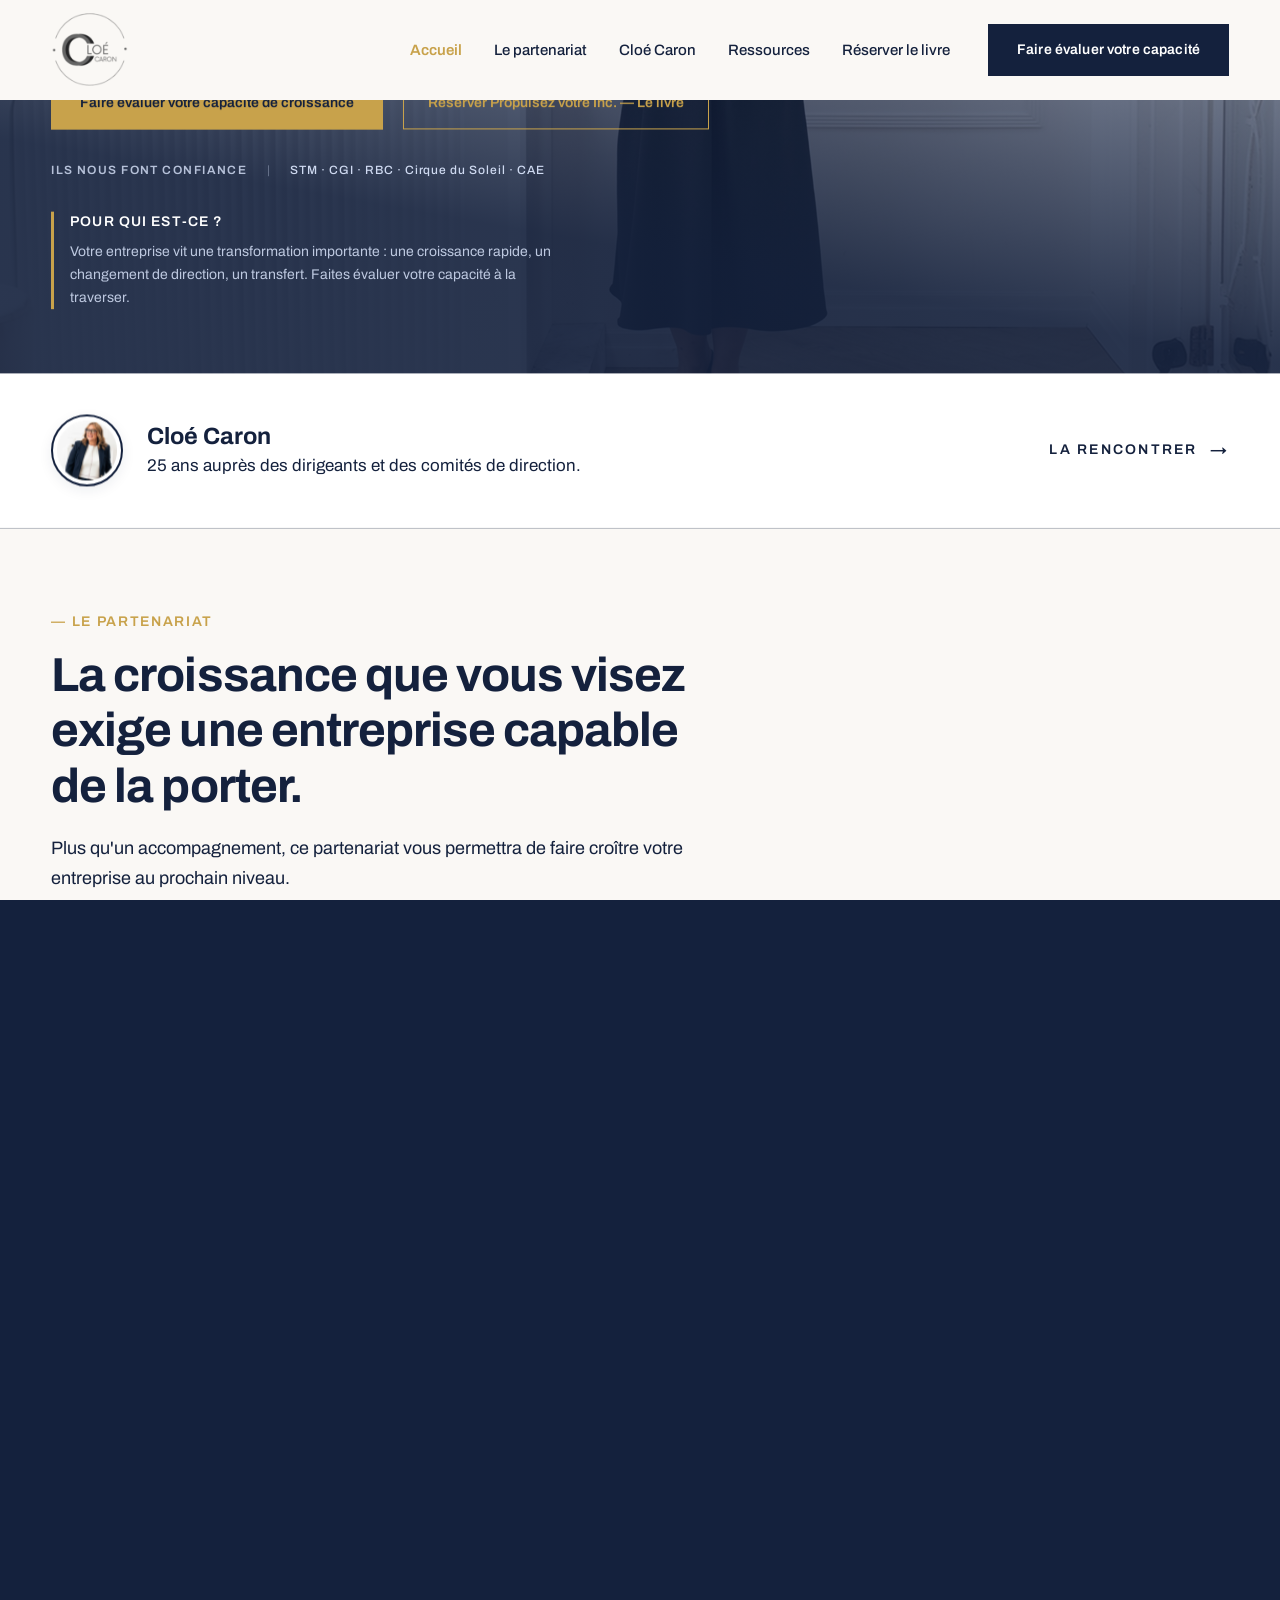
==== commit f0e97d4f: "Create a new page that is Podcasts" ====
--- a/index.html
+++ b/index.html
@@ -663,7 +663,7 @@
               <h3 class="footer-col-title">CONTENU</h3>
               <ul class="footer-links-list">
                 <li>
-                  <a href="#podcast" class="footer-link">
+                  <a href="podcasts.html" class="footer-link">
                     <span class="footer-bullet">•</span> Podcast — Confessions de Leaders
                   </a>
                 </li>
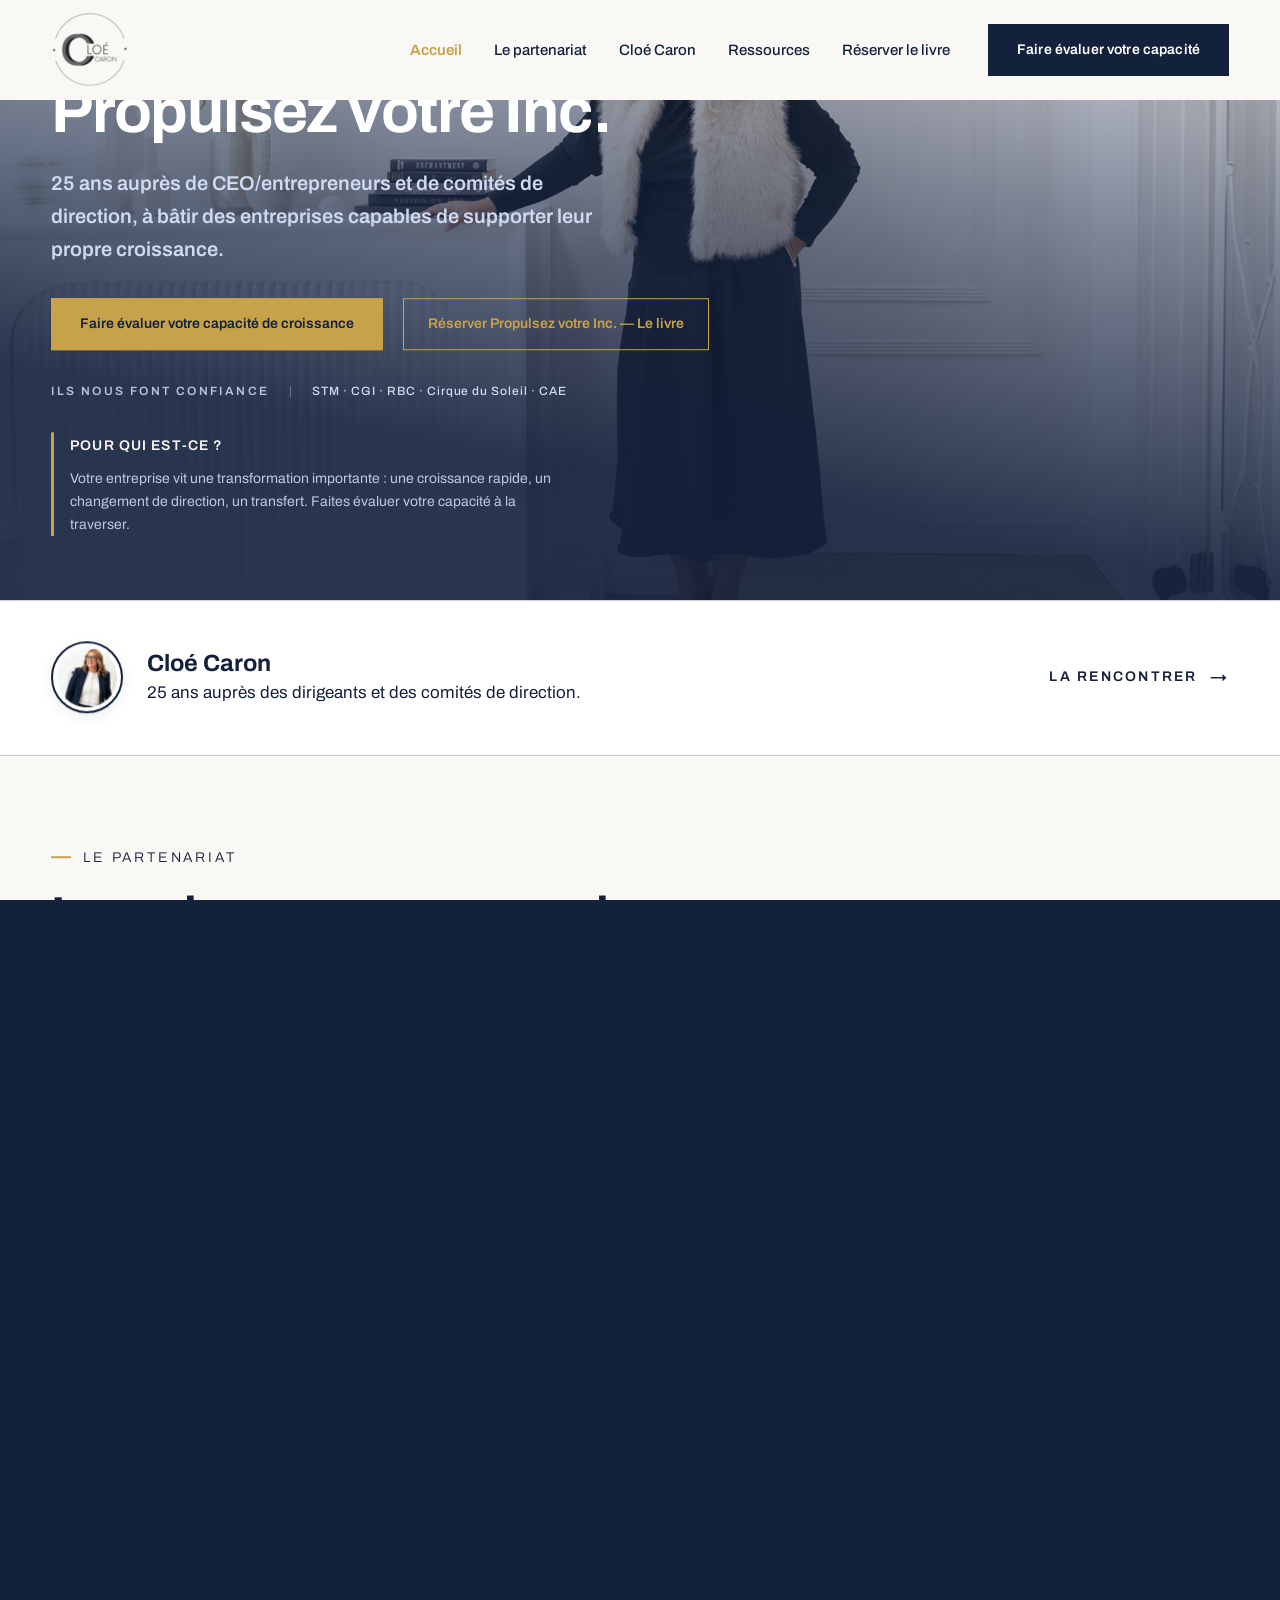
==== commit 9e897c1d: "eyebrow issues fixed" ====
--- a/index.html
+++ b/index.html
@@ -76,8 +76,8 @@
       <div class="container">
         <div class="hero-content-wrapper">
           <!-- Eyebrow Subtitle -->
-          <div class="hero-eyebrow eyebrow text-gold mb-3">
-            — DE CLOÉ CARON
+          <div class="hero-eyebrow eyebrow mb-3">
+            <span class="eyebrow-dash">—</span> DE CLOÉ CARON
           </div>
 
           <!-- Main Hero Title -->
@@ -154,8 +154,8 @@
       <div class="container">
         <!-- Section Header -->
         <header class="partnership-header">
-          <div class="partnership-eyebrow eyebrow text-gold">
-            — LE PARTENARIAT
+          <div class="partnership-eyebrow eyebrow">
+            <span class="eyebrow-dash">—</span> LE PARTENARIAT
           </div>
           <h2 class="partnership-title h2 text-dark">
             La croissance que vous visez<br>
@@ -222,8 +222,8 @@
       <div class="container">
         <!-- Section Header (Centered) -->
         <header class="problem-header">
-          <div class="problem-eyebrow eyebrow text-gold">
-            — LE PROBLÈME
+          <div class="problem-eyebrow eyebrow">
+            <span class="eyebrow-dash">—</span> LE PROBLÈME
           </div>
           <h2 class="problem-title h2 text-dark">
             Le problème est rarement un enjeu de stratégie, c'est la capacité à l’exécuter. Voilà ce qui fera la différence pour votre prochaine phase de croissance.
@@ -274,7 +274,7 @@
         <!-- Section Header (Title & Detail Action CTA) -->
         <header class="model-5p-header">
           <div class="model-5p-header-left">
-            <div class="model-5p-eyebrow eyebrow text-gold">
+            <div class="model-5p-eyebrow eyebrow">
               <span class="eyebrow-dash">—</span> LE MODÈLE 5P
             </div>
             <h2 class="model-5p-title h2 text-white">
@@ -406,7 +406,7 @@
           <!-- Left Column: Content, Quote, Bio & Credentials -->
           <div class="founder-content-col">
             <!-- Eyebrow -->
-            <div class="founder-section-eyebrow eyebrow text-gold">
+            <div class="founder-section-eyebrow eyebrow">
               <span class="eyebrow-dash">—</span> FONDATRICE <span class="eyebrow-sep">—</span> O2COACHING
             </div>
 
--- a/assets/css/variables.css
+++ b/assets/css/variables.css
@@ -60,6 +60,7 @@
   /* 40px - 62px Hero Title */
 
   /* Font Weights */
+  --fw-light: 300;
   --fw-regular: 400;
   --fw-medium: 500;
   --fw-semibold: 600;
@@ -75,7 +76,7 @@
   --ls-tight: -0.02em;
   --ls-normal: 0em;
   --ls-wide: 0.04em;
-  --ls-eyebrow: 0.12em;
+  --ls-eyebrow: 0.2em;
 
   /* --- Spacing & Sizing Tokens --- */
   --space-1: 4px;
--- a/assets/css/global.css
+++ b/assets/css/global.css
@@ -181,11 +181,47 @@
 
 .eyebrow,
 .text-eyebrow {
-  font-size: var(--text-sm);
-  font-weight: var(--fw-semibold);
+  display: inline-flex;
+  align-items: center;
+  gap: 12px;
+  color: var(--color-primary-navy);
+  font-family: var(--font-primary);
+  font-size: 14px;
+  font-weight: var(--fw-light);
+  line-height: 27px;
+  letter-spacing: var(--ls-eyebrow);
   text-transform: uppercase;
-  letter-spacing: var(--ls-eyebrow);
-  line-height: var(--lh-normal);
+}
+
+.eyebrow-dash {
+  display: inline-block;
+  width: 20px;
+  height: 2px;
+  background-color: var(--color-accent-gold);
+  color: transparent;
+  font-size: 0;
+  line-height: 0;
+  flex-shrink: 0;
+  vertical-align: middle;
+}
+
+/* Eyebrow color on dark backgrounds */
+.text-white .eyebrow,
+.eyebrow.text-white,
+[data-theme="dark"] .eyebrow,
+.bg-dark .eyebrow,
+.site-dark .eyebrow,
+.books-laws .eyebrow,
+.books-cta-banner .eyebrow,
+.books-cta-section .eyebrow,
+.about-cta-section .eyebrow,
+.home-cta .eyebrow,
+.home-cta-section .eyebrow,
+.partnership-hero .eyebrow,
+.podcast-episode .eyebrow,
+.podcast-hero-left .eyebrow,
+.model-5p-section .eyebrow {
+  color: var(--color-bg-offwhite);
 }
 
 .text-lead {
--- a/assets/css/home.css
+++ b/assets/css/home.css
@@ -66,10 +66,14 @@
 .hero-eyebrow {
   display: inline-flex;
   align-items: center;
-  font-size: var(--text-sm);
-  font-weight: var(--fw-semibold);
+  gap: 12px;
+  font-family: var(--font-primary);
+  font-size: 14px;
+  font-weight: var(--fw-light);
+  line-height: 27px;
   letter-spacing: var(--ls-eyebrow);
-  color: var(--color-accent-gold);
+  text-transform: uppercase;
+  color: var(--color-bg-offwhite);
   margin-bottom: var(--space-4);
 }
 
@@ -405,6 +409,13 @@
 }
 
 .partnership-eyebrow {
+  color: var(--color-primary-navy);
+  font-family: var(--font-primary);
+  font-size: 14px;
+  font-weight: var(--fw-light);
+  line-height: 27px;
+  letter-spacing: var(--ls-eyebrow);
+  text-transform: uppercase;
   margin-bottom: var(--space-4);
 }
 
@@ -634,6 +645,14 @@
 .problem-eyebrow {
   display: inline-flex;
   align-items: center;
+  gap: 12px;
+  color: var(--color-primary-navy);
+  font-family: var(--font-primary);
+  font-size: 14px;
+  font-weight: var(--fw-light);
+  line-height: 27px;
+  letter-spacing: var(--ls-eyebrow);
+  text-transform: uppercase;
   margin-bottom: var(--space-4);
 }
 
@@ -788,11 +807,17 @@
 }
 
 .model-5p-eyebrow {
+  display: inline-flex;
+  align-items: center;
+  gap: 12px;
+  color: var(--color-bg-offwhite);
+  font-family: var(--font-primary);
+  font-size: 14px;
+  font-weight: var(--fw-light);
+  line-height: 27px;
+  letter-spacing: var(--ls-eyebrow);
+  text-transform: uppercase;
   margin-bottom: var(--space-4);
-  font-size: 12.5px;
-  font-weight: var(--fw-semibold);
-  letter-spacing: 0.16em;
-  text-transform: uppercase;
 }
 
 .model-5p-title {
@@ -1274,17 +1299,27 @@
 .founder-section-eyebrow {
   display: inline-flex;
   align-items: center;
-  gap: 6px;
-  font-size: 12.5px;
-  font-weight: var(--fw-semibold);
-  letter-spacing: 0.16em;
+  gap: 12px;
+  font-family: var(--font-primary);
+  font-size: 14px;
+  font-weight: var(--fw-light);
+  line-height: 27px;
+  letter-spacing: var(--ls-eyebrow);
   text-transform: uppercase;
-  color: var(--color-slate-gray);
+  color: var(--color-primary-navy);
   margin-bottom: clamp(16px, 2vw, 24px);
 }
 
 .founder-section-eyebrow .eyebrow-dash {
-  color: var(--color-accent-gold);
+  display: inline-block;
+  width: 20px;
+  height: 2px;
+  background-color: var(--color-accent-gold);
+  color: transparent;
+  font-size: 0;
+  line-height: 0;
+  flex-shrink: 0;
+  vertical-align: middle;
 }
 
 .founder-section-name {
@@ -1442,18 +1477,27 @@
   display: inline-flex;
   align-items: center;
   justify-content: center;
-  gap: 8px;
-  font-size: var(--text-sm);
-  font-weight: var(--fw-semibold);
-  letter-spacing: 0.16em;
+  gap: 12px;
+  font-family: var(--font-primary);
+  font-size: 14px;
+  font-weight: var(--fw-light);
+  line-height: 27px;
+  letter-spacing: var(--ls-eyebrow);
   text-transform: uppercase;
   color: var(--color-primary-navy);
   margin-bottom: clamp(14px, 1.8vw, 20px);
 }
 
 .team-testimonials-eyebrow .eyebrow-dash {
-  color: var(--color-accent-gold);
-  font-weight: var(--fw-bold);
+  display: inline-block;
+  width: 20px;
+  height: 2px;
+  background-color: var(--color-accent-gold);
+  color: transparent;
+  font-size: 0;
+  line-height: 0;
+  flex-shrink: 0;
+  vertical-align: middle;
 }
 
 .team-testimonials-title {
@@ -1651,18 +1695,27 @@
 .difference-eyebrow {
   display: inline-flex;
   align-items: center;
-  gap: 8px;
-  font-size: var(--text-sm);
-  font-weight: var(--fw-semibold);
-  letter-spacing: 0.16em;
+  gap: 12px;
+  font-family: var(--font-primary);
+  font-size: 14px;
+  font-weight: var(--fw-light);
+  line-height: 27px;
+  letter-spacing: var(--ls-eyebrow);
   text-transform: uppercase;
-  color: var(--color-slate-gray);
+  color: var(--color-primary-navy);
   margin-bottom: clamp(22px, 2.6vw, 32px);
 }
 
 .difference-eyebrow .eyebrow-dash {
-  color: var(--color-accent-gold);
-  font-weight: var(--fw-bold);
+  display: inline-block;
+  width: 20px;
+  height: 2px;
+  background-color: var(--color-accent-gold);
+  color: transparent;
+  font-size: 0;
+  line-height: 0;
+  flex-shrink: 0;
+  vertical-align: middle;
 }
 
 .difference-title {
@@ -1758,18 +1811,27 @@
   display: inline-flex;
   align-items: center;
   justify-content: center;
-  gap: 8px;
-  font-size: var(--text-sm);
-  font-weight: var(--fw-semibold);
-  letter-spacing: 0.16em;
+  gap: 12px;
+  font-family: var(--font-primary);
+  font-size: 14px;
+  font-weight: var(--fw-light);
+  line-height: 27px;
+  letter-spacing: var(--ls-eyebrow);
   text-transform: uppercase;
-  color: var(--color-accent-gold);
+  color: var(--color-bg-offwhite);
   margin-bottom: clamp(18px, 2.2vw, 26px);
 }
 
 .home-cta-eyebrow .eyebrow-dash {
-  color: var(--color-accent-gold);
-  font-weight: var(--fw-bold);
+  display: inline-block;
+  width: 20px;
+  height: 2px;
+  background-color: var(--color-accent-gold);
+  color: transparent;
+  font-size: 0;
+  line-height: 0;
+  flex-shrink: 0;
+  vertical-align: middle;
 }
 
 .home-cta-title {
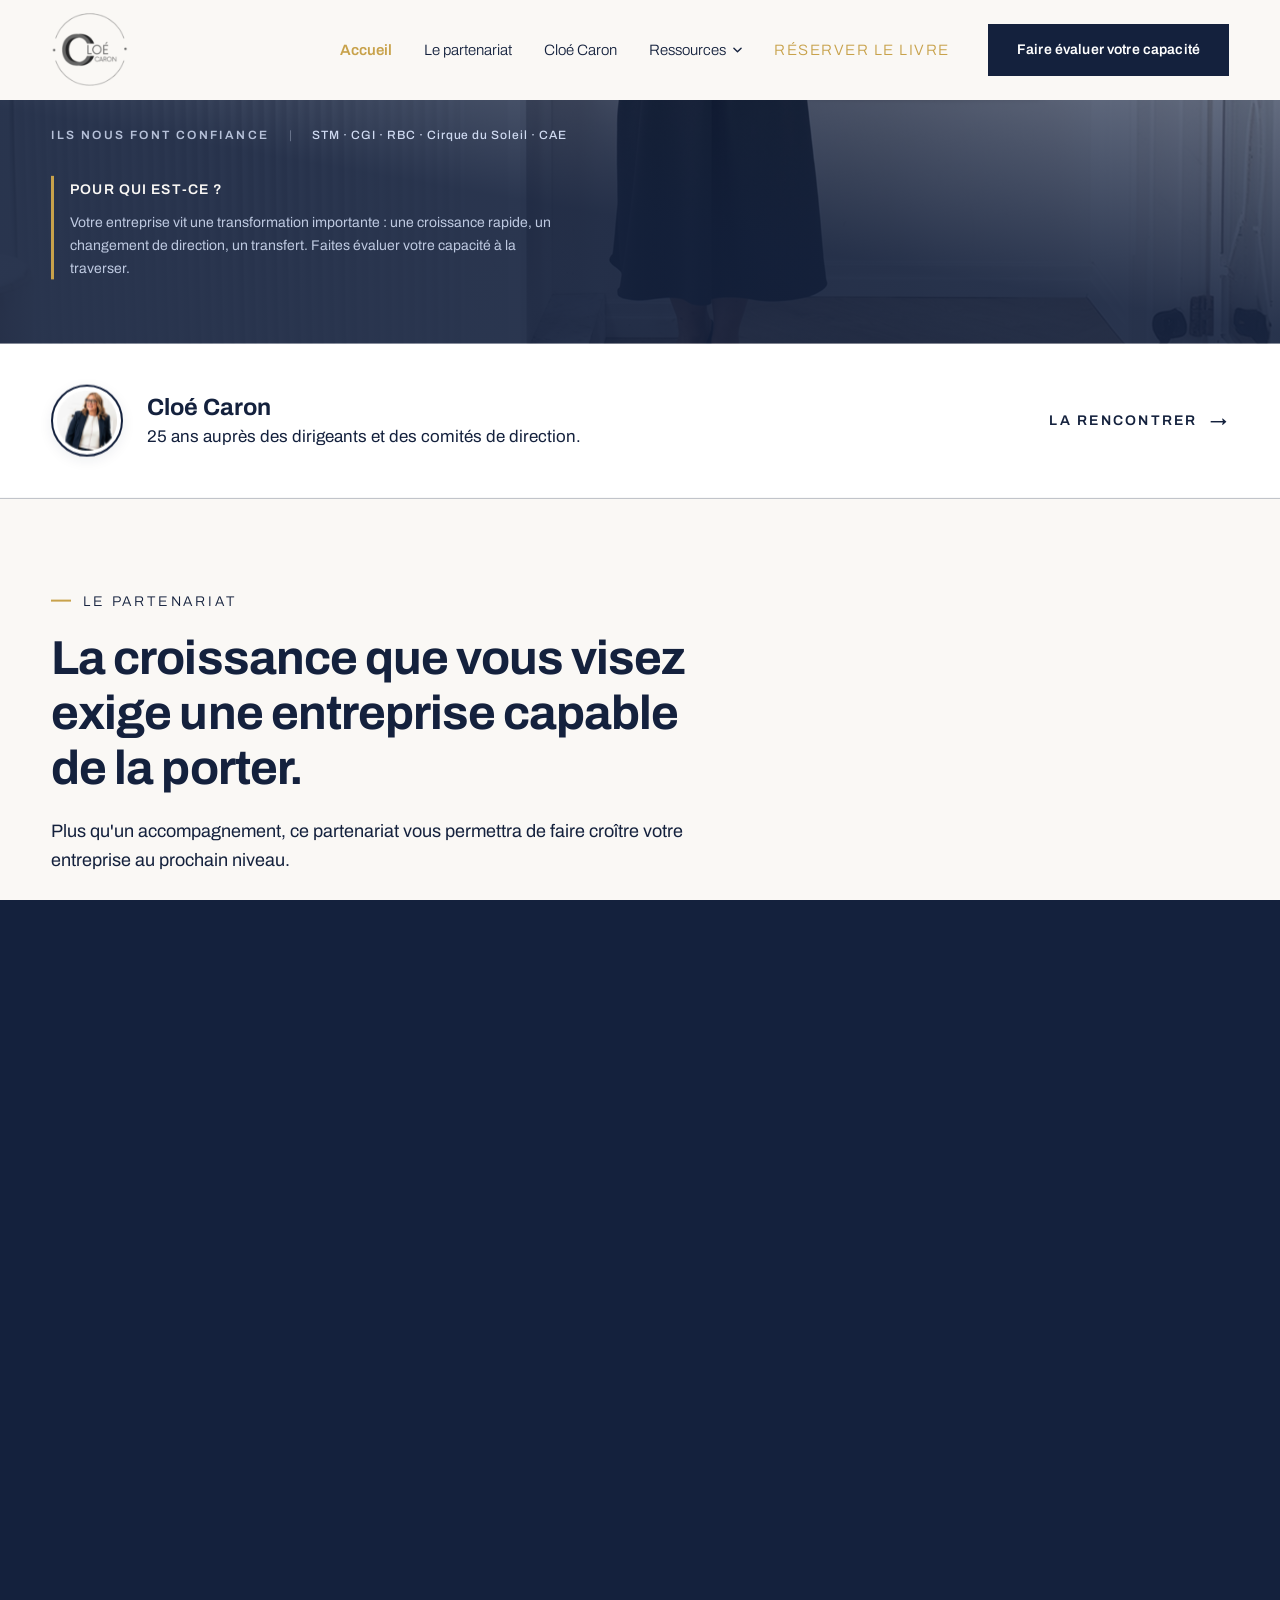
==== commit 5f4b1c55: "header changes and some css fixes" ====
--- a/index.html
+++ b/index.html
@@ -42,13 +42,24 @@
         <ul class="site-nav-list">
           <li><a href="index.html" class="nav-link active">Accueil</a></li>
           <li><a href="partnership.html" class="nav-link">Le partenariat</a></li>
-          <li><a href="#cloe-caron" class="nav-link">Cloé Caron</a></li>
-          <li><a href="#ressources" class="nav-link">Ressources</a></li>
-          <li><a href="#livre" class="nav-link">Réserver le livre</a></li>
+          <li><a href="about.html" class="nav-link">Cloé Caron</a></li>
+          <li class="nav-item-dropdown">
+            <a href="podcasts.html" class="nav-link dropdown-toggle" id="nav-dropdown-toggle" aria-haspopup="true" aria-expanded="false">
+              <span>Ressources</span>
+              <svg class="dropdown-chevron" width="10" height="6" viewBox="0 0 10 6" fill="none" xmlns="http://www.w3.org/2000/svg" aria-hidden="true">
+                <path d="M1 1L5 5L9 1" stroke="currentColor" stroke-width="1.5" stroke-linecap="round" stroke-linejoin="round"/>
+              </svg>
+            </a>
+            <ul class="dropdown-menu" aria-label="Sous-menu Ressources">
+              <li><a href="podcasts.html" class="dropdown-link">The Podcasts</a></li>
+              <li><a href="books.html" class="dropdown-link">Books</a></li>
+            </ul>
+          </li>
+          <li><a href="books.html" class="nav-link">Réserver le livre</a></li>
         </ul>
 
         <div class="header-action">
-          <a href="#evaluer" class="btn btn-dark" id="header-cta-btn">Faire évaluer votre capacité</a>
+          <a href="partnership.html#evaluer" class="btn btn-dark" id="header-cta-btn">Faire évaluer votre capacité</a>
         </div>
       </nav>
     </div>
@@ -651,7 +662,7 @@
                   </a>
                 </li>
                 <li>
-                  <a href="#cloe-caron" class="footer-link">
+                  <a href="about.html" class="footer-link">
                     <span class="footer-bullet">•</span> Cloé Caron
                   </a>
                 </li>
@@ -668,12 +679,12 @@
                   </a>
                 </li>
                 <li>
-                  <a href="#youtube" class="footer-link">
+                  <a href="https://www.youtube.com/@CloeCaron" target="_blank" rel="noopener" class="footer-link">
                     <span class="footer-bullet">•</span> Chaîne YouTube
                   </a>
                 </li>
                 <li>
-                  <a href="#prevente-livre" class="footer-link">
+                  <a href="books.html" class="footer-link">
                     <span class="footer-bullet">•</span> Lancement du prochain livre
                   </a>
                 </li>
--- a/assets/css/header.css
+++ b/assets/css/header.css
@@ -57,12 +57,13 @@
 
 .nav-link {
   font-size: 15px;
-  font-weight: var(--fw-medium);
+  font-weight: var(--fw-light);
   color: var(--color-header-nav);
   position: relative;
   padding: 8px 0;
   transition: color var(--transition-fast);
   white-space: nowrap;
+  text-decoration: none;
 }
 
 .nav-link:hover {
@@ -72,6 +73,121 @@
 .nav-link.active {
   font-weight: var(--fw-semibold);
   color: var(--color-accent-gold);
+}
+
+.site-nav-list>li:last-child a {
+  text-transform: uppercase;
+  letter-spacing: 1.5px;
+  color: var(--color-accent-gold) !important;
+}
+
+/* Dropdown Container */
+.nav-item-dropdown {
+  position: relative;
+  display: flex;
+  align-items: center;
+}
+
+.dropdown-toggle {
+  display: inline-flex;
+  align-items: center;
+  gap: 7px;
+  cursor: pointer;
+  background: transparent;
+  border: none;
+  font-family: inherit;
+}
+
+.dropdown-chevron {
+  width: 9px;
+  height: 6px;
+  stroke: currentColor;
+  transition: transform var(--transition-fast), stroke var(--transition-fast);
+  pointer-events: none;
+  flex-shrink: 0;
+}
+
+.nav-item-dropdown:hover .dropdown-chevron,
+.nav-item-dropdown.is-open .dropdown-chevron {
+  transform: rotate(180deg);
+  color: var(--color-accent-gold);
+}
+
+.nav-item-dropdown:hover .dropdown-toggle,
+.nav-item-dropdown.is-open .dropdown-toggle {
+  color: var(--color-accent-gold);
+}
+
+/* Dropdown Menu (Desktop) */
+.dropdown-menu {
+  position: absolute;
+  top: calc(100% + 4px);
+  left: 50%;
+  transform: translateX(-50%) translateY(8px);
+  min-width: 190px;
+  background-color: var(--color-white);
+  border: 1px solid rgba(20, 33, 61, 0.08);
+  border-top: 2px solid var(--color-accent-gold);
+  border-radius: 0;
+  box-shadow: 0 16px 36px rgba(20, 33, 61, 0.12), 0 4px 12px rgba(20, 33, 61, 0.04);
+  list-style: none;
+  padding: 6px 0;
+  margin: 0;
+  opacity: 0;
+  visibility: hidden;
+  pointer-events: none;
+  transition: opacity 0.22s cubic-bezier(0.16, 1, 0.3, 1), transform 0.22s cubic-bezier(0.16, 1, 0.3, 1), visibility 0.22s;
+  z-index: 150;
+}
+
+/* Hover Bridge: prevents cursor drop between nav link and dropdown menu */
+.dropdown-menu::before {
+  content: '';
+  position: absolute;
+  top: -14px;
+  left: 0;
+  right: 0;
+  height: 14px;
+  background: transparent;
+}
+
+@media (min-width: 992px) {
+
+  .nav-item-dropdown:hover .dropdown-menu,
+  .nav-item-dropdown:focus-within .dropdown-menu {
+    opacity: 1;
+    visibility: visible;
+    pointer-events: auto;
+    transform: translateX(-50%) translateY(0);
+  }
+}
+
+/* Dropdown Menu Links */
+.dropdown-link {
+  display: flex;
+  align-items: center;
+  padding: 11px 22px;
+  font-size: 14px;
+  font-weight: var(--fw-medium);
+  color: var(--color-primary-navy);
+  text-decoration: none;
+  white-space: nowrap;
+  border-left: 2px solid transparent;
+  transition: background-color var(--transition-fast), color var(--transition-fast), padding-left var(--transition-fast), border-left-color var(--transition-fast);
+}
+
+.dropdown-link:hover {
+  background-color: var(--color-bg-offwhite);
+  color: var(--color-accent-gold);
+  border-left-color: var(--color-accent-gold);
+  padding-left: 26px;
+}
+
+.dropdown-link.active {
+  color: var(--color-accent-gold);
+  font-weight: var(--fw-semibold);
+  border-left-color: var(--color-accent-gold);
+  background-color: rgba(200, 162, 75, 0.06);
 }
 
 /* Header Action Button */
@@ -163,6 +279,49 @@
     font-size: var(--text-base);
   }
 
+  .nav-item-dropdown {
+    flex-direction: column;
+    align-items: flex-start;
+    width: 100%;
+  }
+
+  .dropdown-toggle {
+    width: 100%;
+    justify-content: space-between;
+  }
+
+  .dropdown-menu {
+    position: static;
+    transform: none !important;
+    box-shadow: none;
+    border: none;
+    border-left: 2px solid rgba(200, 162, 75, 0.4);
+    border-top: none;
+    background-color: rgba(20, 33, 61, 0.03);
+    padding: 4px 0 4px 8px;
+    margin-top: 6px;
+    margin-left: 2px;
+    display: none;
+    opacity: 1;
+    visibility: visible;
+    pointer-events: auto;
+    width: calc(100% - 2px);
+  }
+
+  .nav-item-dropdown.is-open .dropdown-menu {
+    display: block;
+  }
+
+  .dropdown-link {
+    padding: 10px 14px;
+    font-size: 14px;
+    border-left: none;
+  }
+
+  .dropdown-link:hover {
+    padding-left: 18px;
+  }
+
   .header-action {
     margin-top: var(--space-6);
     width: 100%;
